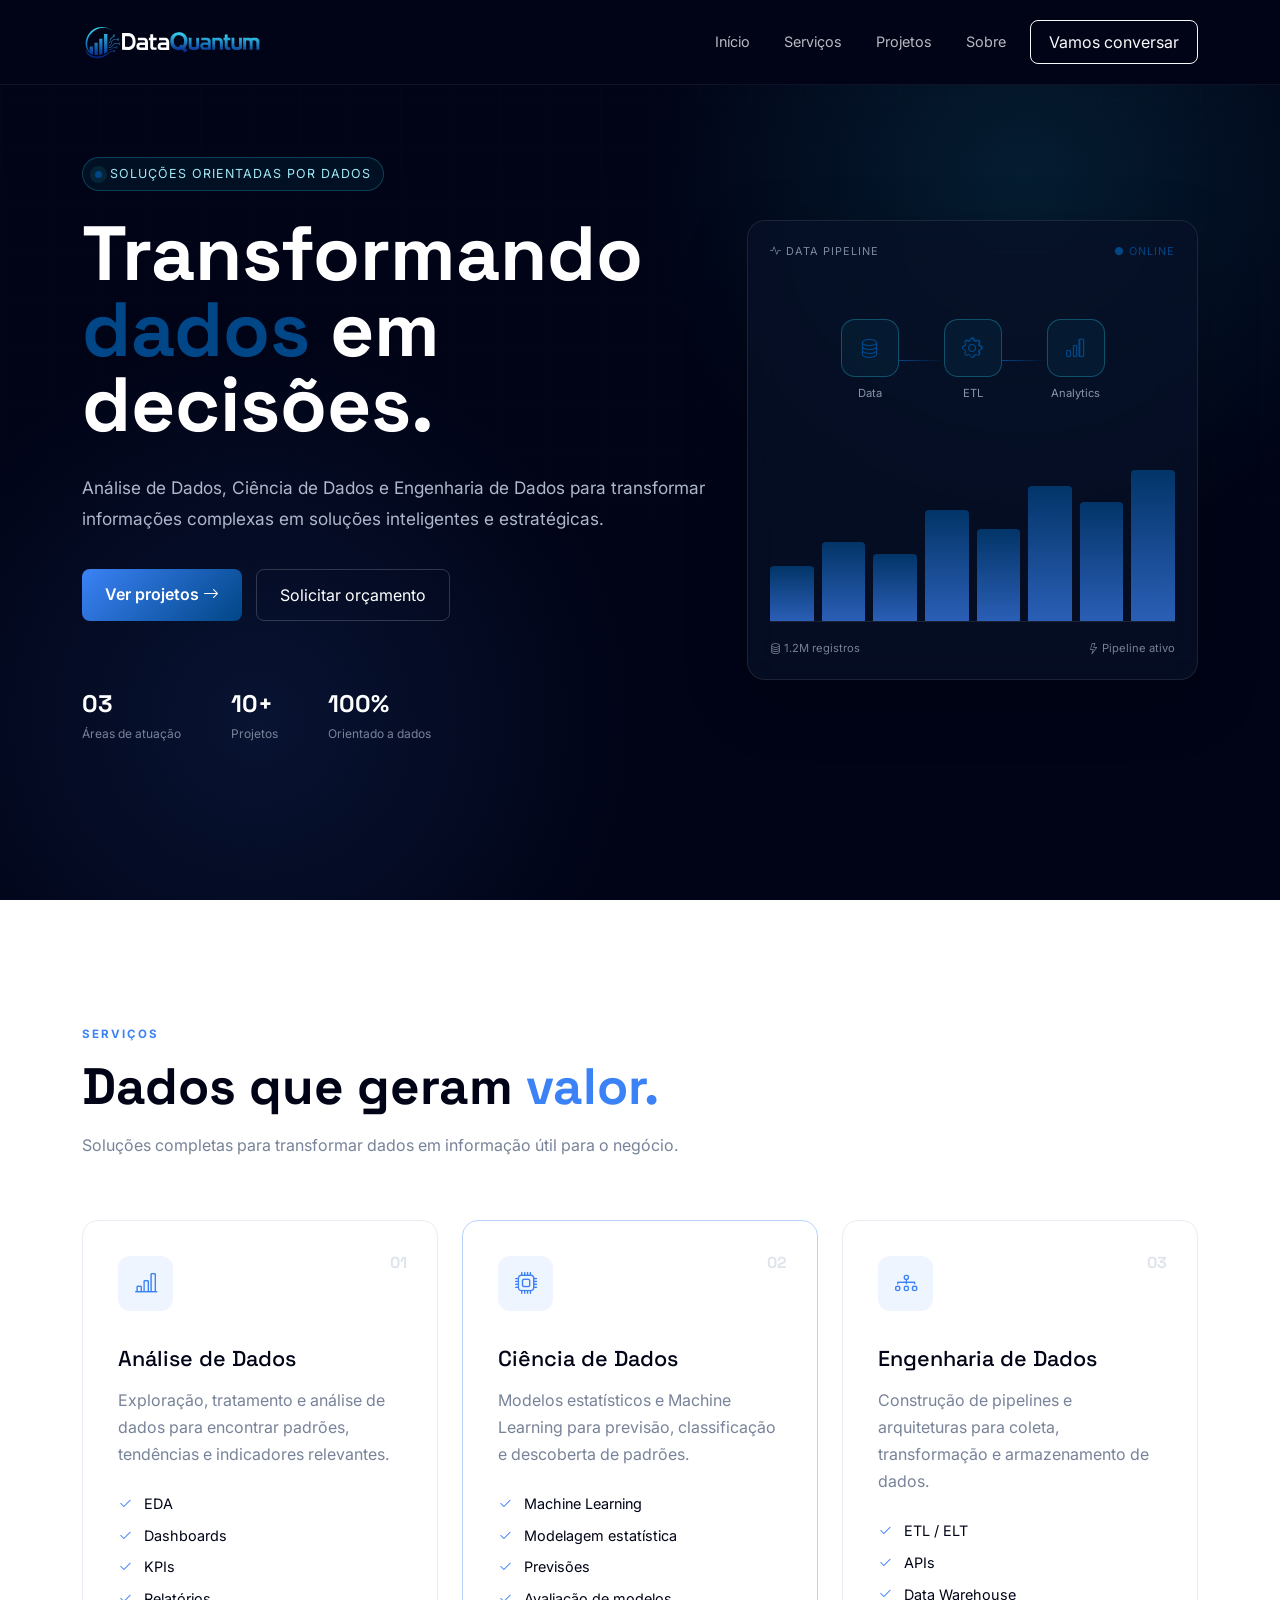
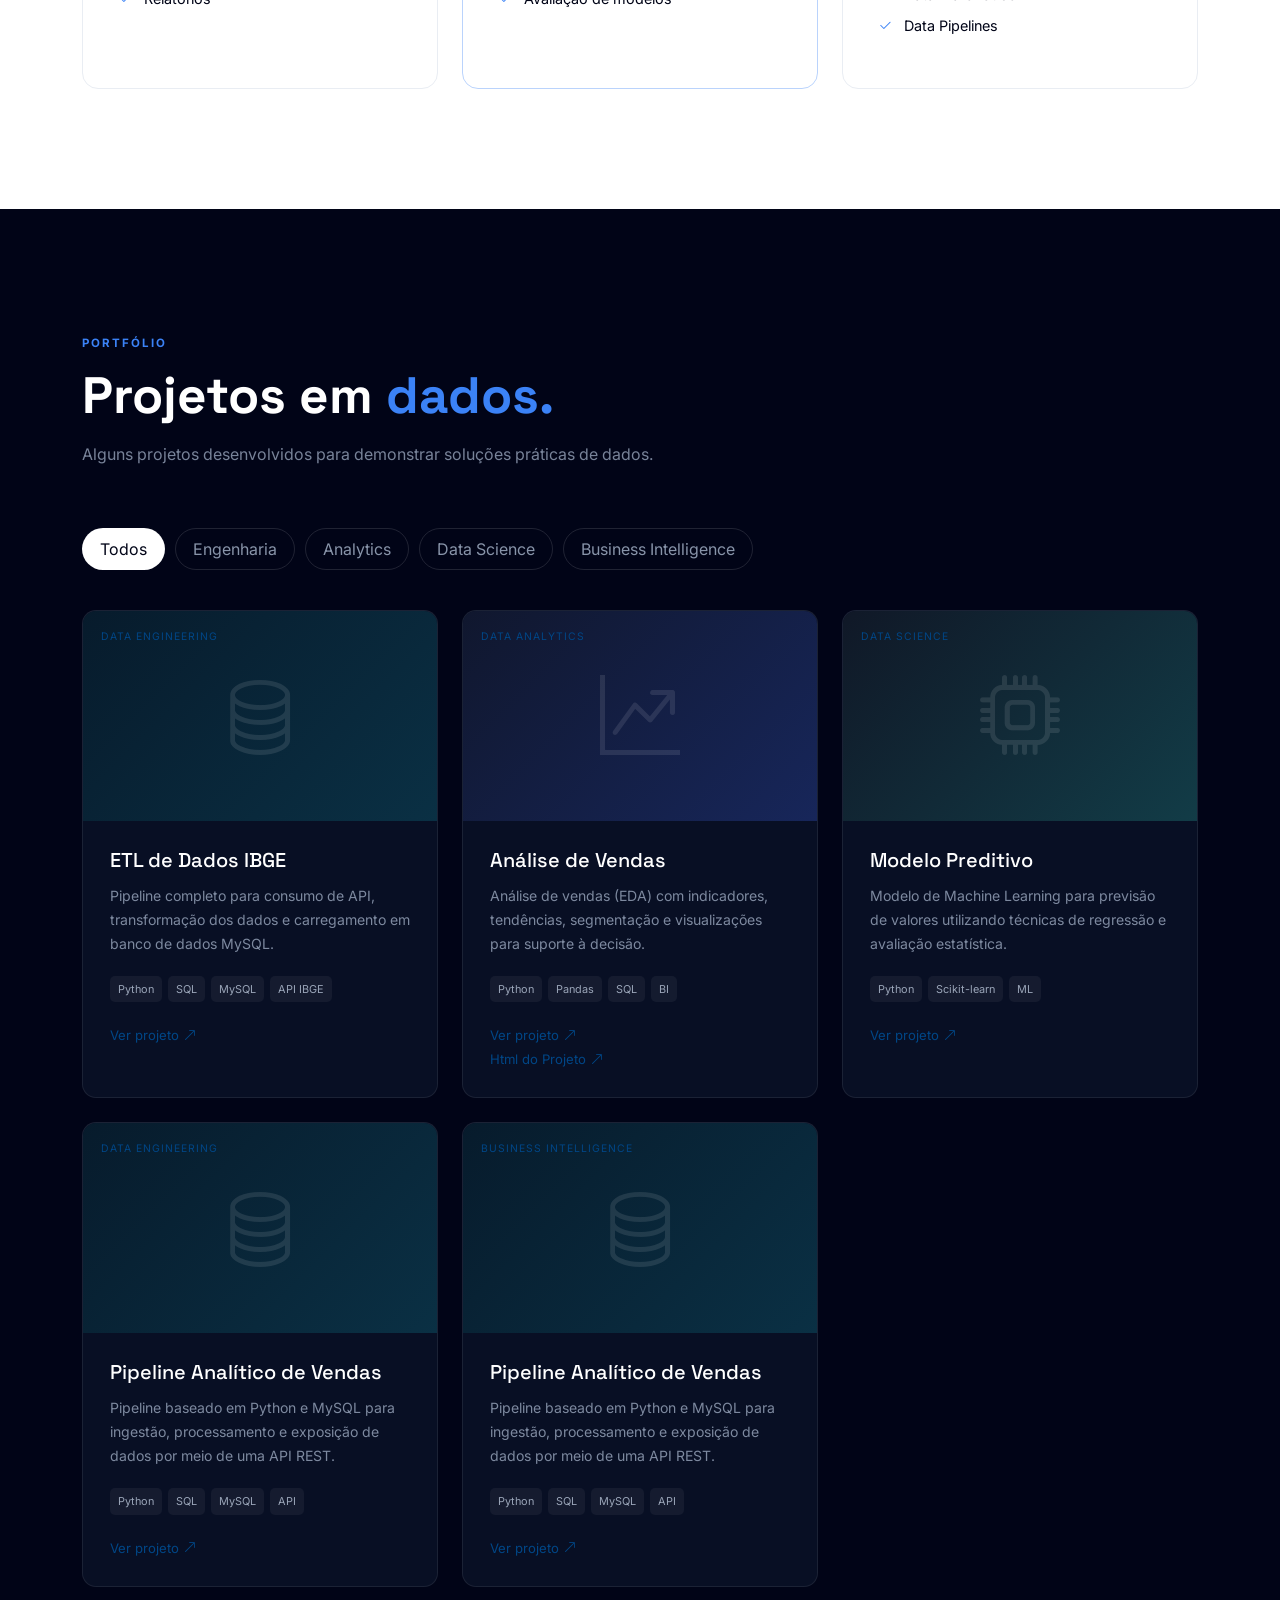
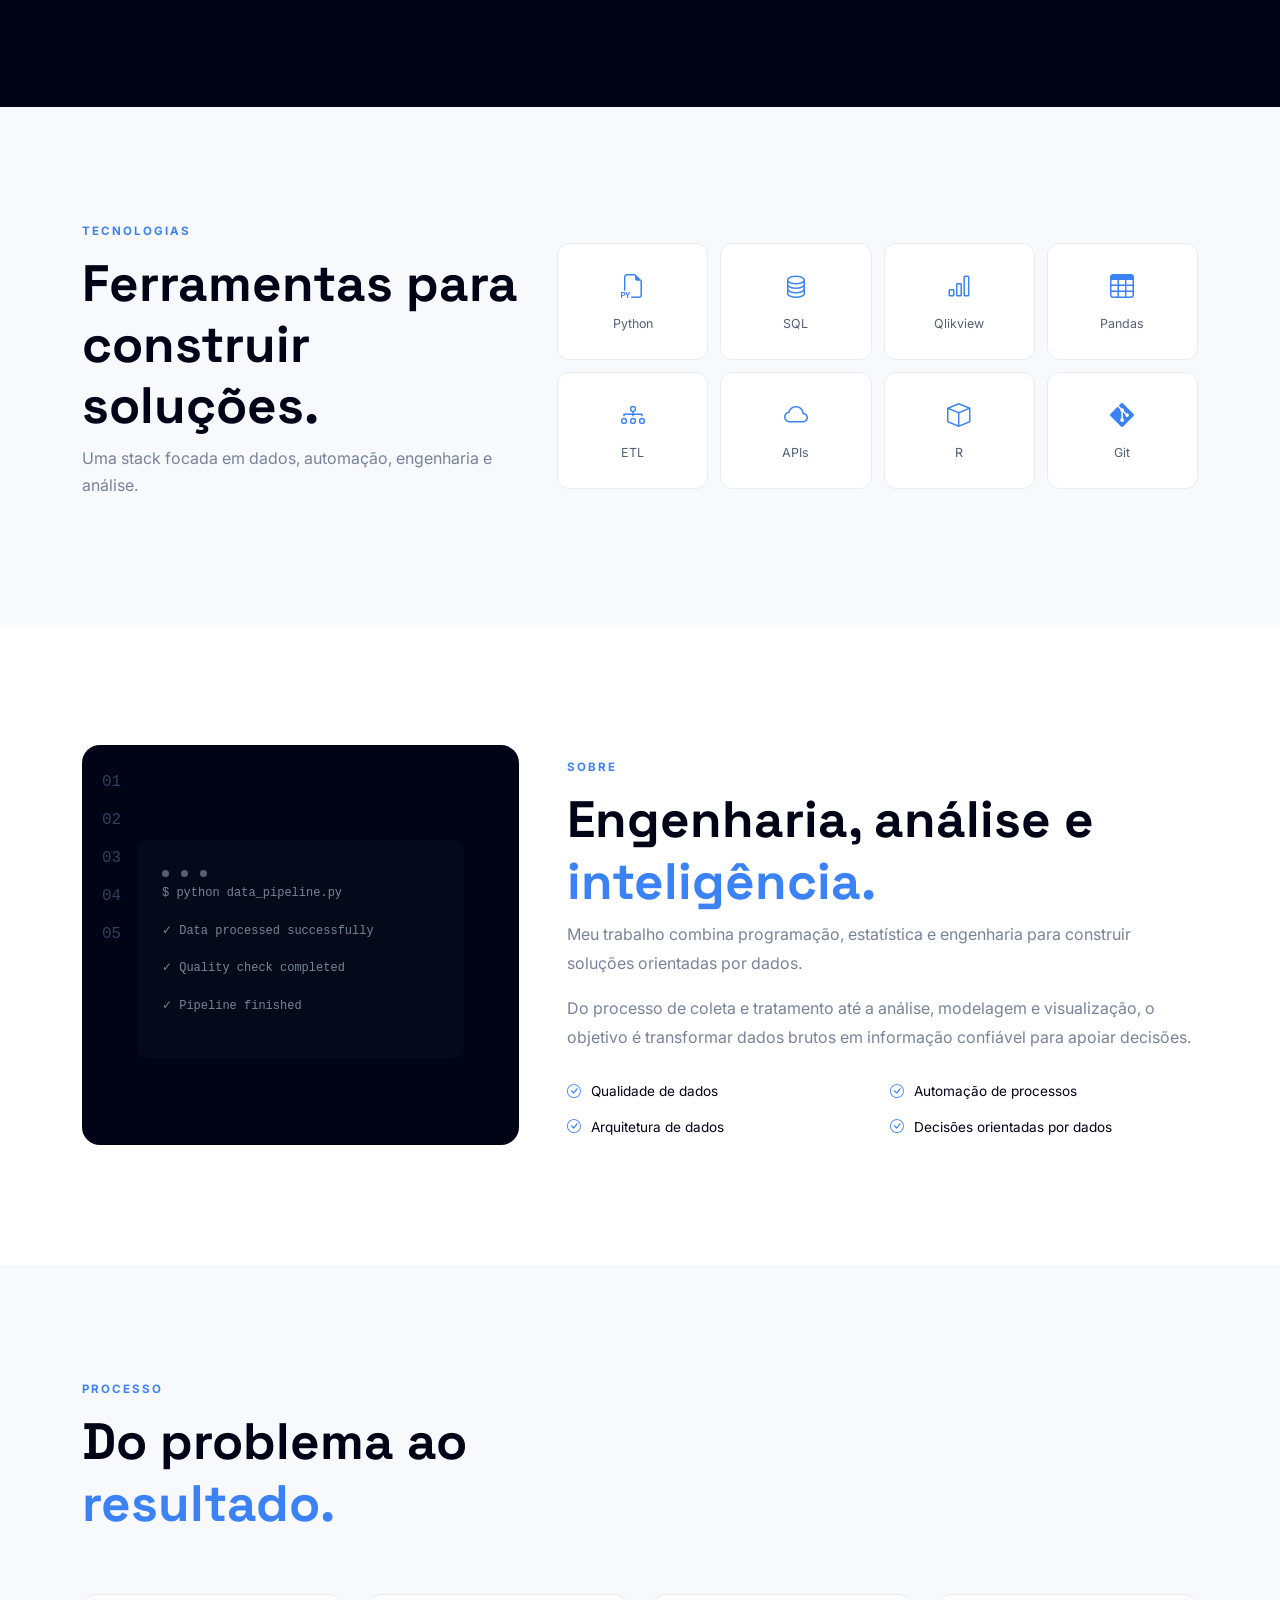
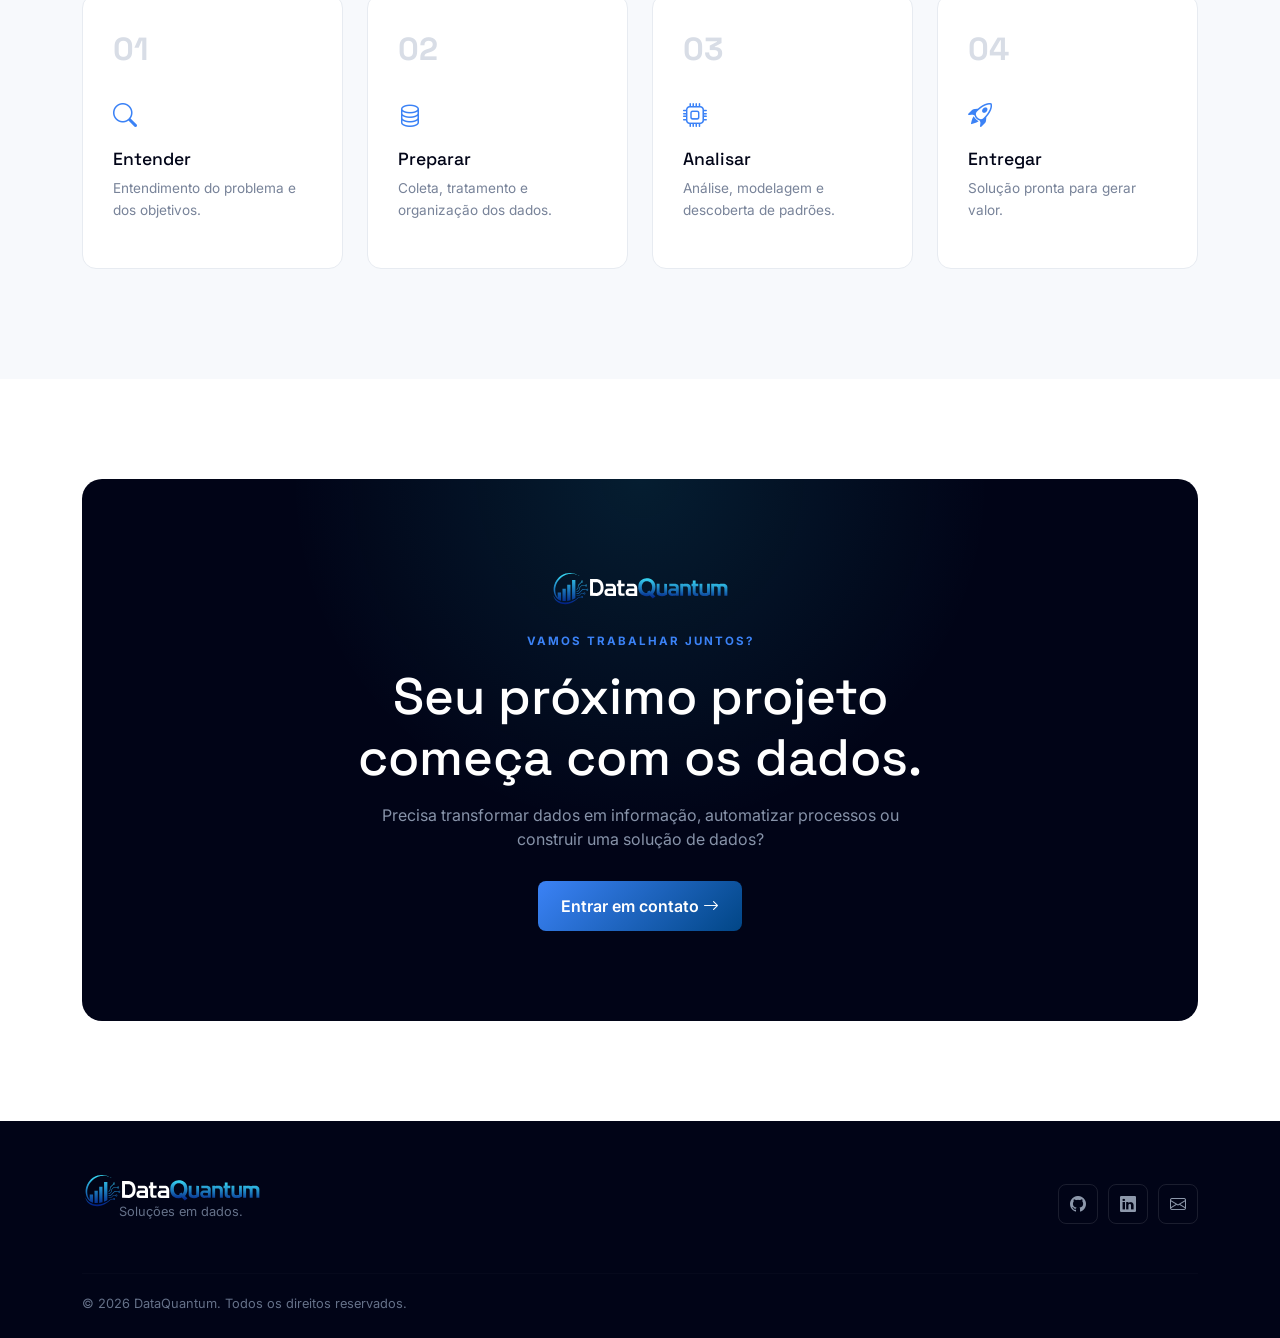
==== index.html @ 079518f8 "chore: Index modificado" ====
<!DOCTYPE html>
<html lang="pt-BR">
    <head>
        <meta charset="UTF-8">
        <meta 
            name="viewport" 
            content="width=device-width, initial-scale=1.0"
        >
        <meta 
            name="description" 
            content="Freelancer especializado em Análise de Dados, Ciência de Dados e Engenharia de Dados."
        >
        <title>DataQuantum | Soluções em Dados</title>
        <link 
            rel="icon" 
            href="assets/img/logo.svg" 
            type="favicon.ico"
        >
        <!-- Bootstrap -->
        <link 
            href="https://cdn.jsdelivr.net/npm/bootstrap@5.3.3/dist/css/bootstrap.min.css" rel="stylesheet"
        >
        <!-- Bootstrap Icons -->
        <link 
            rel="stylesheet" href="https://cdn.jsdelivr.net/npm/bootstrap-icons@1.11.3/font/bootstrap-icons.min.css"
        >
        <!-- Google Font -->
        <link 
            rel="preconnect" 
            href="https://fonts.googleapis.com"
        >
        <link 
            rel="preconnect" 
            href="https://fonts.gstatic.com" crossorigin
        >
        <link 
            href="https://fonts.googleapis.com/css2?family=Inter:wght@300;400;500;600;700;800&family=Space+Grotesk:wght@400;500;600;700&display=swap" rel="stylesheet"
        >
        <!-- CSS -->
        <link 
            rel="stylesheet" 
            href="assets/css/style.css"
        >
    </head>
    <body>
        <!-- ========================= NAVBAR ============================ -->
        <nav class="navbar navbar-expand-lg fixed-top navbar-dark custom-navbar">
            <div class="container">
                <a
                    class="navbar-brand"
                    href="#home"
                >
                    <img src="assets/img/logo_dataquantum_01.svg" alt="Logo Data Quantum" width="180px">
                </a>
                <button
                    class="navbar-toggler"
                    type="button"
                    data-bs-toggle="collapse"
                    data-bs-target="#mainNavbar"
                    aria-controls="mainNavbar"
                    aria-expanded="false"
                    aria-label="Abrir menu"
                >
                    <span class="navbar-toggler-icon"></span>
                </button>
                <div
                    class="collapse navbar-collapse"
                    id="mainNavbar"
                >
                    <ul class="navbar-nav ms-auto align-items-lg-center">
                        <li class="nav-item">
                            <a
                                class="nav-link"
                                href="#home"
                            >
                                Início
                            </a>
                        </li>
                        <li class="nav-item">
                            <a
                                class="nav-link"
                                href="#servicos"
                            >
                                Serviços
                            </a>
                        </li>
                        <li class="nav-item">
                            <a
                                class="nav-link"
                                href="#projetos"
                            >
                                Projetos
                            </a>
                        </li>
                        <li class="nav-item">
                            <a
                                class="nav-link"
                                href="#sobre"
                            >
                                Sobre
                            </a>
                        </li>
                        <li class="nav-item ms-lg-3">

                            <a
                                href="#contato"
                                class="btn btn-outline-light contact-button"
                            >
                                Vamos conversar
                            </a>
                        </li>
                    </ul>
                </div>
            </div>
        </nav>
        <!-- ========================== HERO =========================== -->
        <section
            id="home"
            class="hero-section"
        >
            <div class="hero-grid"></div>
            <div class="container position-relative">
                <div class="row align-items-center min-vh-100">
                    <div class="col-lg-7">
                        <span class="hero-badge">
                            <span class="pulse"></span>
                            Soluções orientadas por dados
                        </span>
                        <h1 class="hero-title">

                            Transformando
                            <span>dados</span>
                            em decisões.

                        </h1>
                        <p class="hero-description">

                            Análise de Dados, Ciência de Dados e Engenharia
                            de Dados para transformar informações complexas
                            em soluções inteligentes e estratégicas.

                        </p>
                        <div class="hero-buttons">
                            <a
                                href="#projetos"
                                class="btn btn-primary-custom"
                            >
                                Ver projetos
                                <i class="bi bi-arrow-right"></i>
                            </a>
                            <a
                                href="#contato"
                                class="btn btn-outline-custom"
                            >
                                Solicitar orçamento
                            </a>
                        </div>
                        <div class="hero-stats">
                            <div>
                                <strong>03</strong>
                                <span>Áreas de atuação</span>
                            </div>

                            <div>
                                <strong>10+</strong>
                                <span>Projetos</span>
                            </div>

                            <div>
                                <strong>100%</strong>
                                <span>Orientado a dados</span>
                            </div>
                        </div>
                    </div>
                    <!-- VISUAL TECNOLÓGICO -->
                    <div class="col-lg-5">
                        <div class="data-visual">
                            <div class="visual-header">
                                <span>
                                    <i class="bi bi-activity"></i>
                                    DATA PIPELINE
                                </span>

                                <span class="status">
                                    ● ONLINE
                                </span>
                            </div>
                            <div class="pipeline">
                                <div class="pipeline-node">
                                    <i class="bi bi-database"></i>
                                    <span>Data</span>
                                </div>
                                <div class="pipeline-line"></div>
                                <div class="pipeline-node">
                                    <i class="bi bi-gear"></i>
                                    <span>ETL</span>
                                </div>
                                <div class="pipeline-line"></div>
                                <div class="pipeline-node">
                                    <i class="bi bi-bar-chart"></i>
                                    <span>Analytics</span>
                                </div>
                            </div>
                            <div class="chart-area">
                                <div class="chart-bars">
                                    <span style="height: 35%"></span>
                                    <span style="height: 50%"></span>
                                    <span style="height: 42%"></span>
                                    <span style="height: 70%"></span>
                                    <span style="height: 58%"></span>
                                    <span style="height: 85%"></span>
                                    <span style="height: 75%"></span>
                                    <span style="height: 95%"></span>
                                </div>
                            </div>
                            <div class="visual-footer">
                                <span>
                                    <i class="bi bi-database"></i>
                                    1.2M registros
                                </span>
                                <span>
                                    <i class="bi bi-lightning"></i>
                                    Pipeline ativo
                                </span>
                            </div>
                        </div>
                    </div>
                </div>
            </div>
        </section>
        <!-- ========================== SERVIÇOS =========================== -->
        <section
            id="servicos"
            class="section-light"
        >
            <div class="container">
                <div class="section-heading">
                    <span class="section-label">
                        SERVIÇOS
                    </span>
                    <h2>
                        Dados que geram
                        <span>valor.</span>
                    </h2>
                    <p>
                        Soluções completas para transformar dados
                        em informação útil para o negócio.
                    </p>
                </div>
                <div class="row g-4">
                    <!-- ANÁLISE -->
                    <div class="col-lg-4">
                        <div class="service-card">
                            <div class="service-icon">
                                <i class="bi bi-bar-chart-line"></i>
                            </div>
                            <span class="service-number">
                                01
                            </span>
                            <h3>
                                Análise de Dados
                            </h3>
                            <p>
                                Exploração, tratamento e análise de dados
                                para encontrar padrões, tendências e
                                indicadores relevantes.
                            </p>
                            <ul>
                                <li>
                                    <i class="bi bi-check2"></i>
                                    EDA
                                </li>
                                <li>
                                    <i class="bi bi-check2"></i>
                                    Dashboards
                                </li>
                                <li>
                                    <i class="bi bi-check2"></i>
                                    KPIs
                                </li>
                                <li>
                                    <i class="bi bi-check2"></i>
                                    Relatórios
                                </li>
                            </ul>
                        </div>
                    </div>
                    <!-- DATA SCIENCE -->
                    <div class="col-lg-4">
                        <div class="service-card featured">
                            <div class="service-icon">
                                <i class="bi bi-cpu"></i>
                            </div>
                            <span class="service-number">
                                02
                            </span>
                            <h3>
                                Ciência de Dados
                            </h3>
                            <p>
                                Modelos estatísticos e Machine Learning
                                para previsão, classificação e descoberta
                                de padrões.
                            </p>
                            <ul>
                                <li>
                                    <i class="bi bi-check2"></i>
                                    Machine Learning
                                </li>
                                <li>
                                    <i class="bi bi-check2"></i>
                                    Modelagem estatística
                                </li>
                                <li>
                                    <i class="bi bi-check2"></i>
                                    Previsões
                                </li>
                                <li>
                                    <i class="bi bi-check2"></i>
                                    Avaliação de modelos
                                </li>
                            </ul>
                        </div>
                    </div>
                    <!-- ENGENHARIA -->
                    <div class="col-lg-4">
                        <div class="service-card">
                            <div class="service-icon">
                                <i class="bi bi-diagram-3"></i>
                            </div>
                            <span class="service-number">
                                03
                            </span>
                            <h3>
                                Engenharia de Dados
                            </h3>
                            <p>
                                Construção de pipelines e arquiteturas
                                para coleta, transformação e armazenamento
                                de dados.
                            </p>
                            <ul>
                                <li>
                                    <i class="bi bi-check2"></i>
                                    ETL / ELT
                                </li>
                                <li>
                                    <i class="bi bi-check2"></i>
                                    APIs
                                </li>
                                <li>
                                    <i class="bi bi-check2"></i>
                                    Data Warehouse
                                </li>
                                <li>
                                    <i class="bi bi-check2"></i>
                                    Data Pipelines
                                </li>
                            </ul>
                        </div>
                    </div>
                </div>
            </div>
        </section>
        <!-- ========================== PROJETOS =========================== -->
        <section
            id="projetos"
            class="projects-section"
        >
            <div class="container">
                <div class="section-heading light">
                    <span class="section-label">
                        PORTFÓLIO
                    </span>
                    <h2>
                        Projetos em
                        <span>dados.</span>
                    </h2>
                    <p>
                        Alguns projetos desenvolvidos para demonstrar
                        soluções práticas de dados.
                    </p>
                </div>
                <!-- FILTROS -->
                <div class="project-filter">
                    <button
                        class="filter-btn active"
                        data-filter="all"
                    >
                        Todos
                    </button>
                    <button
                        class="filter-btn"
                        data-filter="engineering"
                    >
                        Engenharia
                    </button>
                    <button
                        class="filter-btn"
                        data-filter="analytics"
                    >
                        Analytics
                    </button>
                    <button
                        class="filter-btn"
                        data-filter="science"
                    >
                        Data Science
                    </button>
                    <button
                        class="filter-btn"
                        data-filter="dashboards"
                    >
                        Business Intelligence
                    </button>
                </div>
                <div class="row g-4 projects-grid">
                    <!-- PROJETO 1 -->
                    <div
                        class="col-lg-4 project-item"
                        data-category="engineering"
                    >
                        <div class="project-card">
                            <div class="project-image project-ibge">
                                <span>
                                    DATA ENGINEERING
                                </span>
                                <i class="bi bi-database"></i>
                            </div>
                            <div class="project-content">
                                <h3>
                                    ETL de Dados IBGE
                                </h3>
                                <p>
                                    Pipeline completo para consumo de API,
                                    transformação dos dados e carregamento
                                    em banco de dados MySQL.
                                </p>
                                <div class="tech-tags">
                                    <span>Python</span>
                                    <span>SQL</span>
                                    <span>MySQL</span>
                                    <span>API IBGE</span>
                                </div>
                                <a href="https://github.com/jcarlossc/etl-python-ibge"
                                    target="_blank" 
                                >
                                    Ver projeto
                                    <i class="bi bi-arrow-up-right"></i>
                                </a>
                            </div>
                        </div>
                    </div>
                    <!-- PROJETO 2 -->
                    <div
                        class="col-lg-4 project-item"
                        data-category="analytics"
                    >
                        <div class="project-card">
                            <div class="project-image project-sales">
                                <span>
                                    DATA ANALYTICS
                                </span>
                                <i class="bi bi-graph-up-arrow"></i>
                            </div>
                            <div class="project-content">
                                <h3>
                                    Análise de Vendas
                                </h3>
                                <p>
                                    Análise de vendas (EDA) com indicadores,
                                    tendências, segmentação e visualizações
                                    para suporte à decisão.
                                </p>
                                <div class="tech-tags">
                                    <span>Python</span>
                                    <span>Pandas</span>
                                    <span>SQL</span>
                                    <span>BI</span>
                                </div>
                                <a class="projects-link" href="https://www.kaggle.com/code/jcarlossc/eda-vendas"
                                    target="_blank" 
                                >
                                    Ver projeto
                                    <i class="bi bi-arrow-up-right"></i>
                                </a>
                                <br>
                                <a class="projects-link" href="assets/projects/eda-vendas.html"
                                    target="_blank" 
                                >
                                    Html do Projeto
                                    <i class="bi bi-arrow-up-right"></i>
                                </a>
                            </div>
                        </div>
                    </div>
                    <!-- PROJETO 3 -->
                    <div
                        class="col-lg-4 project-item"
                        data-category="science"
                    >
                        <div class="project-card">
                            <div class="project-image project-ml">
                                <span>
                                    DATA SCIENCE
                                </span>
                                <i class="bi bi-cpu"></i>
                            </div>
                            <div class="project-content">
                                <h3>
                                    Modelo Preditivo
                                </h3>
                                <p>
                                    Modelo de Machine Learning para previsão
                                    de valores utilizando técnicas de regressão
                                    e avaliação estatística.
                                </p>
                                <div class="tech-tags">

                                    <span>Python</span>
                                    <span>Scikit-learn</span>
                                    <span>ML</span>
                                </div>
                                <a href="#">
                                    Ver projeto
                                    <i class="bi bi-arrow-up-right"></i>
                                </a>
                            </div>
                        </div>
                    </div>
                    <!-- PROJETO 4 -->
                    <div
                        class="col-lg-4 project-item"
                        data-category="engineering"
                    >
                        <div class="project-card">
                            <div class="project-image project-ibge">
                                <span>
                                    DATA ENGINEERING
                                </span>
                                <i class="bi bi-database"></i>
                            </div>
                            <div class="project-content">
                                <h3>
                                    Pipeline Analítico de Vendas
                                </h3>
                                <p>
                                    Pipeline baseado em Python e MySQL para ingestão, 
                                    processamento e exposição de dados por 
                                    meio de uma API REST.
                                </p>
                                <div class="tech-tags">
                                    <span>Python</span>
                                    <span>SQL</span>
                                    <span>MySQL</span>
                                    <span>API</span>
                                </div>
                                <a href="https://github.com/jcarlossc/info-sales-mysql-api"
                                    target="_blank" 
                                >
                                    Ver projeto
                                    <i class="bi bi-arrow-up-right"></i>
                                </a>
                            </div>
                        </div>
                    </div>
                    <!-- PROJETO 5 -->
                    <div
                        class="col-lg-4 project-item"
                        data-category="dashboards"
                    >
                        <div class="project-card">
                            <div class="project-image project-ibge">
                                <span>
                                    BUSINESS INTELLIGENCE
                                </span>
                                <i class="bi bi-database"></i>
                            </div>
                            <div class="project-content">
                                <h3>
                                    Pipeline Analítico de Vendas
                                </h3>
                                <p>
                                    Pipeline baseado em Python e MySQL para ingestão, 
                                    processamento e exposição de dados por 
                                    meio de uma API REST.
                                </p>
                                <div class="tech-tags">
                                    <span>Python</span>
                                    <span>SQL</span>
                                    <span>MySQL</span>
                                    <span>API</span>
                                </div>
                                <a href="https://github.com/jcarlossc/info-sales-mysql-api"
                                    target="_blank" 
                                >
                                    Ver projeto
                                    <i class="bi bi-arrow-up-right"></i>
                                </a>
                            </div>
                        </div>
                    </div>
                </div>
            </div>
        </section>
        <!-- =========================STACK ========================== -->
        <section class="stack-section">
            <div class="container">
                <div class="row align-items-center">
                    <div class="col-lg-5">
                        <span class="section-label">
                            TECNOLOGIAS
                        </span>
                        <h2>
                            Ferramentas para
                            construir soluções.
                        </h2>
                        <p>
                            Uma stack focada em dados, automação,
                            engenharia e análise.
                        </p>
                    </div>
                    <div class="col-lg-7">
                        <div class="tech-grid">
                            <div class="tech-item">
                                <i class="bi bi-filetype-py"></i>
                                <span>Python</span>
                            </div>
                            <div class="tech-item">
                                <i class="bi bi-database"></i>
                                <span>SQL</span>
                            </div>
                            <div class="tech-item">
                                <i class="bi bi-bar-chart"></i>
                                <span>Qlikview</span>
                            </div>
                            <div class="tech-item">
                                <i class="bi bi-table"></i>
                                <span>Pandas</span>
                            </div>
                            <div class="tech-item">
                                <i class="bi bi-diagram-3"></i>
                                <span>ETL</span>
                            </div>
                            <div class="tech-item">
                                <i class="bi bi-cloud"></i>
                                <span>APIs</span>
                            </div>
                            <div class="tech-item">
                                <i class="bi bi-box"></i>
                                <span>R</span>
                            </div>
                            <div class="tech-item">
                                <i class="bi bi-git"></i>
                                <span>Git</span>
                            </div>
                        </div>
                    </div>
                </div>
            </div>
        </section>
        <!-- ========================== SOBRE =========================== -->
        <section
            id="sobre"
            class="about-section"
        >
            <div class="container">
                <div class="row align-items-center g-5">
                    <div class="col-lg-5">
                        <div class="about-visual">
                            <div class="about-code">
                                <span>01</span>
                                <span>02</span>
                                <span>03</span>
                                <span>04</span>
                                <span>05</span>
                            </div>
                            <div class="about-terminal">
                                <div>
                                    <span class="terminal-dot"></span>
                                    <span class="terminal-dot"></span>
                                    <span class="terminal-dot"></span>
                                </div>
                                <p>
                                    $ python data_pipeline.py
                                </p>
                                <p class="terminal-success">
                                    ✓ Data processed successfully
                                </p>
                                <p class="terminal-success">
                                    ✓ Quality check completed
                                </p>
                                <p class="terminal-success">
                                    ✓ Pipeline finished
                                </p>
                            </div>
                        </div>
                    </div>
                    <div class="col-lg-7">
                        <span class="section-label">
                            SOBRE
                        </span>
                        <h2>
                            Engenharia,
                            análise e
                            <span>inteligência.</span>
                        </h2>
                        <p>
                            Meu trabalho combina programação, estatística
                            e engenharia para construir soluções orientadas
                            por dados.
                        </p>
                        <p>
                            Do processo de coleta e tratamento até a análise,
                            modelagem e visualização, o objetivo é transformar
                            dados brutos em informação confiável para apoiar
                            decisões.
                        </p>
                        <div class="about-points">
                            <div>
                                <i class="bi bi-check-circle"></i>
                                <span>Qualidade de dados</span>
                            </div>
                            <div>
                                <i class="bi bi-check-circle"></i>
                                <span>Automação de processos</span>
                            </div>
                            <div>
                                <i class="bi bi-check-circle"></i>
                                <span>Arquitetura de dados</span>
                            </div>
                            <div>
                                <i class="bi bi-check-circle"></i>
                                <span>Decisões orientadas por dados</span>
                            </div>
                        </div>
                    </div>
                </div>
            </div>
        </section>
        <!-- =========================== PROCESSO ========================== -->
        <section class="process-section">
            <div class="container">
                <div class="section-heading">
                    <span class="section-label">
                        PROCESSO
                    </span>
                    <h2>
                        Do problema ao
                        <span>resultado.</span>
                    </h2>
                </div>
                <div class="row g-4">
                    <div class="col-md-3">
                        <div class="process-card">
                            <span>01</span>
                            <i class="bi bi-search"></i>
                            <h3>
                                Entender
                            </h3>
                            <p>
                                Entendimento do problema
                                e dos objetivos.
                            </p>
                        </div>
                    </div>
                    <div class="col-md-3">
                        <div class="process-card">
                            <span>02</span>
                            <i class="bi bi-database"></i>
                            <h3>
                                Preparar
                            </h3>
                            <p>
                                Coleta, tratamento e
                                organização dos dados.
                            </p>
                        </div>
                    </div>
                    <div class="col-md-3">
                        <div class="process-card">
                            <span>03</span>
                            <i class="bi bi-cpu"></i>
                            <h3>
                                Analisar
                            </h3>
                            <p>
                                Análise, modelagem e
                                descoberta de padrões.
                            </p>
                        </div>
                    </div>
                    <div class="col-md-3">
                        <div class="process-card">
                            <span>04</span>
                            <i class="bi bi-rocket-takeoff"></i>
                            <h3>
                                Entregar
                            </h3>
                            <p>
                                Solução pronta para
                                gerar valor.
                            </p>
                        </div>
                    </div>
                </div>
            </div>
        </section>
        <!-- ========================= CTA ============================ -->
        <section
            id="contato"
            class="cta-section"
        >
            <div class="container">
                <div class="cta-box">
                    <div>
                        <img src="assets/img/logo_dataquantum_01.svg" alt="Logo Data Quantum" width="180px">
                    </div>
                    <span class="section-label">
                        VAMOS TRABALHAR JUNTOS?
                    </span>
                    <h2>
                        Seu próximo projeto
                        começa com os dados.
                    </h2>
                    <p>
                        Precisa transformar dados em informação,
                        automatizar processos ou construir uma
                        solução de dados?
                    </p>
                    <a
                        href="mailto:seuemail@email.com"
                        class="btn btn-primary-custom"
                    >
                        Entrar em contato
                        <i class="bi bi-arrow-right"></i>
                    </a>
                </div>
            </div>
        </section>
        <!-- ========================== FOOTER =========================== -->
        <footer class="footer">
            <div class="container">
                <div class="row align-items-center">
                    <div class="col-md-6">
                        <div class="footer-brand">
                            <img src="assets/img/logo_dataquantum_01.svg" alt="Logo Data Quantum" width="180px">
                        </div>
                        <p class="subtitle-footer-solution">
                            Soluções em dados.
                        </p>
                    </div>
                    <div class="col-md-6 text-md-end">
                        <div class="social-links">
                            <a href="https://github.com/jcarlossc" target="_blank">
                                <i class="bi bi-github"></i>
                            </a>
                            <a href="https://www.linkedin.com/in/carlos-da-costa-669252149/" target="_blank">
                                <i class="bi bi-linkedin"></i>
                            </a>
                            <a href="#">
                                <i class="bi bi-envelope"></i>
                            </a>
                        </div>
                    </div>
                </div>
                <hr>
                <p class="copyright">
                    © 2026 DataQuantum. Todos os direitos reservados.
                </p>
            </div>
        </footer>
        <!-- Bootstrap JS -->
        <script
            src="https://cdn.jsdelivr.net/npm/bootstrap@5.3.3/dist/js/bootstrap.bundle.min.js"
        ></script>
        <!-- Custom JS -->
        <script src="assets/javascript/script.js"></script> 
    </body>
</html>
---- assets/css/style.css ----
:root {

    --dark: #010417;
    --dark-soft: #071027;
    --dark-card: #0a1228;
    --white: #ffffff;
    --white-soft: #e8ecf5;
    --blue: #3b82f6;
    --cyan: rgba(1, 70, 134, 100);
    --gray: #8b95aa;
    --border: rgba(255, 255, 255, 0.09);
    --shadow:
        0 20px 60px rgba(0, 0, 0, 0.25);

}
/* =========================== GLOBAL ========================== */
* {
    margin: 0;
    padding: 0;
    box-sizing: border-box;
}

html,
body {
    overflow-x: hidden;
}

html {
    scroll-behavior: smooth;
}

body {
    font-family: "Inter", sans-serif;
    color: var(--dark);
    background: var(--white);
    overflow-x: hidden;
}

h1,
h2,
h3,
.navbar-brand {
    font-family: "Space Grotesk", sans-serif;
}

a {
    text-decoration: none;
}
/* ========================== NAVBAR =========================== */
.custom-navbar {
    background: rgba(1, 4, 23);
    backdrop-filter: blur(18px);
    border-bottom:
        1px solid rgba(255, 255, 255, 0.06);
    padding: 18px 0;
}

.navbar-brand {
    font-size: 1.35rem;
    font-weight: 700;
    color: white !important;
}

.brand-mark {
    display: inline-flex;
    width: 38px;
    height: 38px;
    align-items: center;
    justify-content: center;
    margin-right: 10px;
    border: 1px solid var(--cyan);
    color: var(--cyan);
    font-size: 0.75rem;
    border-radius: 8px;
}


.brand-accent {
    color: var(--cyan);
}

.nav-link {
    color: rgba(255, 255, 255, 0.72) !important;
    margin-left: 18px;
    font-size: 0.9rem;
    transition: 0.3s;
}

.nav-link:hover {
    color: white !important;
}

.contact-button {
    border-radius: 8px;
    padding: 9px 18px;
}
/* =========================== HERO ========================== */
.hero-section {
    position: relative;
    min-height: 100vh;
    color: white;
    background:
        radial-gradient(
            circle at 80% 20%,
            rgba(34, 211, 238, 0.12),
            transparent 30%
        ),
        radial-gradient(
            circle at 20% 80%,
            rgba(59, 130, 246, 0.12),
            transparent 30%
        ),
        var(--dark);
}

.hero-grid {
    position: absolute;
    inset: 0;
    opacity: 0.18;
    background-image:
        linear-gradient(
            rgba(255,255,255,.05) 1px,
            transparent 1px
        ),
        linear-gradient(
            90deg,
            rgba(255,255,255,.05) 1px,
            transparent 1px
        );
    background-size: 50px 50px;
    mask-image:
        linear-gradient(
            to bottom,
            black,
            transparent
        );
}

.hero-badge {
    display: inline-flex;
    align-items: center;
    gap: 8px;
    padding: 7px 12px;
    margin-bottom: 25px;
    border:
        1px solid rgba(34, 211, 238, 0.25);
    background:
        rgba(34, 211, 238, 0.06);
    border-radius: 50px;
    color: #9deaf5;
    font-size: 0.78rem;
    text-transform: uppercase;
    letter-spacing: 1px;
}

.pulse {
    width: 7px;
    height: 7px;
    background: var(--cyan);
    border-radius: 50%;
    box-shadow:
        0 0 0 5px rgba(34,211,238,.1);
}

.hero-title {
    font-size: clamp(
        3rem,
        6vw,
        5.7rem
    );
    line-height: 0.98;
    font-weight: 700;
    max-width: 850px;
}

.hero-title span {
    color: var(--cyan);
}

.hero-description {
    max-width: 650px;
    margin-top: 30px;
    color: #aeb8ca;
    font-size: 1.08rem;
    line-height: 1.8;
}

.hero-buttons {
    display: flex;
    gap: 14px;
    margin-top: 35px;
}

.btn-primary-custom {
    background:
        linear-gradient(
            135deg,
            var(--blue),
            var(--cyan)
        );
    border: none;
    color: white;
    padding: 13px 23px;
    border-radius: 8px;
    font-weight: 600;
    transition: 0.3s;
}

.btn-primary-custom:hover {
    transform: translateY(-3px);
    color: white;
    box-shadow:
        0 10px 30px
        rgba(34, 211, 238, 0.2);
}

.btn-outline-custom {
    border:
        1px solid rgba(255,255,255,.18);
    color: white;
    padding: 13px 23px;
    border-radius: 8px;
}

.btn-outline-custom:hover {
    background: white;
    color: var(--dark);
}

.hero-stats {
    display: flex;
    gap: 50px;
    margin-top: 65px;
}

.hero-stats div {
    display: flex;
    flex-direction: column;
}

.hero-stats strong {
    font-size: 1.5rem;
    font-family:
        "Space Grotesk",
        sans-serif;
}

.hero-stats span {
    color: #788399;
    font-size: 0.75rem;
    margin-top: 3px;
}
/* =========================== DATA VISUAL ========================== */
.data-visual {
    background:
        rgba(7, 16, 39, 0.75);
    border:
        1px solid rgba(255,255,255,.09);
    border-radius: 18px;
    padding: 22px;
    box-shadow: var(--shadow);
    backdrop-filter: blur(20px);
}

.visual-header {
    display: flex;
    justify-content: space-between;
    font-size: 0.68rem;
    color: #7d8aa3;
    letter-spacing: 1px;
}

.status {
    color: var(--cyan);
}

.pipeline {
    display: flex;
    align-items: center;
    justify-content: center;
    margin: 60px 0;
}


.pipeline-node {
    display: flex;
    flex-direction: column;
    align-items: center;
    gap: 8px;
}

.pipeline-node i {
    width: 58px;
    height: 58px;
    display: flex;
    align-items: center;
    justify-content: center;
    border:
        1px solid rgba(34,211,238,.3);
    border-radius: 14px;
    color: var(--cyan);
    background:
        rgba(34,211,238,.05);
    font-size: 1.3rem;
}

.pipeline-node span {
    font-size: .7rem;
    color: #8995aa;
}

.pipeline-line {
    width: 45px;
    height: 1px;
    background:
        linear-gradient(
            90deg,
            var(--cyan),
            transparent
        );
}

.chart-area {
    height: 160px;
    border-bottom:
        1px solid var(--border);
}

.chart-bars {
    height: 100%;
    display: flex;
    align-items: end;
    gap: 8px;
}

.chart-bars span {
    flex: 1;
    background:
        linear-gradient(
            to top,
            var(--blue),
            var(--cyan)
        );
    border-radius:
        4px 4px 0 0;
    opacity: .7;
}

.visual-footer {
    display: flex;
    justify-content: space-between;
    margin-top: 18px;
    color: #758197;
    font-size: .7rem;
}
/* ========================== SECTIONS =========================== */
.section-light {
    padding: 120px 0;
    background: white;
}

.section-heading {
    max-width: 650px;
    margin-bottom: 60px;
}

.section-heading.light {
    color: white;
}

.section-label {
    color: var(--blue);
    font-size: .72rem;
    font-weight: 700;
    letter-spacing: 2px;
}

.section-heading h2,
.stack-section h2,
.about-section h2 {
    font-size:
        clamp(
            2.2rem,
            4vw,
            3.5rem
        );
    font-weight: 700;
    margin-top: 12px
}

.section-heading h2 span,
.about-section h2 span {
    color: var(--blue);
}

.section-heading p {
    color: #788399;
    margin-top: 15px;
    line-height: 1.7;
}
/* ========================== SERVICES =========================== */
.service-card {
    height: 100%;
    padding: 35px;
    border:
        1px solid #e9edf3;
    border-radius: 16px;
    transition: .35s;
    position: relative;
    overflow: hidden;
}

.service-card:hover {
    transform: translateY(-8px);
    box-shadow:
        0 20px 50px
        rgba(1, 4, 23, .08);
}

.service-card.featured {
    border-color:
        rgba(59,130,246,.35);
}

.service-icon {
    width: 55px;
    height: 55px;
    display: flex;
    align-items: center;
    justify-content: center;
    border-radius: 12px;
    background:
        rgba(59,130,246,.08);
    color: var(--blue);
    font-size: 1.4rem;
}

.service-number {
    position: absolute;
    top: 30px;
    right: 30px;
    color: #dfe4eb;
    font-family:
        "Space Grotesk";
    font-weight: 700;
}

.service-card h3 {
    margin-top: 35px;
    font-size: 1.35rem;
}

.service-card p {
    color: #788399;
    line-height: 1.7;
    margin-top: 15px;
}


.service-card ul {
    list-style: none;
    padding: 0;
    margin-top: 25px;
}

.service-card li {
    margin: 10px 0;
    font-size: .9rem;
}


.service-card li i {
    color: var(--blue);
    margin-right: 8px;
}
/* =========================== PROJECTS ========================== */

.projects-section {
    background: var(--dark);
    padding: 120px 0;
}

.project-filter {
    display: flex;
    gap: 10px;
    margin-bottom: 40px;
    flex-wrap: wrap;
}

.filter-btn {
    background: transparent;
    border:
        1px solid rgba(255,255,255,.12);
    color: #8894a9;
    padding: 8px 17px;
    border-radius: 50px;
    transition: .3s;
}

.filter-btn:hover,
.filter-btn.active {
    background: white;
    color: var(--dark);
}

.project-card {
    height: 100%;
    overflow: hidden;
    background: #080f24;
    border:
        1px solid rgba(255,255,255,.08);
    border-radius: 14px;
    transition: .3s;
}

.project-card:hover {
    transform: translateY(-7px);
    border-color:
        rgba(34,211,238,.3);
}

.project-image {
    height: 210px;
    display: flex;
    align-items: center;
    justify-content: center;
    position: relative;
    overflow: hidden;
}

.project-image i {
    font-size: 5rem;
    color: rgba(255,255,255,.1);
}

.project-image span {
    position: absolute;
    top: 18px;
    left: 18px;
    font-size: .65rem;
    letter-spacing: 1px;
    color: var(--cyan);
}

.project-ibge {
    background:
        linear-gradient(
            135deg,
            #071b2c,
            #0a3044
        );
}

.project-sales {
    background:
        linear-gradient(
            135deg,
            #10172e,
            #17265a
        );
}

.project-ml {
    background:
        linear-gradient(
            135deg,
            #101827,
            #123c47
        );
}


.project-content {
    padding: 27px;
}

.project-content h3 {
    color: white;
    font-size: 1.25rem;
}

.project-content p {
    color: #7d899f;
    font-size: .88rem;
    line-height: 1.7;
    margin: 12px 0 20px;
}

.tech-tags {
    display: flex;
    gap: 6px;
    flex-wrap: wrap;
    margin-bottom: 20px;
}


.tech-tags span {
    background:
        rgba(255,255,255,.05);
    color: #9aa5b8;
    padding: 5px 8px;
    border-radius: 5px;
    font-size: .68rem;
}

.project-content a {
    color: var(--cyan);
    font-size: .82rem;
}

.projects-link:hover {
    color: white;
}
/* ========================== STACK =========================== */
.stack-section {
    padding: 110px 0;
    background: #f7f9fc;
}

.stack-section p {
    color: #788399;
    line-height: 1.7;
}

.tech-grid {
    display: grid;
    grid-template-columns:
        repeat(4, 1fr);
    gap: 12px;
}

.tech-item {
    padding: 25px 15px;
    background: white;
    border:
        1px solid #e8ebf0;
    border-radius: 12px;
    display: flex;
    flex-direction: column;
    align-items: center;
    gap: 10px;
    transition: .3s;
}

.tech-item:hover {
    transform: translateY(-5px);
    border-color: var(--blue);
}

.tech-item i {
    color: var(--blue);
    font-size: 1.5rem;
}

.tech-item span {
    font-size: .78rem;
    color: #536075;
}
/* =========================== ABOUT ========================== */
.about-section {
    padding: 120px 0;
    background: white;
}

.about-section p {
    color: #788399;
    line-height: 1.8;
}

.about-visual {
    background: var(--dark);
    border-radius: 18px;
    padding: 35px;
    min-height: 400px;
    position: relative;
    overflow: hidden;
}

.about-code {
    position: absolute;
    top: 25px;
    left: 20px;
    display: flex;
    flex-direction: column;
    gap: 14px;
    color: #33405a;
    font-family: monospace;
}

.about-terminal {
    position: relative;
    margin: 60px 20px 0;
    padding: 25px;
    background: #050a1a;
    border-radius: 12px;
    color: #8290a8;
    font-family: monospace;
    font-size: .75rem;
}

.terminal-dot {
    width: 7px;
    height: 7px;
    display: inline-block;
    border-radius: 50%;
    background: #536075;
    margin-right: 5px;
}

.terminal-success {
    color: var(--cyan);
}

.about-points {
    display: grid;
    grid-template-columns:
        repeat(2, 1fr);
    gap: 15px;
    margin-top: 30px;
}

.about-points div {
    display: flex;
    align-items: center;
    gap: 10px;
    font-size: .85rem;
}

.about-points i {
    color: var(--blue);
}
/* ========================== PROCESS =========================== */
.process-section {
    padding: 110px 0;
    background: #f7f9fc;
}

.process-card {
    background: white;
    padding: 30px;
    border:
        1px solid #e7ebf1;
    border-radius: 14px;
    height: 100%;
}

.process-card > span {
    color: #d8dde6;
    font-family:
        "Space Grotesk";
    font-size: 2rem;
    font-weight: 700;
}

.process-card i {
    display: block;
    color: var(--blue);
    font-size: 1.5rem;
    margin: 25px 0 15px;
}

.process-card h3 {
    font-size: 1.1rem;
}

.process-card p {
    color: #788399;
    font-size: .85rem;
    line-height: 1.6;
}
/* ========================= CTA ============================ */
.cta-section {
    padding: 100px 0;
    background: white;
}

.cta-box {
    position: relative;
    overflow: hidden;
    text-align: center;
    padding: 90px 30px;
    border-radius: 20px;
    background:
        radial-gradient(
            circle at 50% 0%,
            rgba(34,211,238,.12),
            transparent 45%
        ),
        var(--dark);
    color: white;
}

.cta-box h2 {
    max-width: 700px;
    margin: 15px auto;
    font-size:
        clamp(
            2rem,
            4vw,
            3.5rem
        );
}


.cta-box p {
    color: #8793a9;
    max-width: 550px;
    margin: 0 auto 30px;
}

.cta-box div img {
    margin-bottom: 20px;
}


/* ========================== FOOTER =========================== */
.footer {
    padding: 50px 0 25px;
    background: var(--dark);
    color: white;
}

.footer-brand {
    font-family:
        "Space Grotesk";
    font-size: 1.3rem;
    font-weight: 700;

}

.footer-brand span {
    color: var(--cyan);
}

.footer p {
    color: #657189;
    font-size: .8rem;
}

.subtitle-footer-solution {
    padding-left: 37px;
    margin-top: -7px;
}

.social-links {
    display: flex;
    justify-content: flex-end;
    gap: 10px;
}

.social-links a {
    width: 40px;
    height: 40px;
    display: flex;
    align-items: center;
    justify-content: center;
    color: #8d98ab;
    border:
        1px solid rgba(255,255,255,.1);
    border-radius: 8px;
    transition: .3s;
}

.social-links a:hover {
    color: var(--cyan);
    border-color: var(--cyan);
}

.footer hr {
    border-color:
        rgba(255,255,255,.08);
    margin: 35px 0 20px;
}

.copyright {
    margin: 0;
}


/* =========================== RESPONSIVE ========================== */
@media (max-width: 991px) {
    .navbar-nav {
        padding: 20px 0;
    }

    .nav-link {
        margin-left: 0;
        padding: 10px 0;
    }

    .hero-section {
        padding-top: 100px;
    }

    .data-visual {
        margin-top: 60px;
    }
}

@media (max-width: 767px) {
    .hero-title {
        font-size: 3.2rem;
    }

    .hero-buttons {
        flex-direction: column;
    }

    .hero-stats {
        gap: 25px;
    }

    .hero-stats strong {
        font-size: 1.2rem;
    }

    .pipeline-line {
        width: 20px;
    }

    .tech-grid {
        grid-template-columns:
            repeat(2, 1fr);
    }

    .about-points {
        grid-template-columns: 1fr;
    }

    .social-links {
        justify-content: flex-start;
        margin-top: 20px;
    }
}

/* ========================== ANIMATIONS =========================== */
.reveal {
    opacity: 0;
    transform:
        translateY(25px);
    transition:
        opacity .7s ease,
        transform .7s ease;
}

.reveal-visible {
    opacity: 1;
    transform:
        translateY(0);
}

.navbar-scrolled {
    background:
        rgba(1, 4, 23, 0.97);
    box-shadow:
        0 10px 30px
        rgba(0, 0, 0, .2);
}
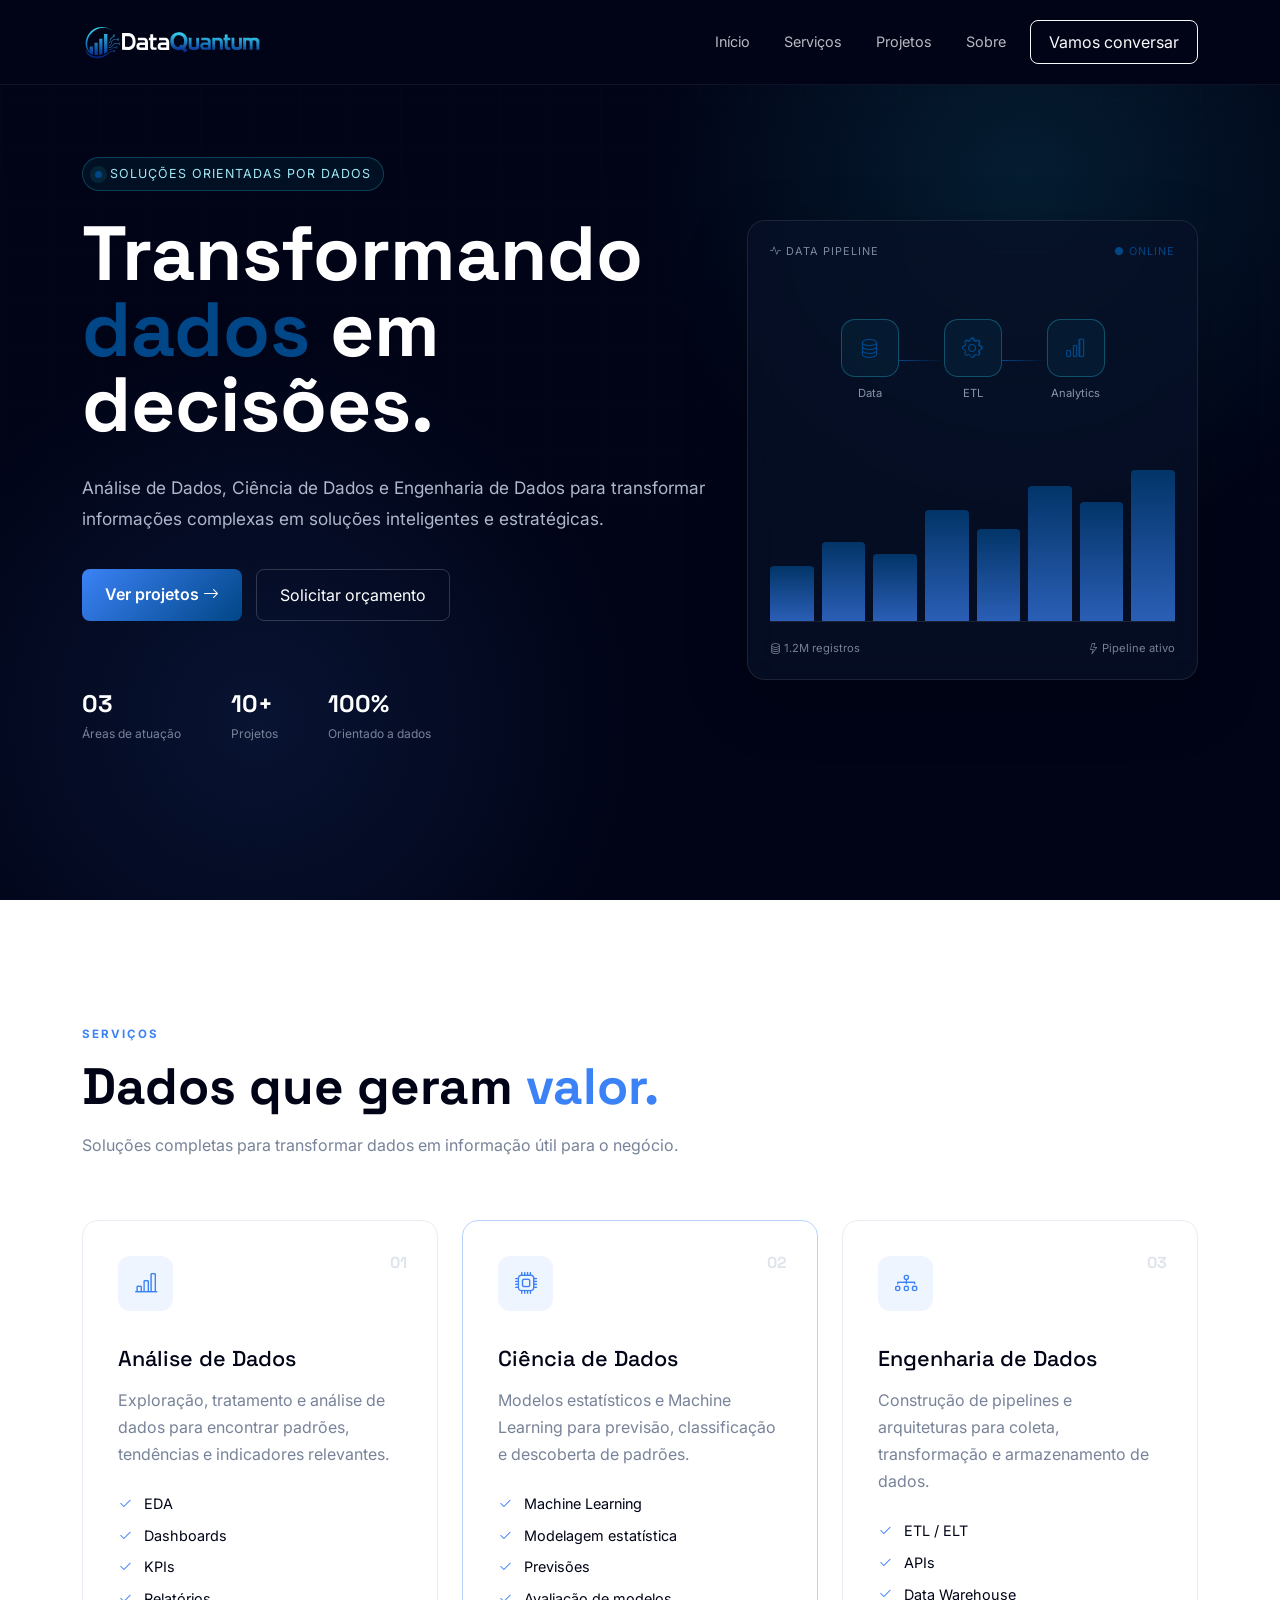
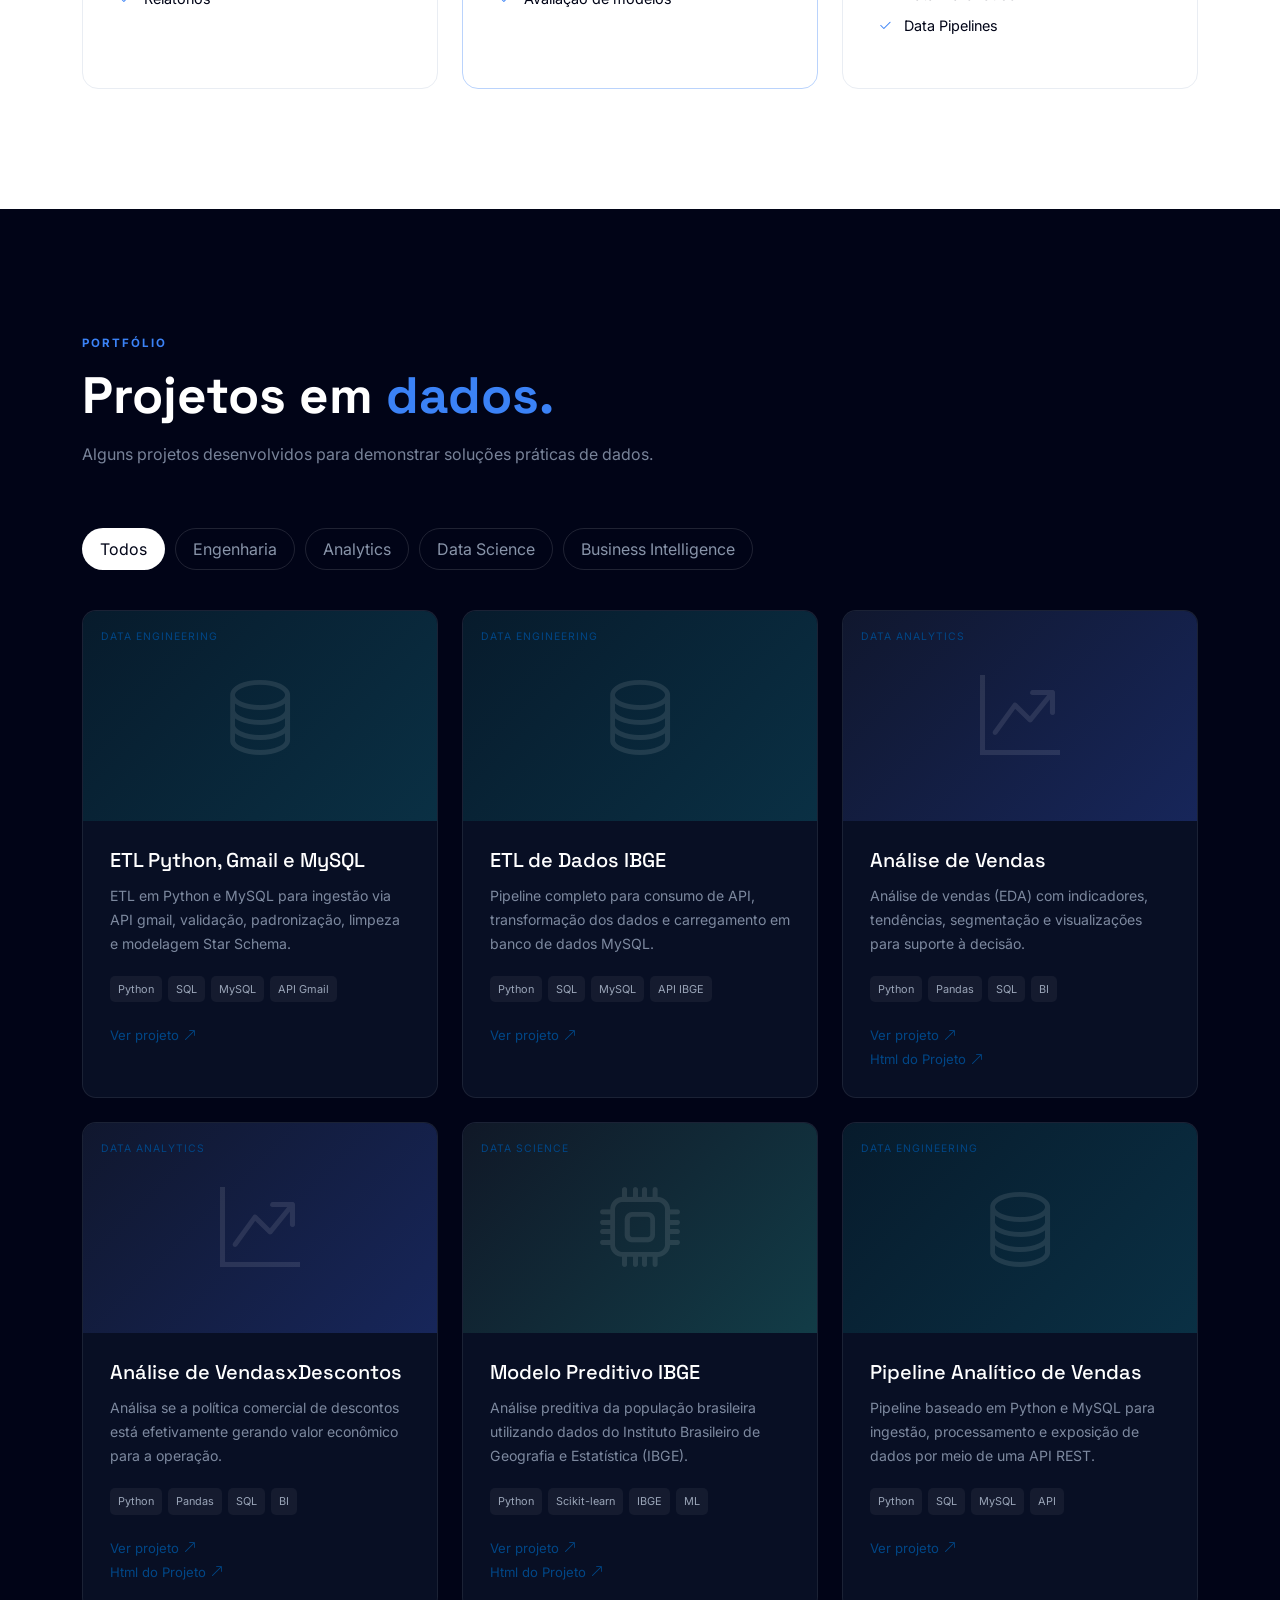
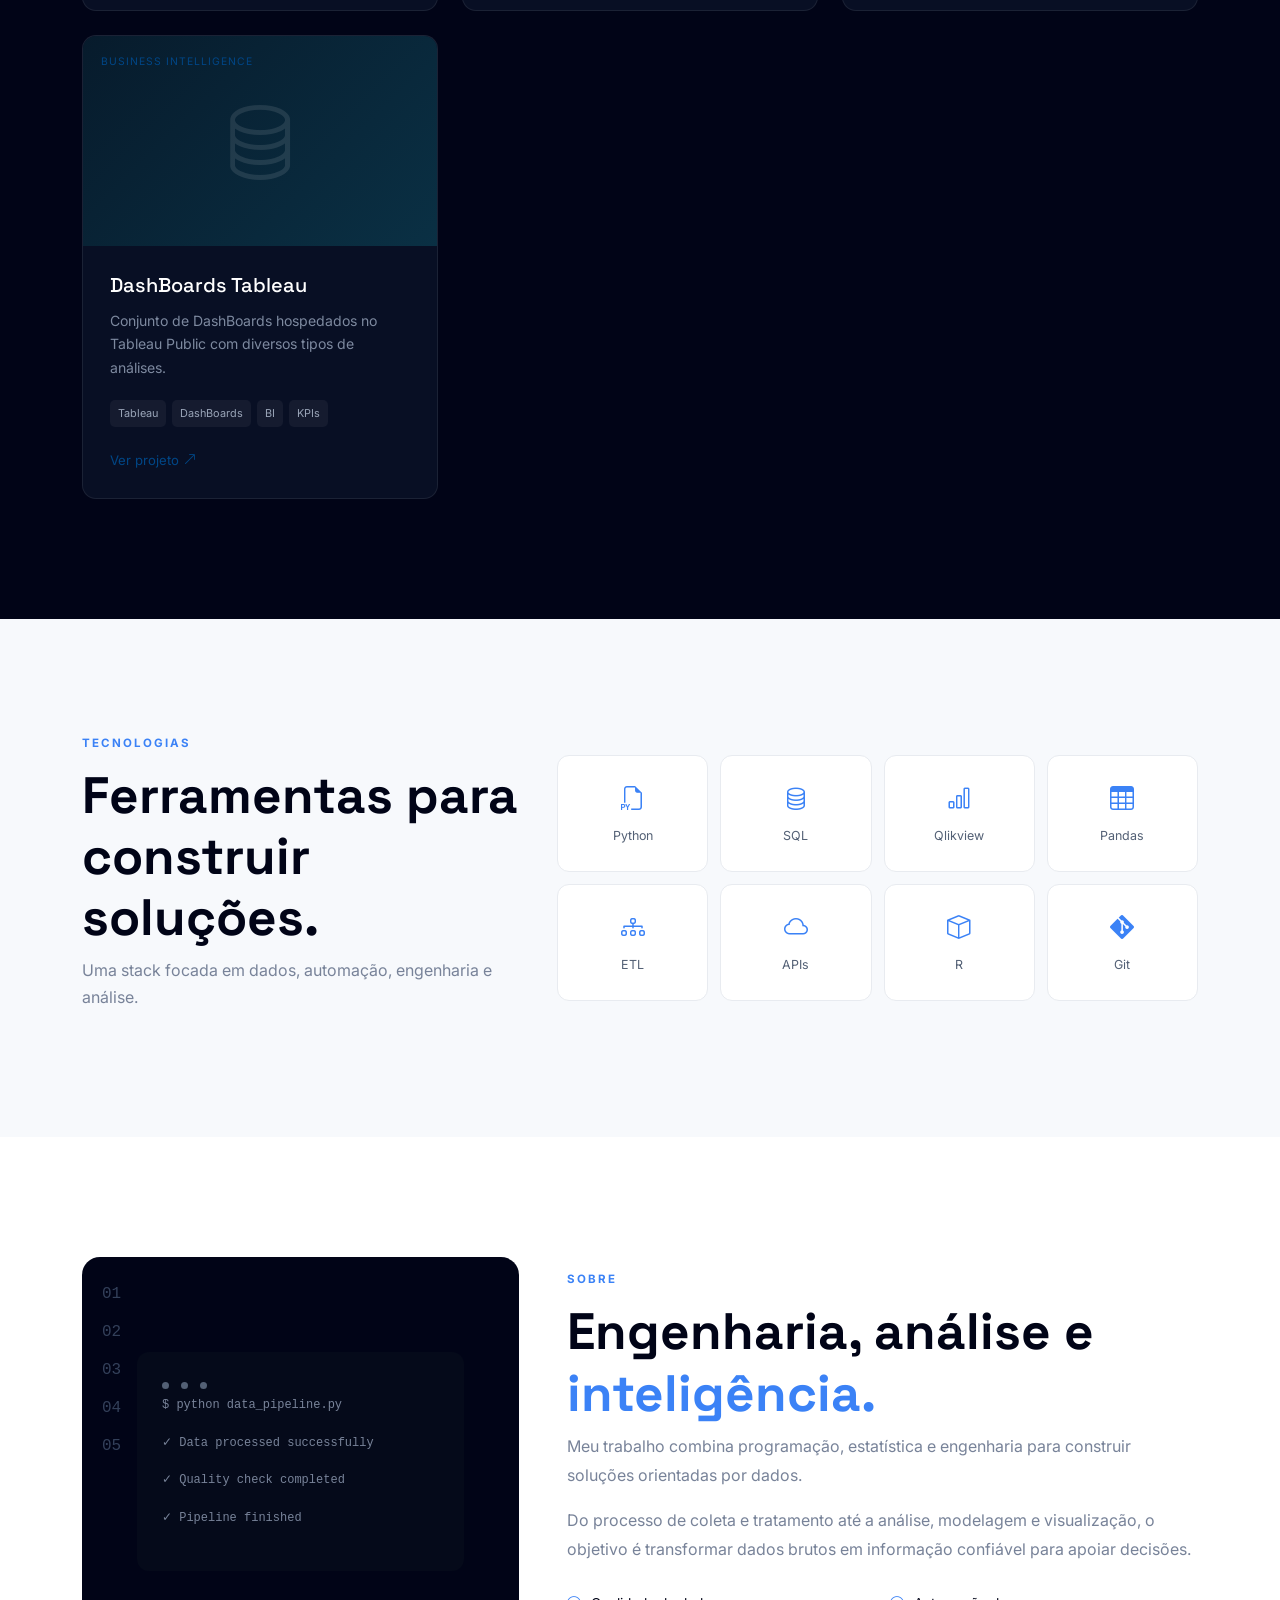
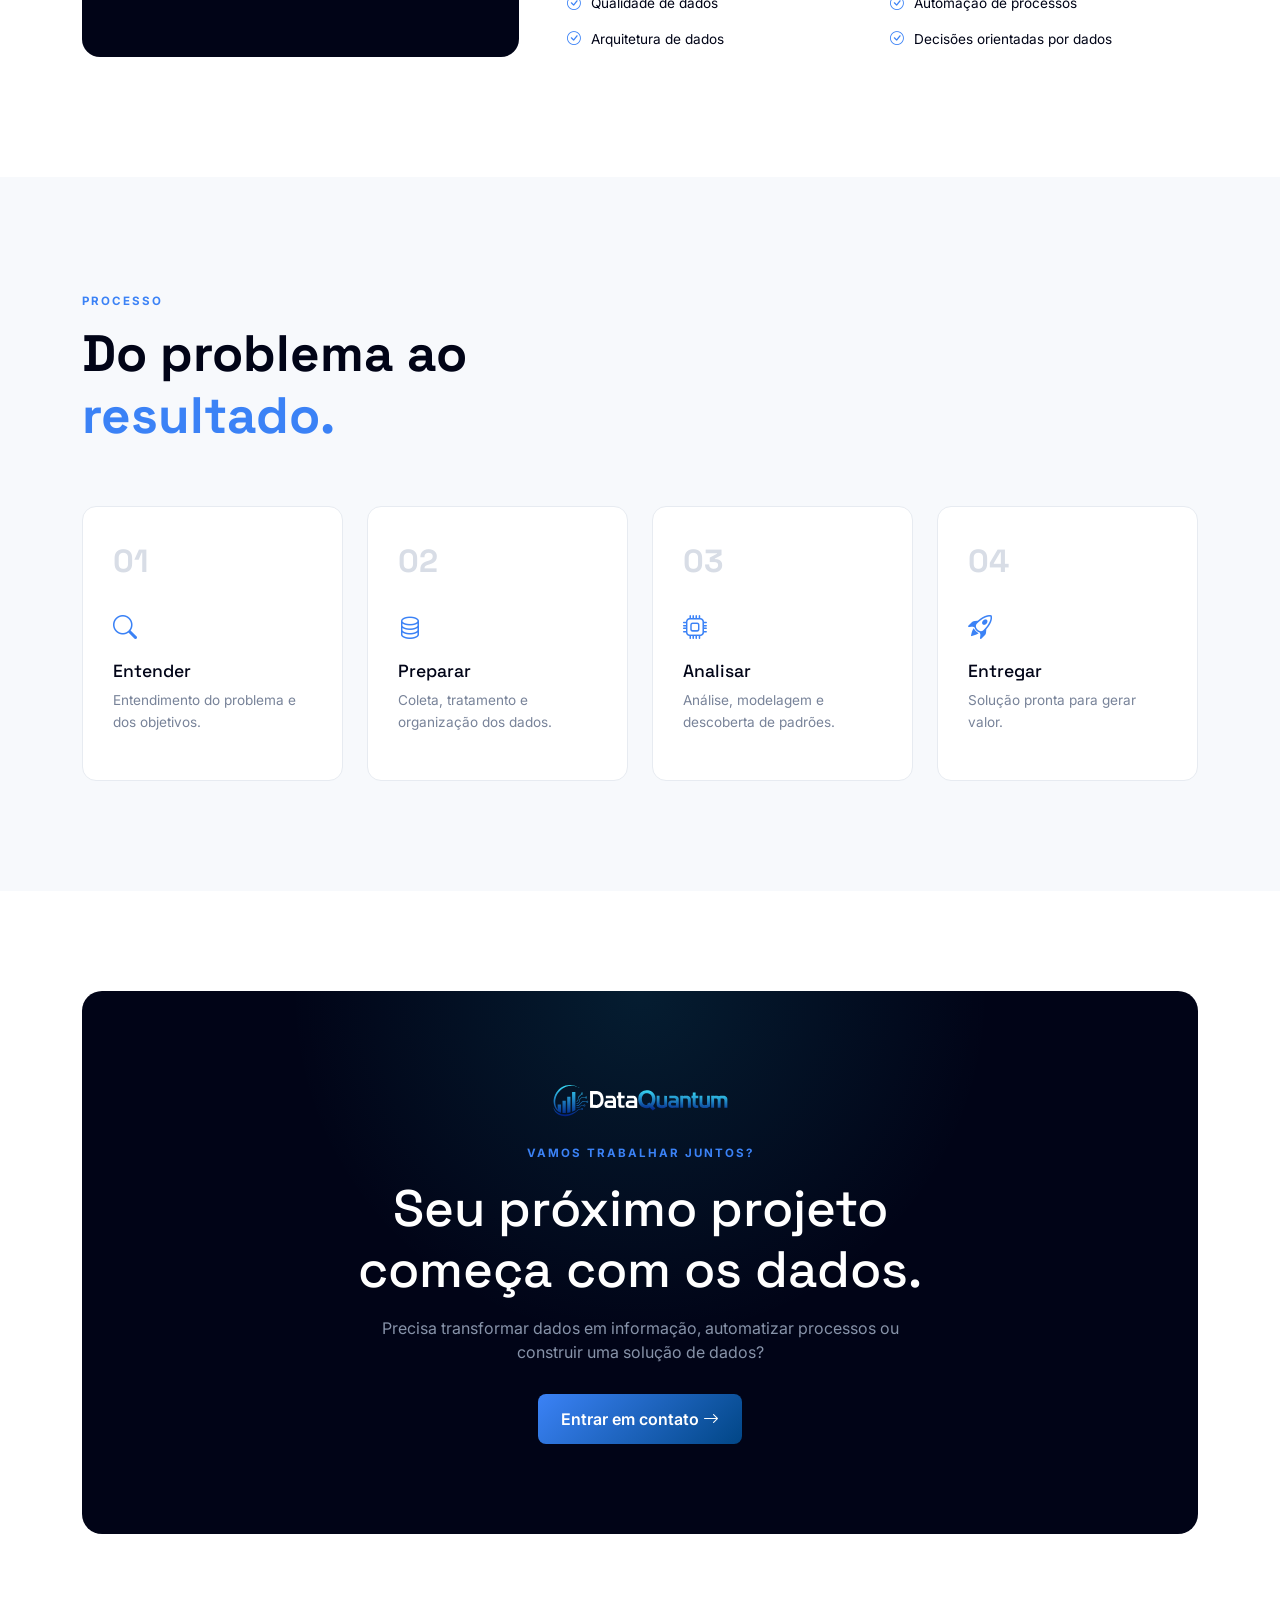
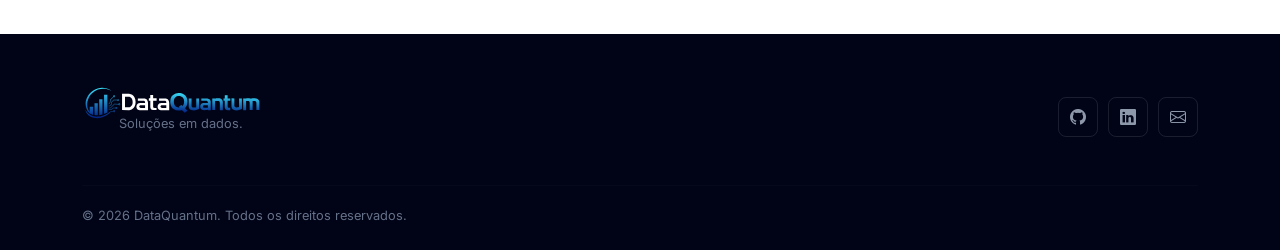
==== commit f76eb1b9: "chore(Projects): Projetos adicionados" ====
--- a/index.html
+++ b/index.html
@@ -429,6 +429,42 @@
                             </div>
                             <div class="project-content">
                                 <h3>
+                                    ETL Python, Gmail e MySQL 
+                                </h3>
+                                <p>
+                                    ETL em Python e MySQL para 
+                                    ingestão via API gmail, validação, 
+                                    padronização, limpeza e modelagem Star Schema.
+                                </p>
+                                <div class="tech-tags">
+                                    <span>Python</span>
+                                    <span>SQL</span>
+                                    <span>MySQL</span>
+                                    <span>API Gmail</span>
+                                </div>
+                                <a href="https://github.com/jcarlossc/etl-python-gmail-mysql"
+                                    target="_blank" 
+                                >
+                                    Ver projeto
+                                    <i class="bi bi-arrow-up-right"></i>
+                                </a>
+                            </div>
+                        </div>
+                    </div>
+                    <!-- PROJETO 2 -->
+                    <div
+                        class="col-lg-4 project-item"
+                        data-category="engineering"
+                    >
+                        <div class="project-card">
+                            <div class="project-image project-ibge">
+                                <span>
+                                    DATA ENGINEERING
+                                </span>
+                                <i class="bi bi-database"></i>
+                            </div>
+                            <div class="project-content">
+                                <h3>
                                     ETL de Dados IBGE
                                 </h3>
                                 <p>
@@ -451,7 +487,7 @@
                             </div>
                         </div>
                     </div>
-                    <!-- PROJETO 2 -->
+                    <!-- PROJETO 3 -->
                     <div
                         class="col-lg-4 project-item"
                         data-category="analytics"
@@ -494,7 +530,48 @@
                             </div>
                         </div>
                     </div>
-                    <!-- PROJETO 3 -->
+                    <!-- PROJETO 4 -->
+                    <div
+                        class="col-lg-4 project-item"
+                        data-category="analytics"
+                    >
+                        <div class="project-card">
+                            <div class="project-image project-sales">
+                                <span>
+                                    DATA ANALYTICS
+                                </span>
+                                <i class="bi bi-graph-up-arrow"></i>
+                            </div>
+                            <div class="project-content">
+                                <h3>
+                                    Análise de VendasxDescontos
+                                </h3>
+                                <p>
+                                    Análisa se a política comercial de descontos está efetivamente gerando valor econômico para a operação.
+                                </p>
+                                <div class="tech-tags">
+                                    <span>Python</span>
+                                    <span>Pandas</span>
+                                    <span>SQL</span>
+                                    <span>BI</span>
+                                </div>
+                                <a class="projects-link" href="https://www.kaggle.com/code/jcarlossc/vendas-vs-descontos"
+                                    target="_blank" 
+                                >
+                                    Ver projeto
+                                    <i class="bi bi-arrow-up-right"></i>
+                                </a>
+                                <br>
+                                <a class="projects-link" href="assets/projects/vendas-vs-descontos.html"
+                                    target="_blank" 
+                                >
+                                    Html do Projeto
+                                    <i class="bi bi-arrow-up-right"></i>
+                                </a>
+                            </div>
+                        </div>
+                    </div>
+                    <!-- PROJETO 4 -->
                     <div
                         class="col-lg-4 project-item"
                         data-category="science"
@@ -508,27 +585,33 @@
                             </div>
                             <div class="project-content">
                                 <h3>
-                                    Modelo Preditivo
+                                    Modelo Preditivo IBGE
                                 </h3>
                                 <p>
-                                    Modelo de Machine Learning para previsão
-                                    de valores utilizando técnicas de regressão
-                                    e avaliação estatística.
+                                    Análise preditiva da população brasileira utilizando dados do Instituto Brasileiro de Geografia e Estatística (IBGE).
                                 </p>
                                 <div class="tech-tags">
 
                                     <span>Python</span>
                                     <span>Scikit-learn</span>
+                                    <span>IBGE</span>
                                     <span>ML</span>
                                 </div>
-                                <a href="#">
+                                <a href="https://www.kaggle.com/code/jcarlossc/regression-of-the-brazilian-population" target="_blank">
                                     Ver projeto
                                     <i class="bi bi-arrow-up-right"></i>
                                 </a>
-                            </div>
-                        </div>
-                    </div>
-                    <!-- PROJETO 4 -->
+                                <br>
+                                <a class="projects-link" href="assets/projects/regression-of-the-brazilian-population.html"
+                                    target="_blank" 
+                                >
+                                    Html do Projeto
+                                    <i class="bi bi-arrow-up-right"></i>
+                                </a>
+                            </div>
+                        </div>
+                    </div>
+                    <!-- PROJETO 5 -->
                     <div
                         class="col-lg-4 project-item"
                         data-category="engineering"
@@ -564,7 +647,7 @@
                             </div>
                         </div>
                     </div>
-                    <!-- PROJETO 5 -->
+                    <!-- PROJETO 6 -->
                     <div
                         class="col-lg-4 project-item"
                         data-category="dashboards"
@@ -578,20 +661,19 @@
                             </div>
                             <div class="project-content">
                                 <h3>
-                                    Pipeline Analítico de Vendas
+                                    DashBoards Tableau
                                 </h3>
                                 <p>
-                                    Pipeline baseado em Python e MySQL para ingestão, 
-                                    processamento e exposição de dados por 
-                                    meio de uma API REST.
+                                    Conjunto de DashBoards hospedados no Tableau Public com diversos tipos de análises. 
+                                    
                                 </p>
                                 <div class="tech-tags">
-                                    <span>Python</span>
-                                    <span>SQL</span>
-                                    <span>MySQL</span>
-                                    <span>API</span>
-                                </div>
-                                <a href="https://github.com/jcarlossc/info-sales-mysql-api"
+                                    <span>Tableau</span>
+                                    <span>DashBoards</span>
+                                    <span>BI</span>
+                                    <span>KPIs</span>
+                                </div>
+                                <a href="https://public.tableau.com/app/profile/carlos.da.costa7416/vizzes"
                                     target="_blank" 
                                 >
                                     Ver projeto
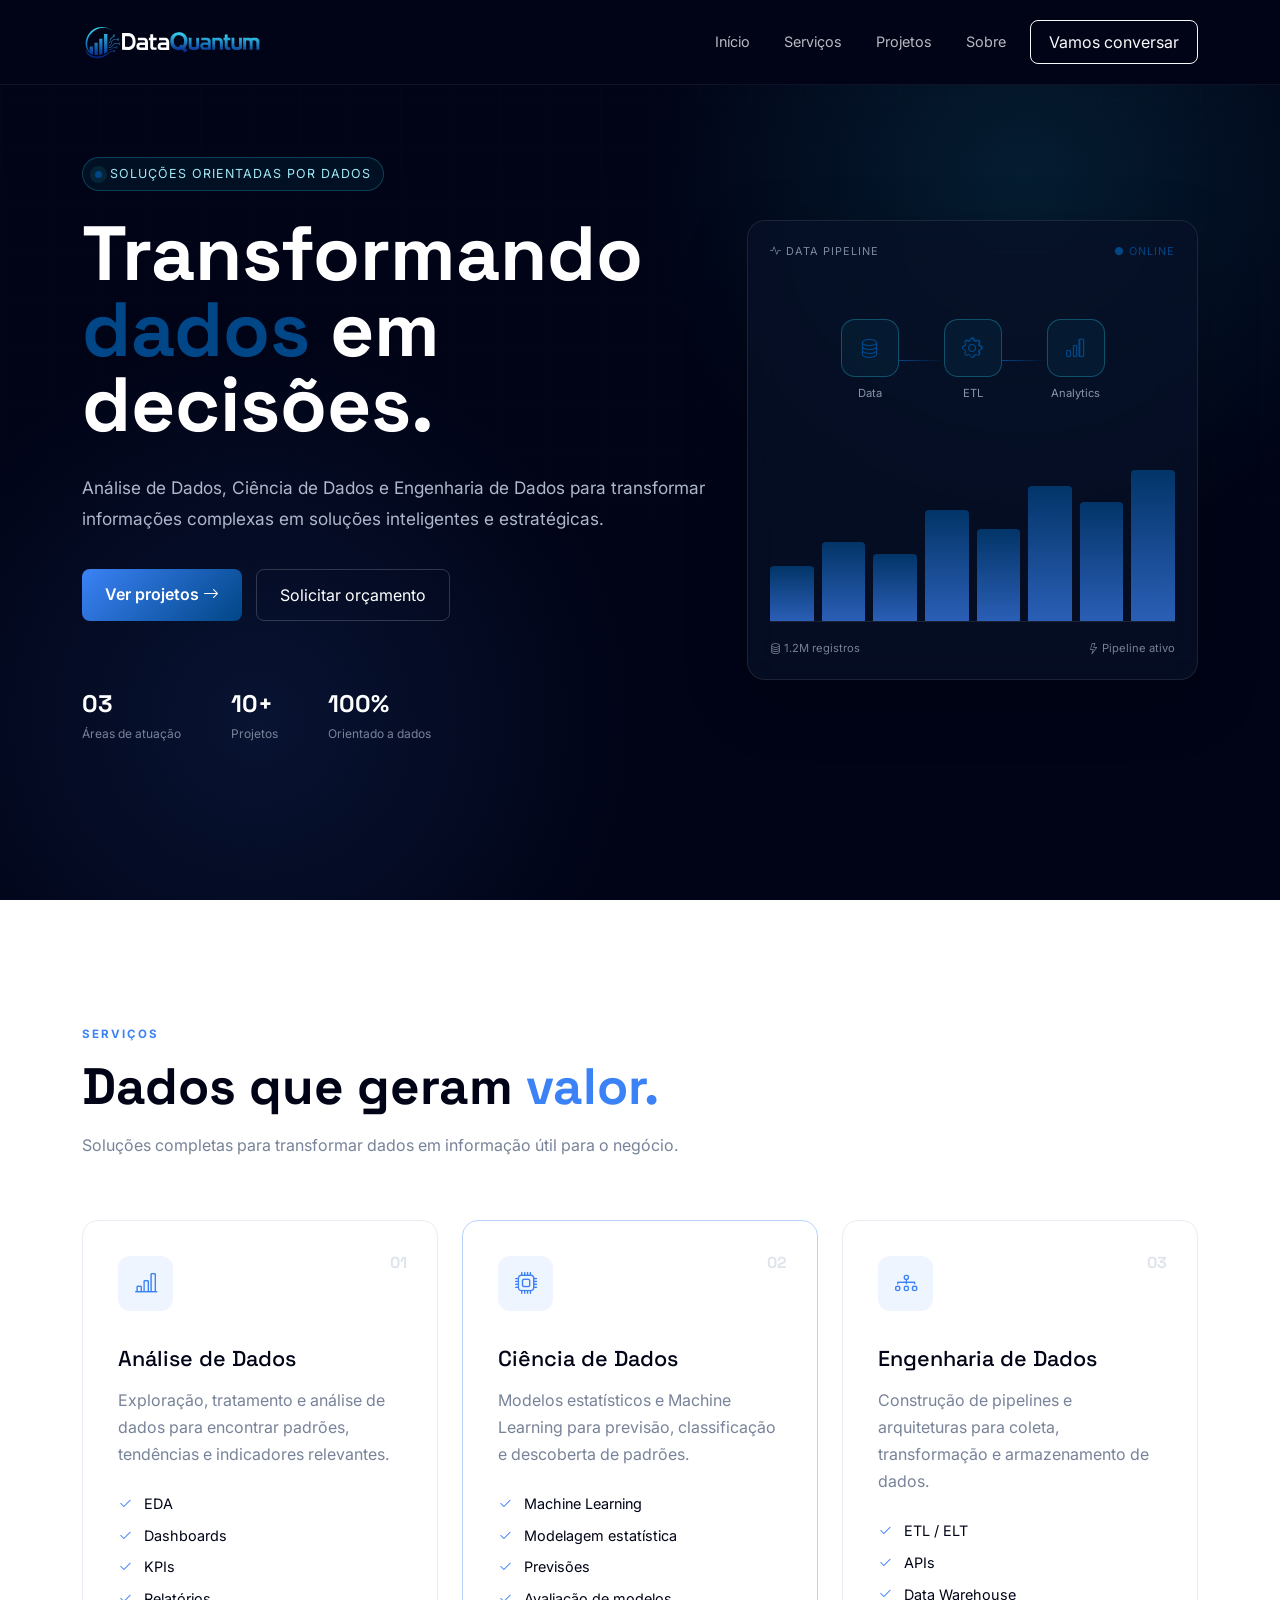
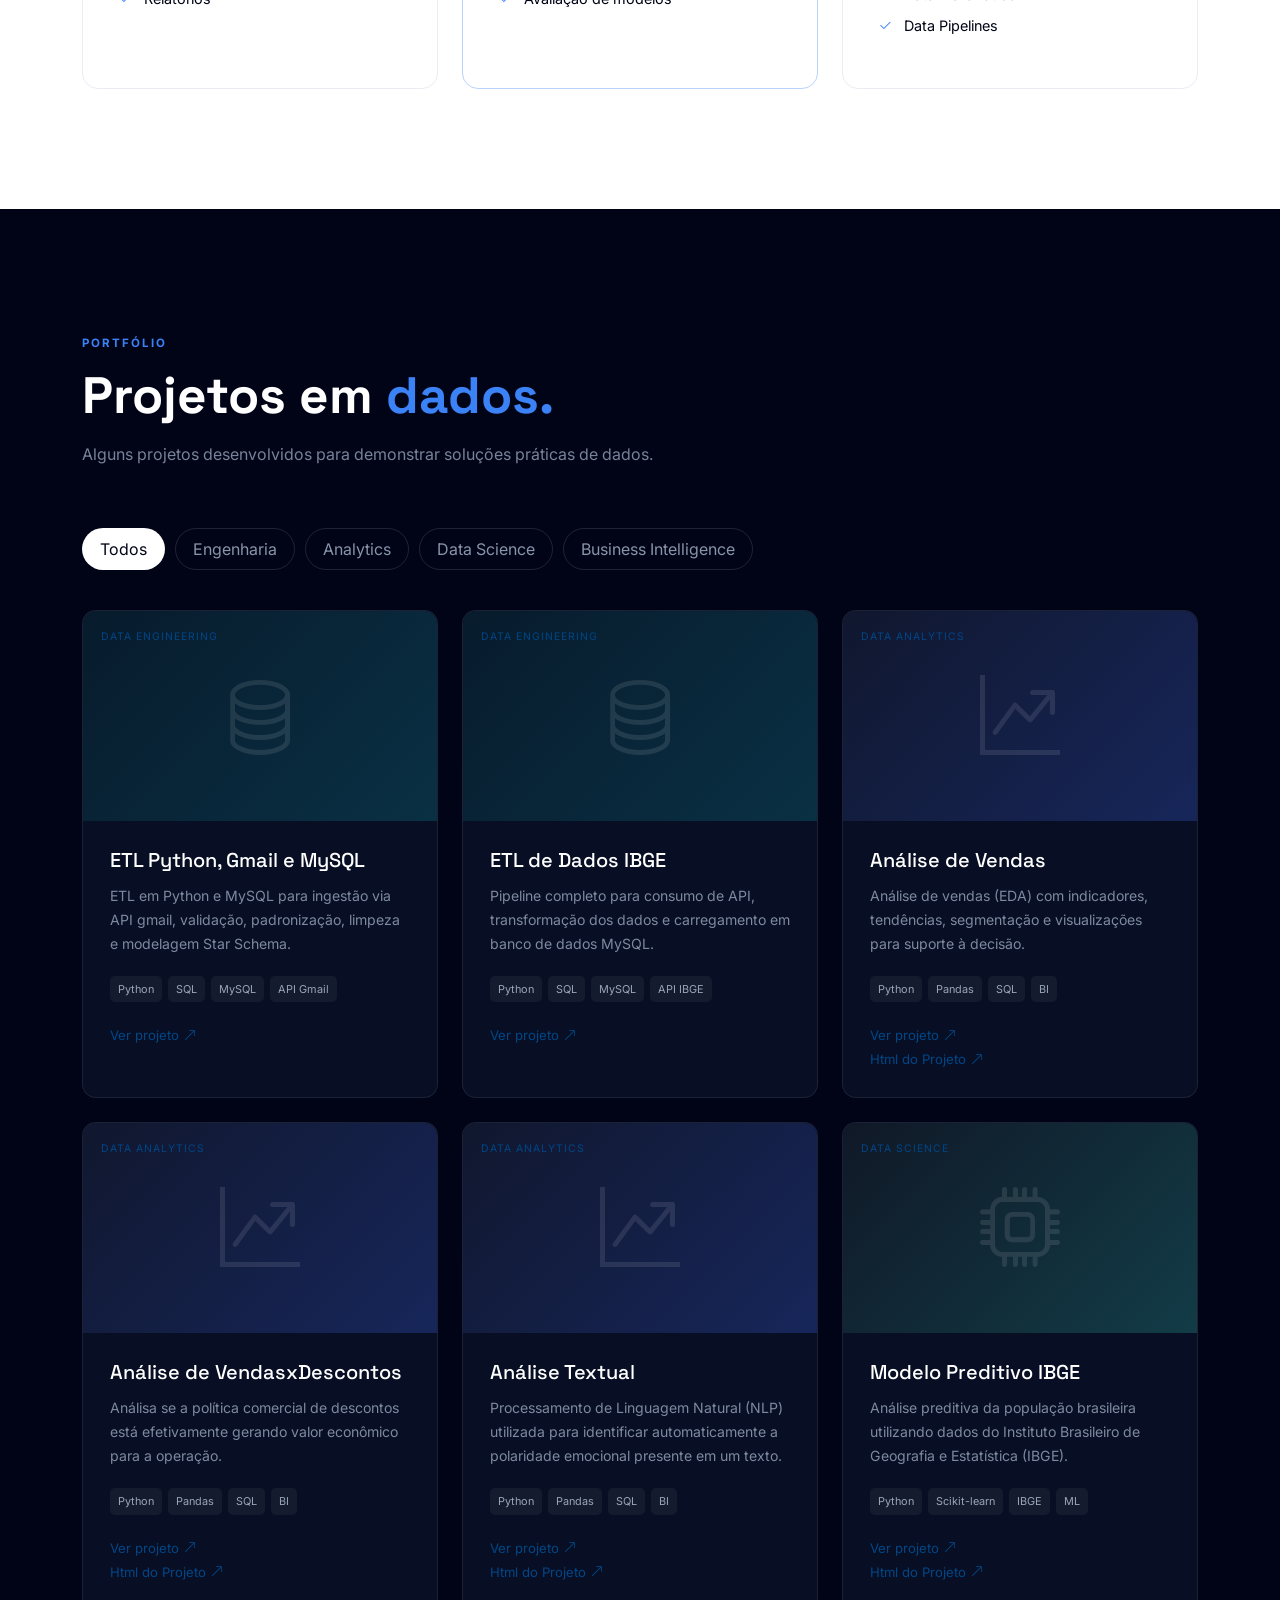
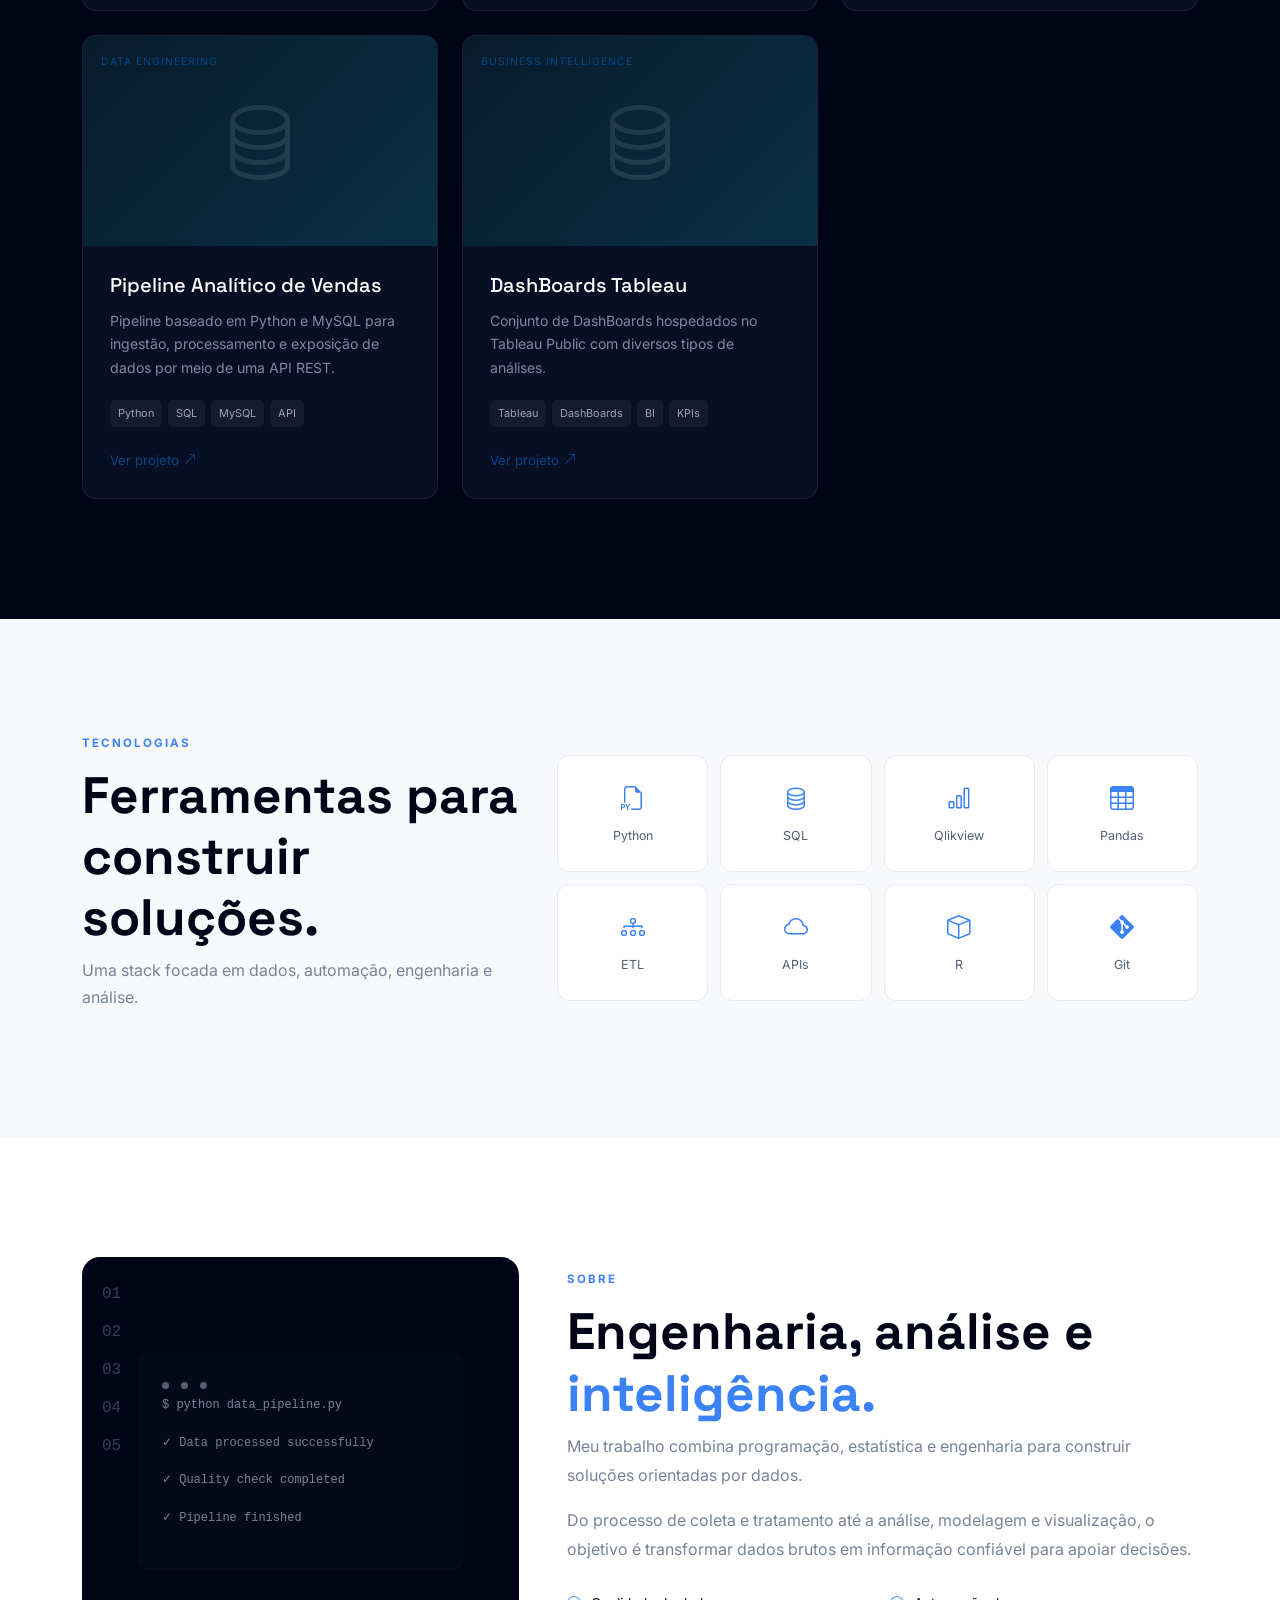
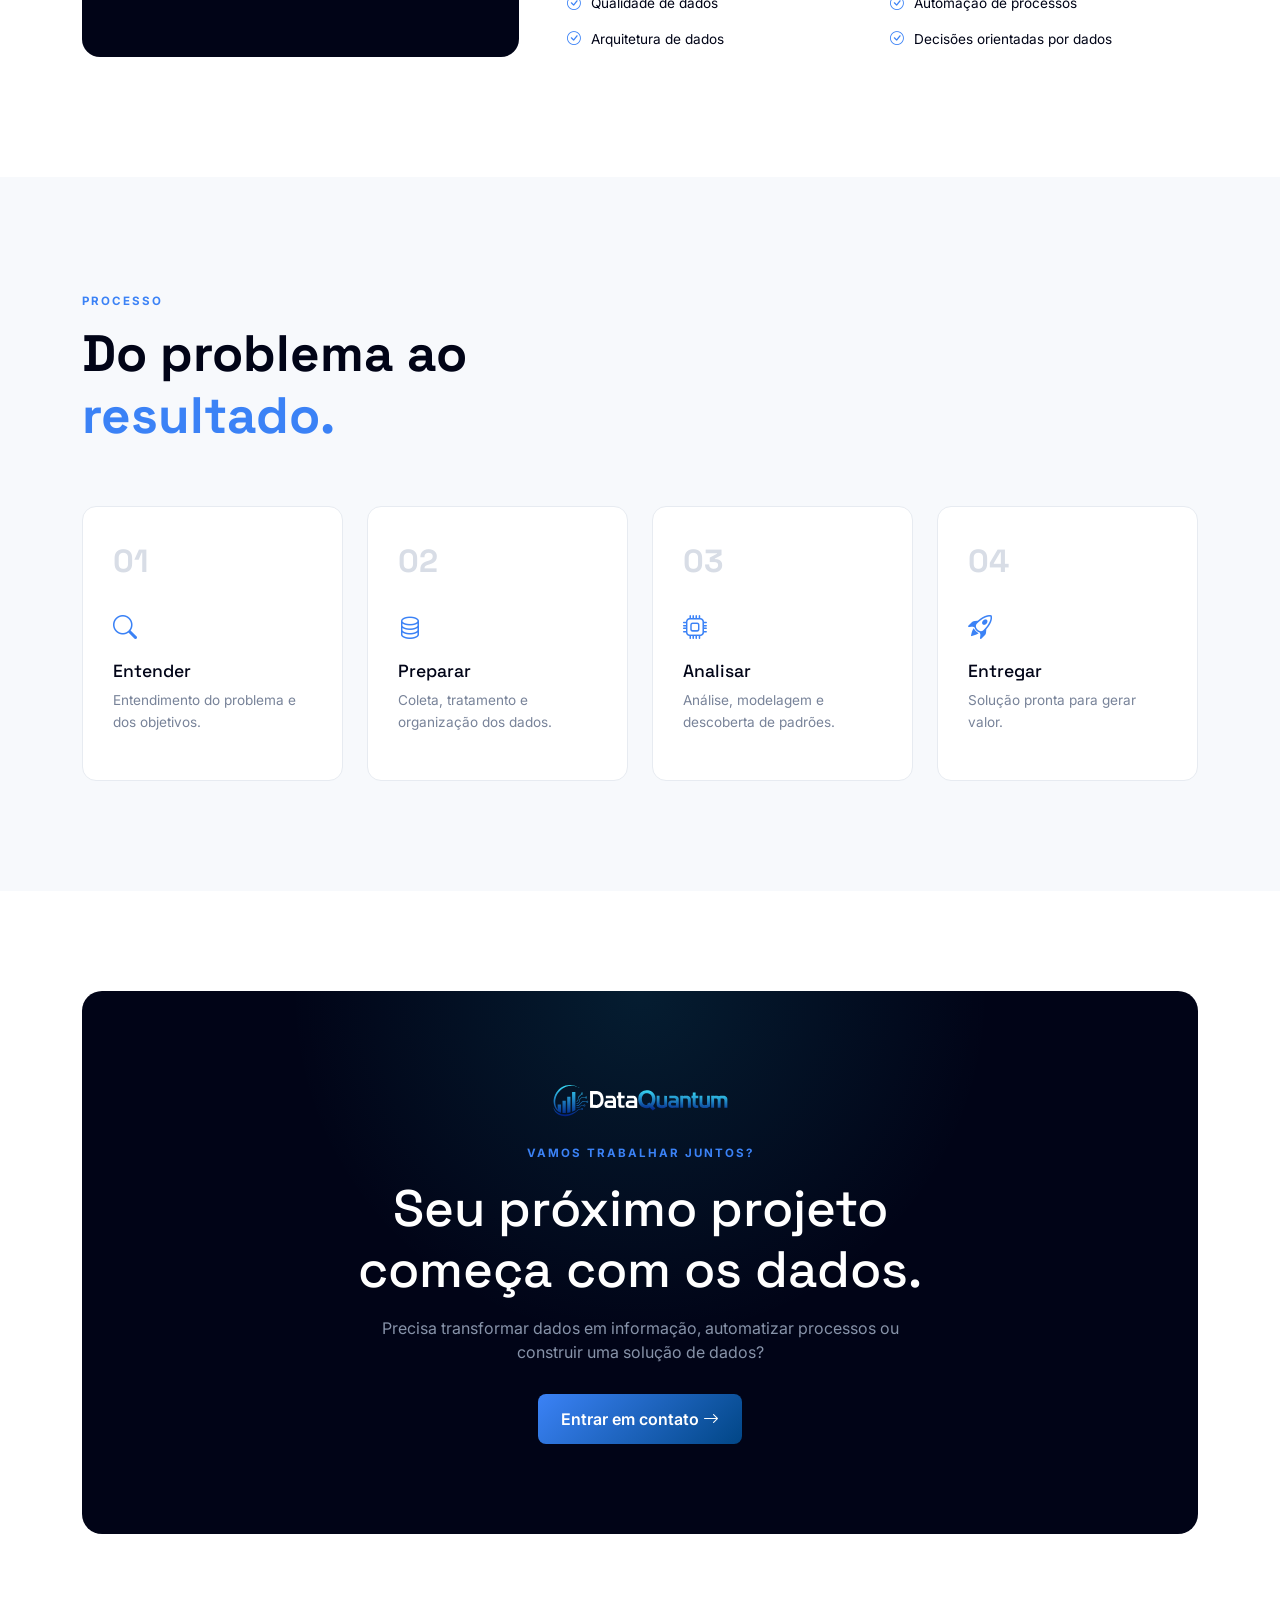
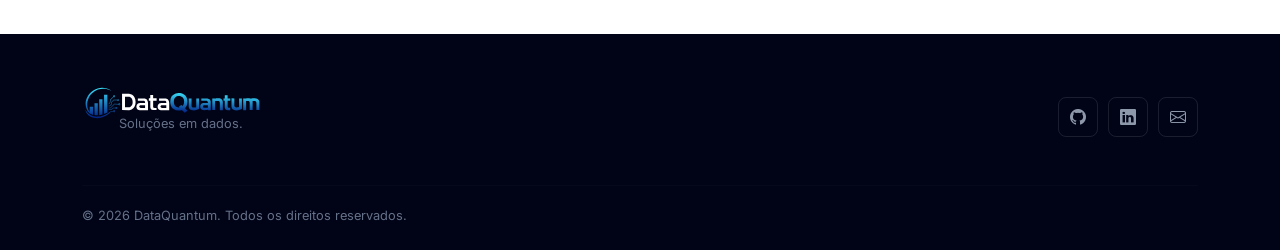
==== commit 8e9c009c: "chore:(Projects) Análise de texto adicionada" ====
--- a/index.html
+++ b/index.html
@@ -574,6 +574,47 @@
                     <!-- PROJETO 4 -->
                     <div
                         class="col-lg-4 project-item"
+                        data-category="analytics"
+                    >
+                        <div class="project-card">
+                            <div class="project-image project-sales">
+                                <span>
+                                    DATA ANALYTICS
+                                </span>
+                                <i class="bi bi-graph-up-arrow"></i>
+                            </div>
+                            <div class="project-content">
+                                <h3>
+                                    Análise Textual
+                                </h3>
+                                <p>
+                                    Processamento de Linguagem Natural (NLP) utilizada para identificar automaticamente a polaridade emocional presente em um texto.
+                                </p>
+                                <div class="tech-tags">
+                                    <span>Python</span>
+                                    <span>Pandas</span>
+                                    <span>SQL</span>
+                                    <span>BI</span>
+                                </div>
+                                <a class="projects-link" href="https://www.kaggle.com/code/jcarlossc/analysis-news-report"
+                                    target="_blank" 
+                                >
+                                    Ver projeto
+                                    <i class="bi bi-arrow-up-right"></i>
+                                </a>
+                                <br>
+                                <a class="projects-link" href="assets/projects/analysis-news-report.html"
+                                    target="_blank" 
+                                >
+                                    Html do Projeto
+                                    <i class="bi bi-arrow-up-right"></i>
+                                </a>
+                            </div>
+                        </div>
+                    </div>
+                    <!-- PROJETO 4 -->
+                    <div
+                        class="col-lg-4 project-item"
                         data-category="science"
                     >
                         <div class="project-card">
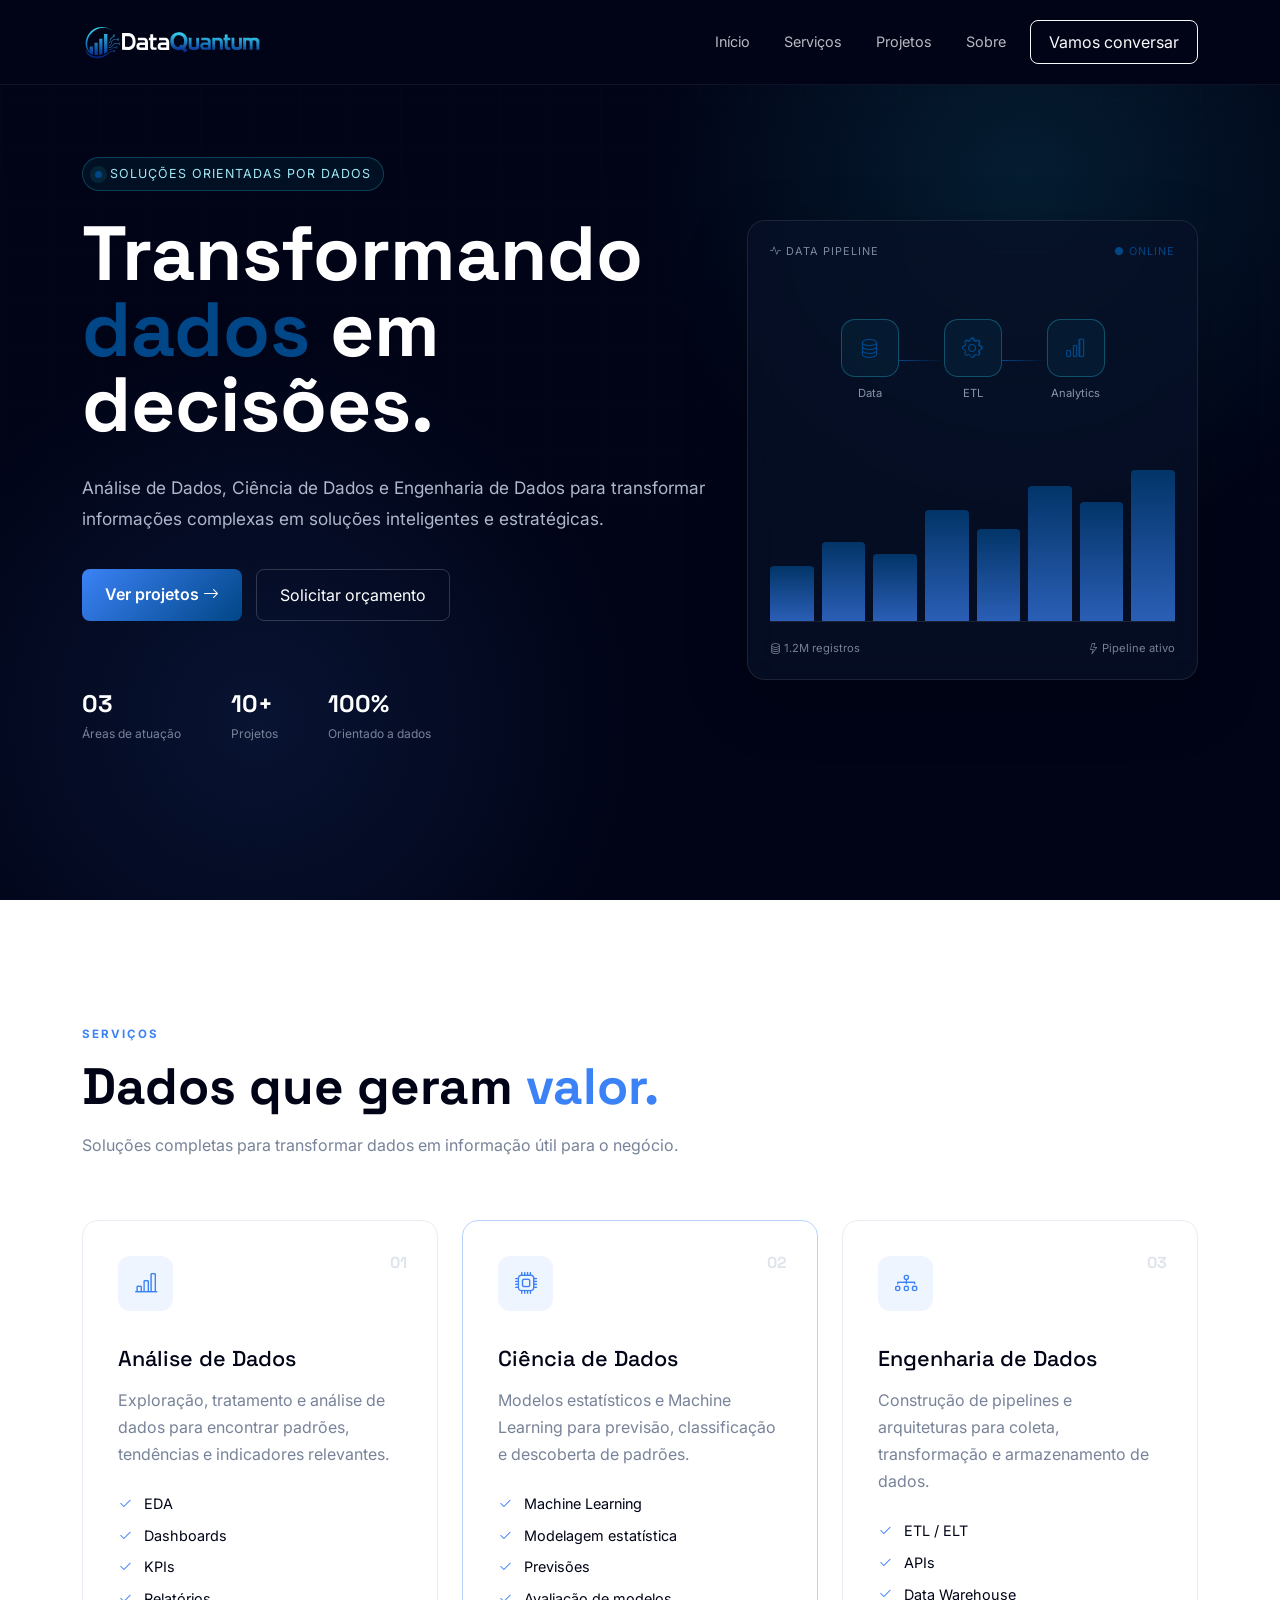
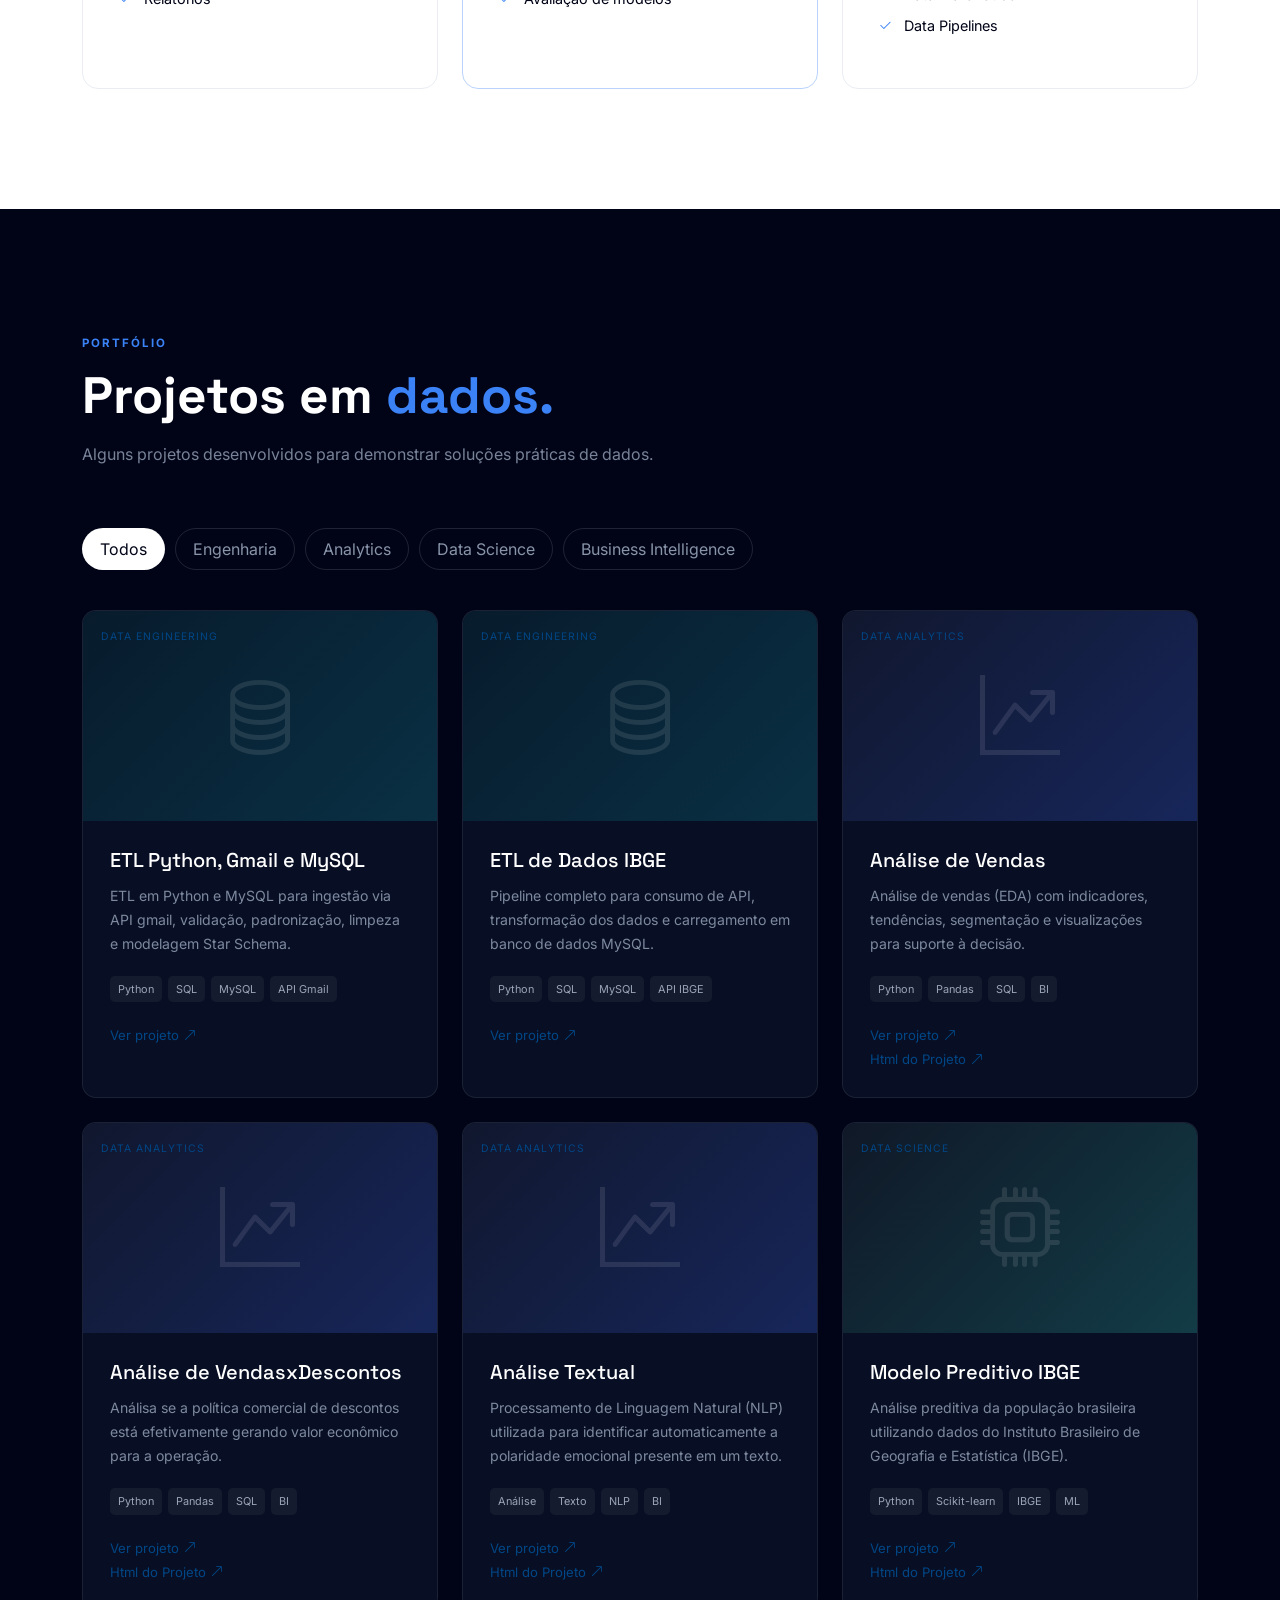
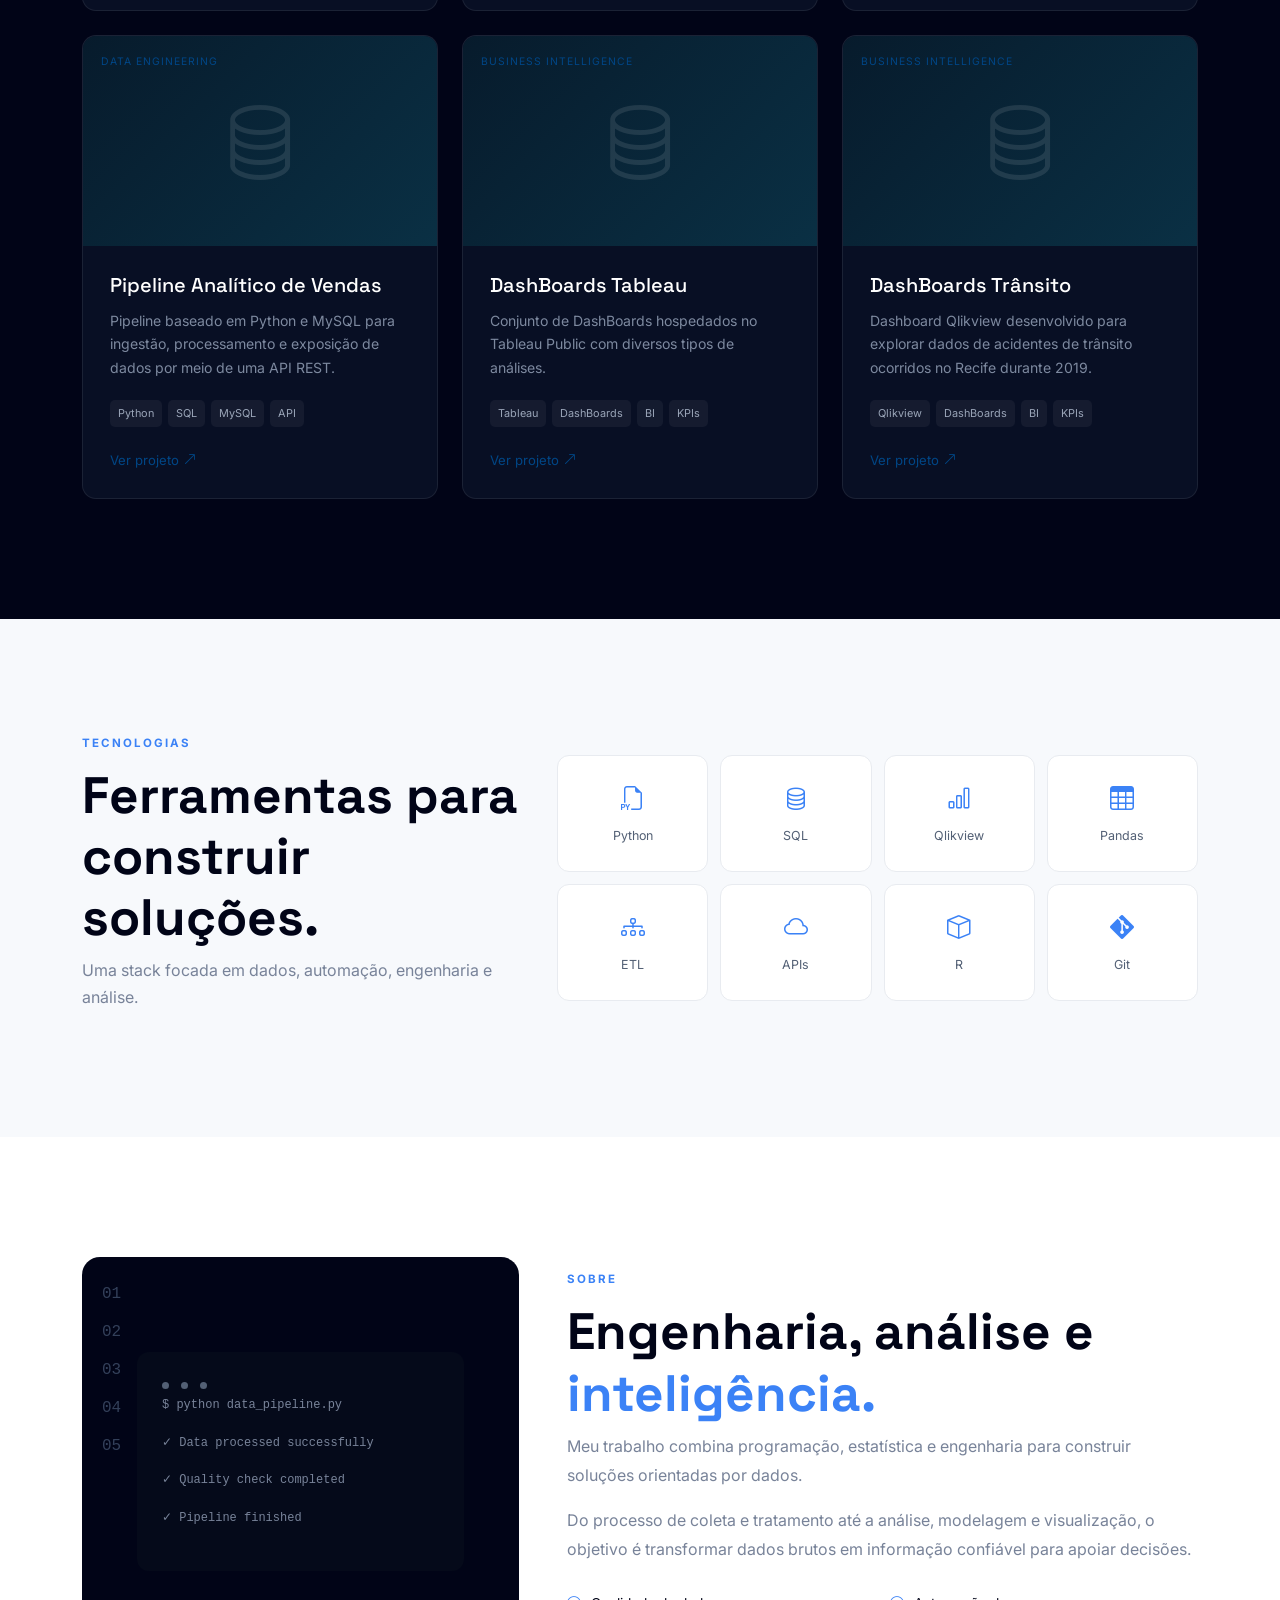
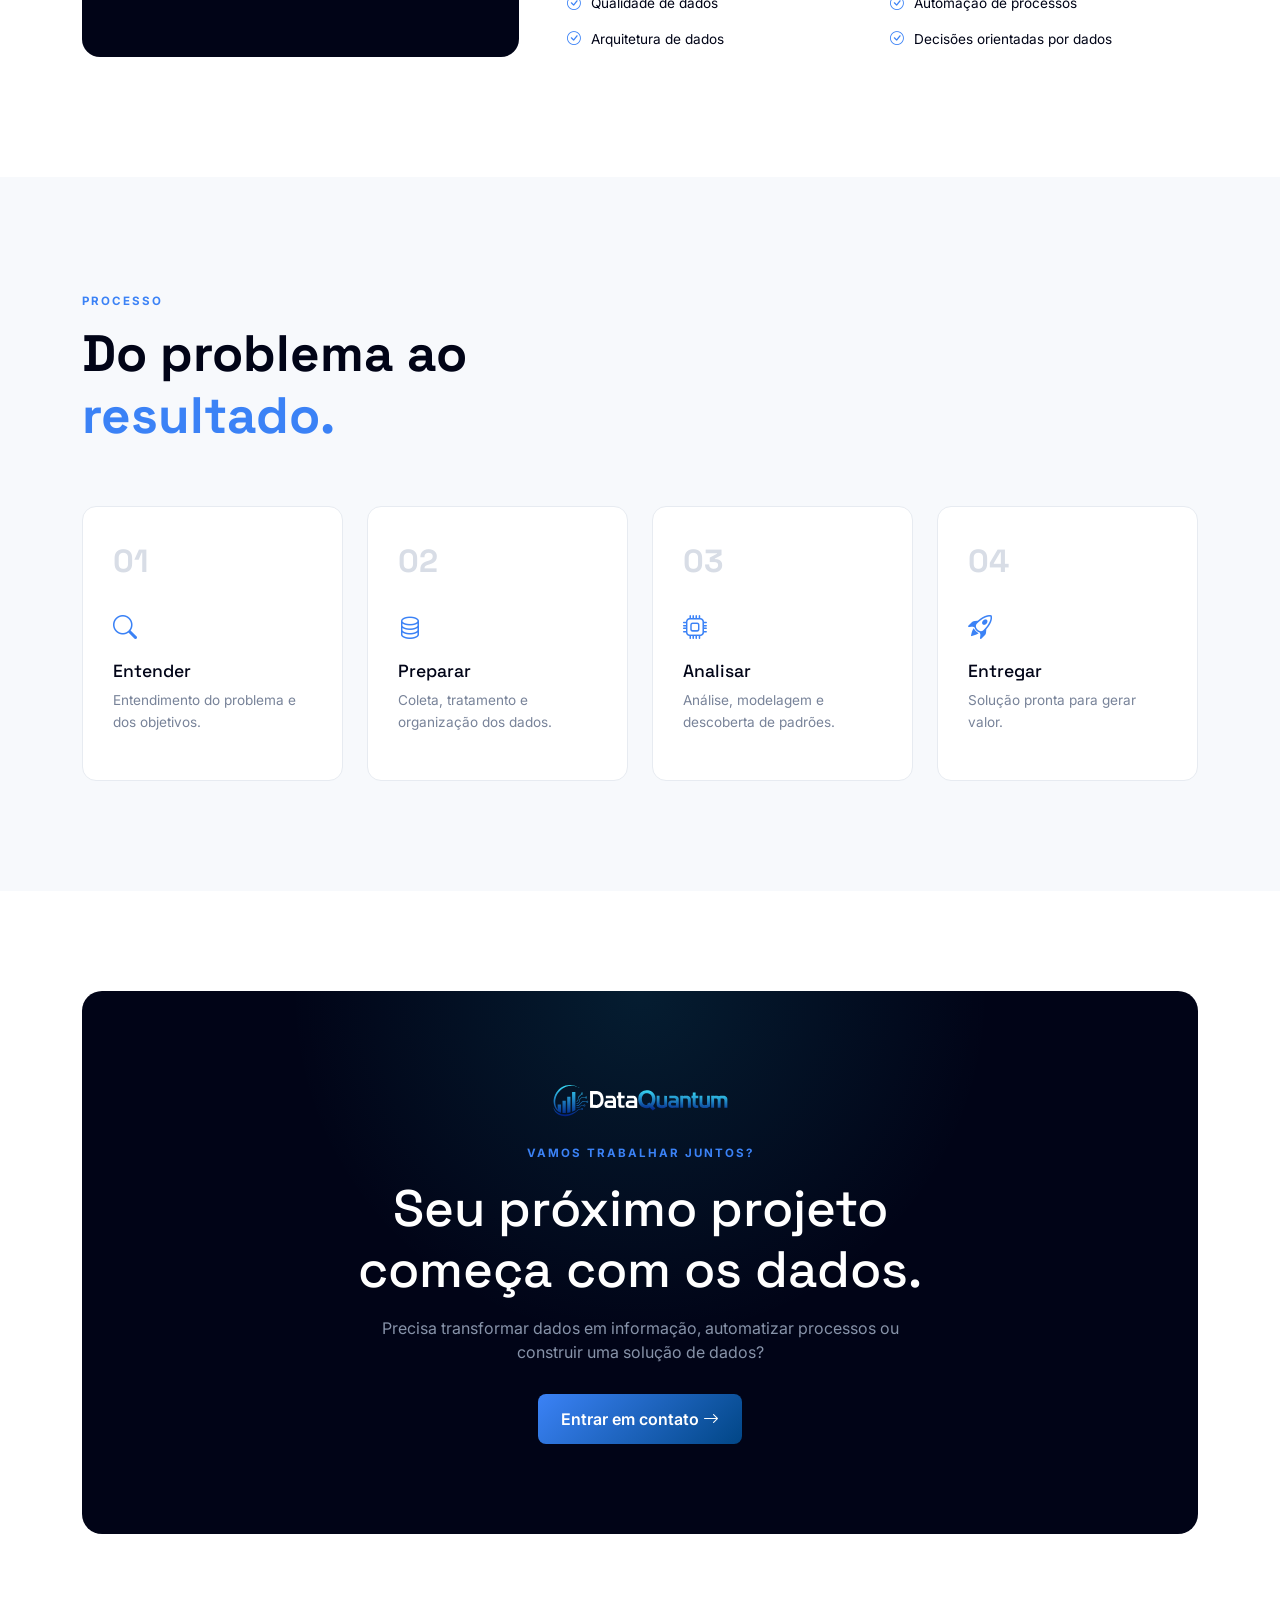
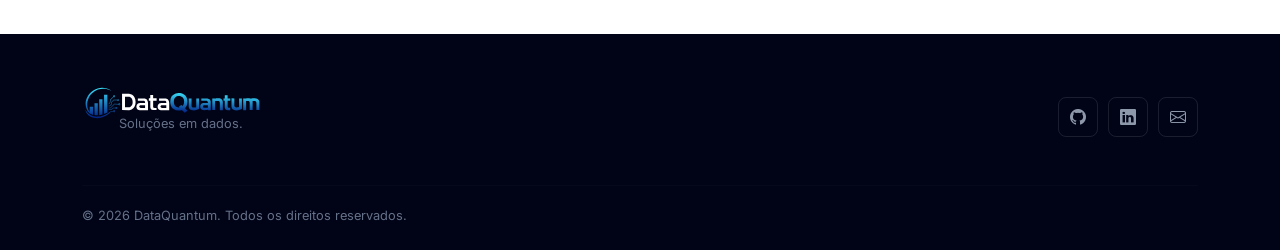
==== commit 01b49fb5: "Projects atualizado" ====
--- a/index.html
+++ b/index.html
@@ -591,9 +591,9 @@
                                     Processamento de Linguagem Natural (NLP) utilizada para identificar automaticamente a polaridade emocional presente em um texto.
                                 </p>
                                 <div class="tech-tags">
-                                    <span>Python</span>
-                                    <span>Pandas</span>
-                                    <span>SQL</span>
+                                    <span>Análise</span>
+                                    <span>Texto</span>
+                                    <span>NLP</span>
                                     <span>BI</span>
                                 </div>
                                 <a class="projects-link" href="https://www.kaggle.com/code/jcarlossc/analysis-news-report"
@@ -715,6 +715,41 @@
                                     <span>KPIs</span>
                                 </div>
                                 <a href="https://public.tableau.com/app/profile/carlos.da.costa7416/vizzes"
+                                    target="_blank" 
+                                >
+                                    Ver projeto
+                                    <i class="bi bi-arrow-up-right"></i>
+                                </a>
+                            </div>
+                        </div>
+                    </div>
+                    <!-- PROJETO 7 -->
+                    <div
+                        class="col-lg-4 project-item"
+                        data-category="dashboards"
+                    >
+                        <div class="project-card">
+                            <div class="project-image project-ibge">
+                                <span>
+                                    BUSINESS INTELLIGENCE
+                                </span>
+                                <i class="bi bi-database"></i>
+                            </div>
+                            <div class="project-content">
+                                <h3>
+                                    DashBoards Trânsito
+                                </h3>
+                                <p>
+                                    Dashboard Qlikview desenvolvido para explorar dados de acidentes de trânsito ocorridos no Recife durante 2019.
+                                    
+                                </p>
+                                <div class="tech-tags">
+                                    <span>Qlikview</span>
+                                    <span>DashBoards</span>
+                                    <span>BI</span>
+                                    <span>KPIs</span>
+                                </div>
+                                <a href="https://github.com/jcarlossc/dashboard-qlikview-accidents"
                                     target="_blank" 
                                 >
                                     Ver projeto
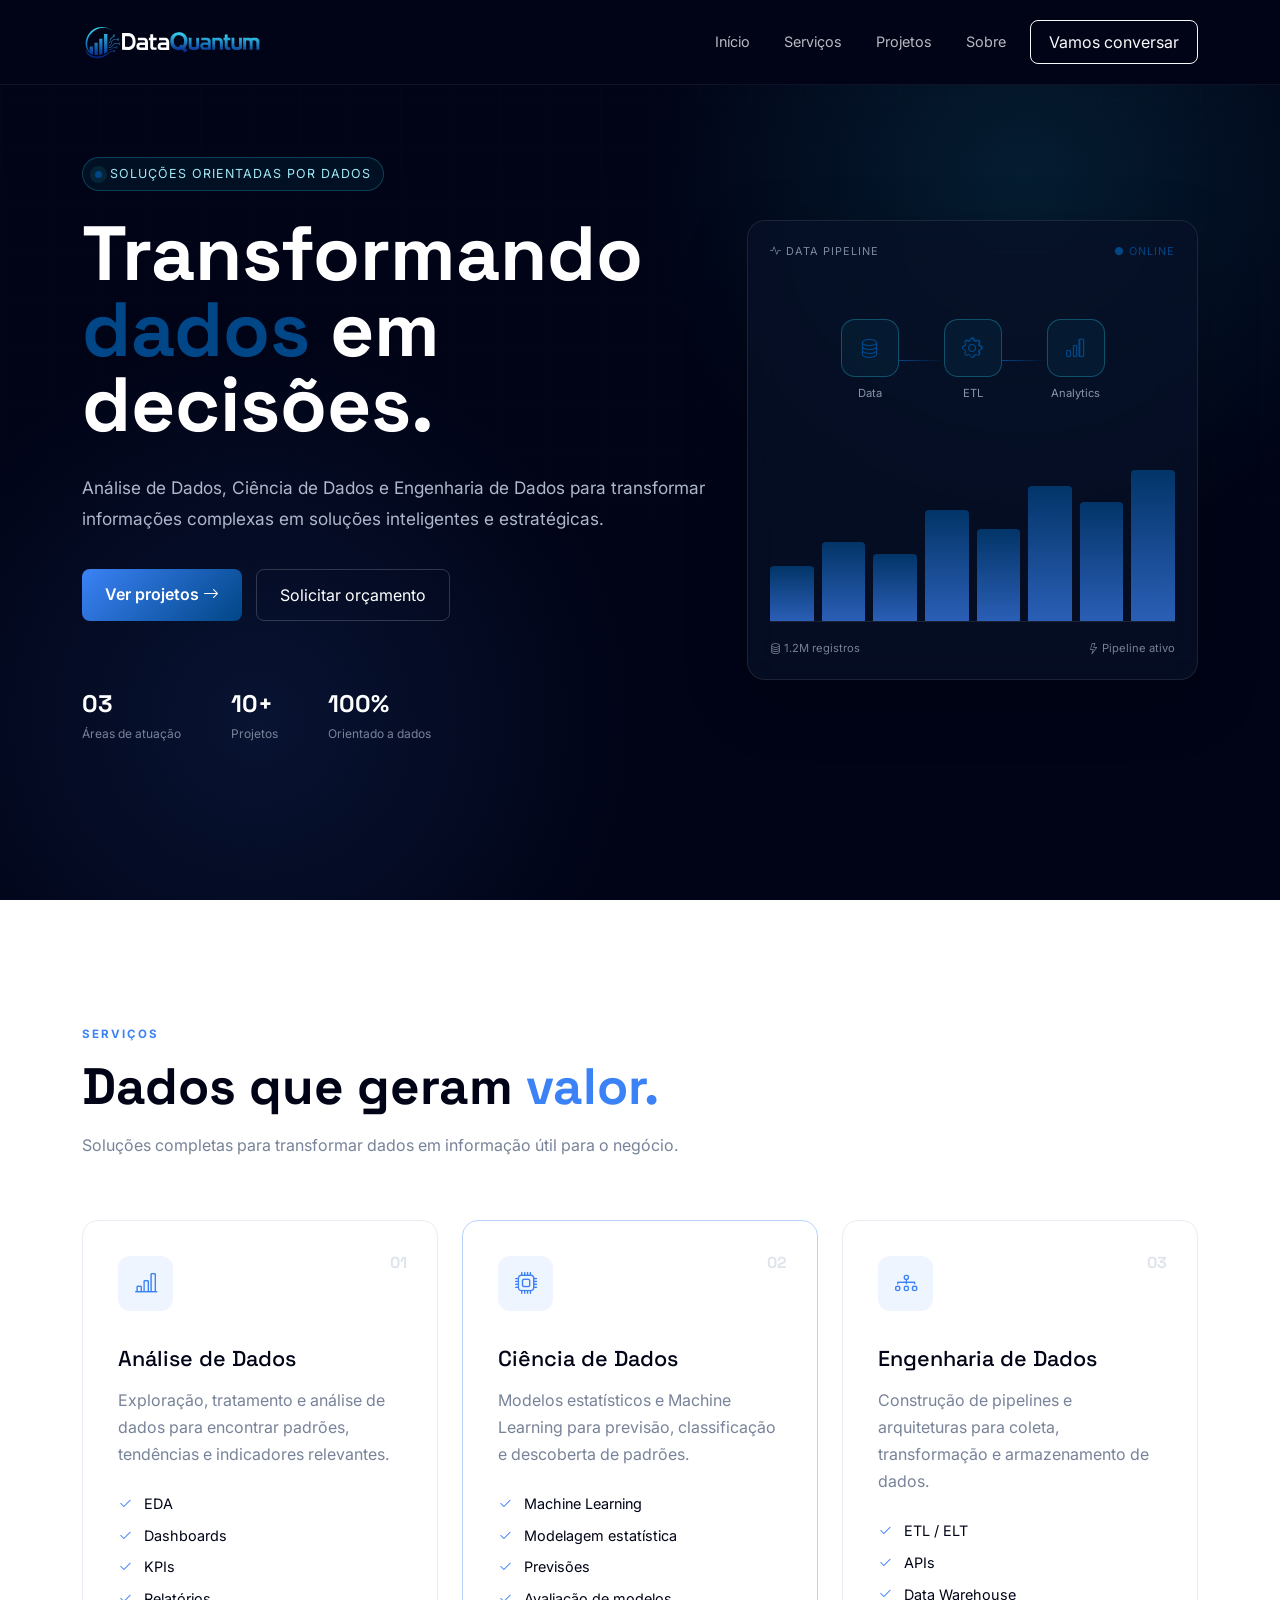
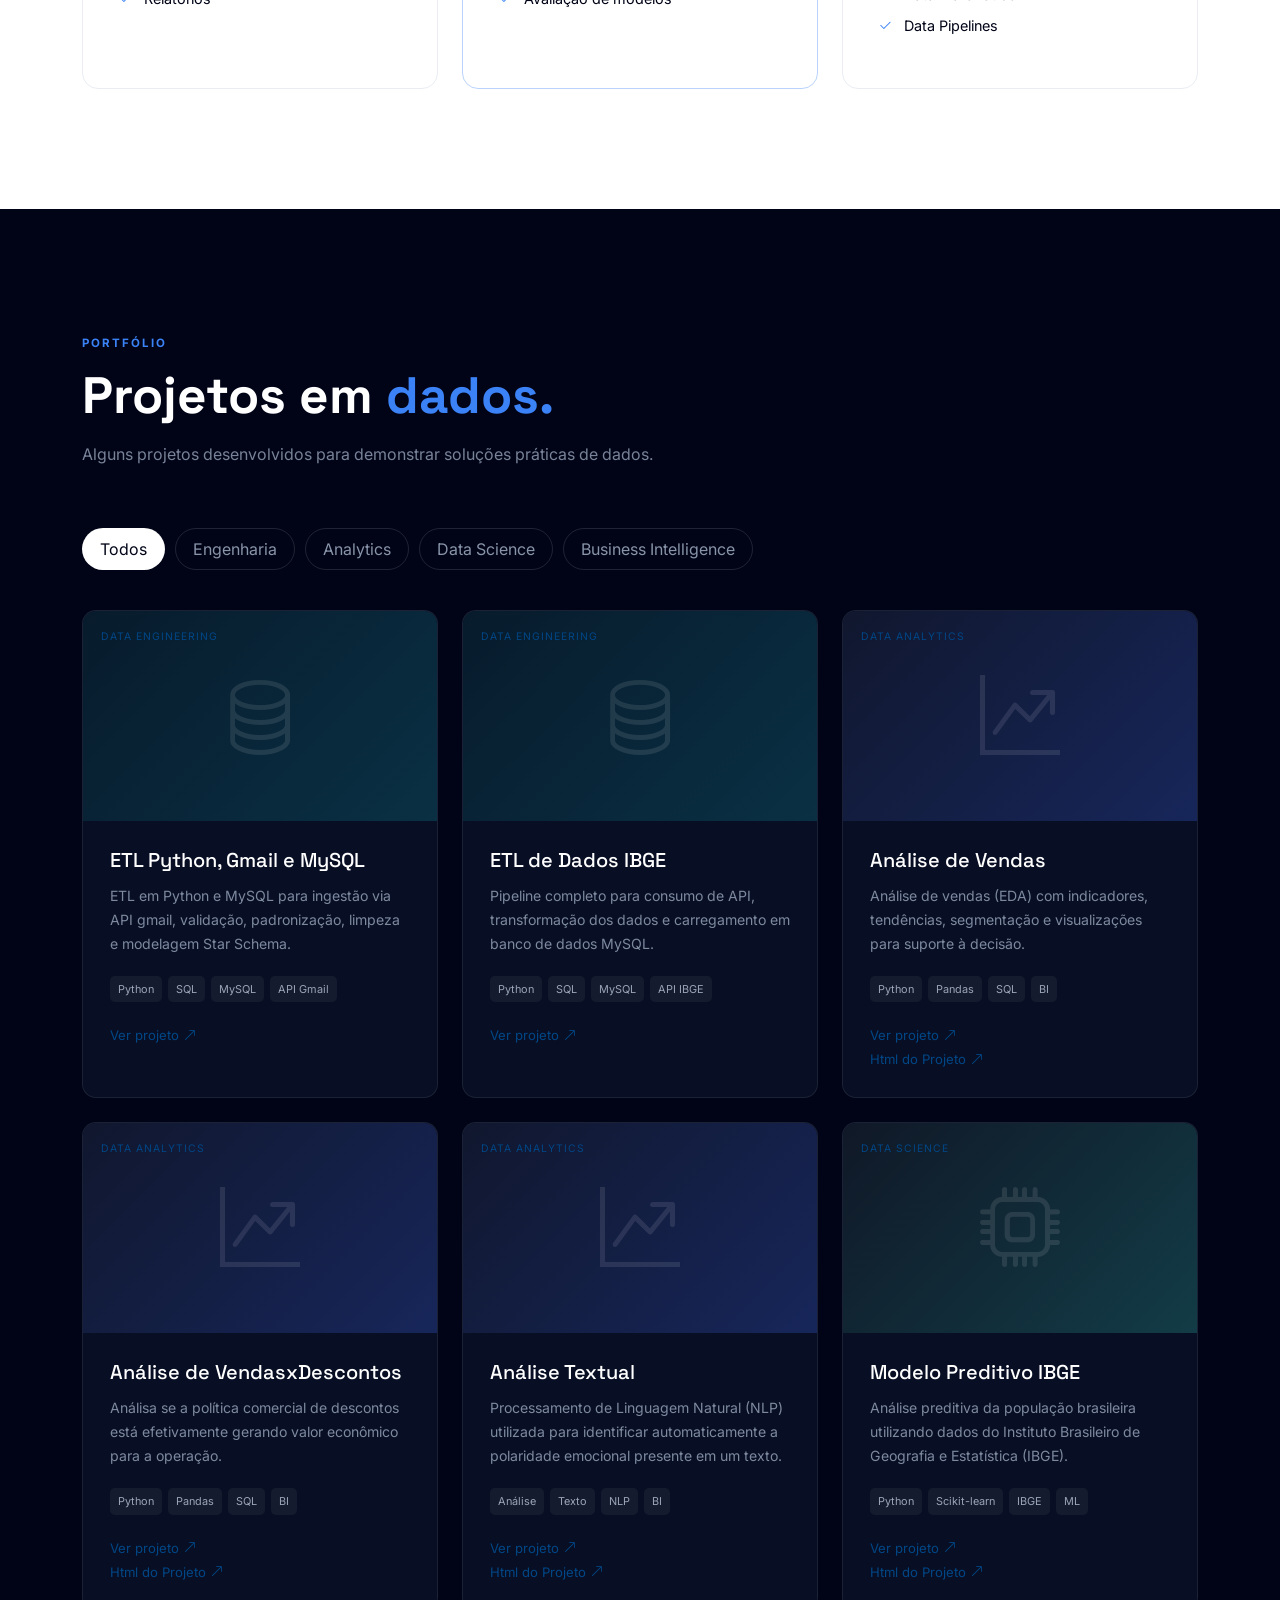
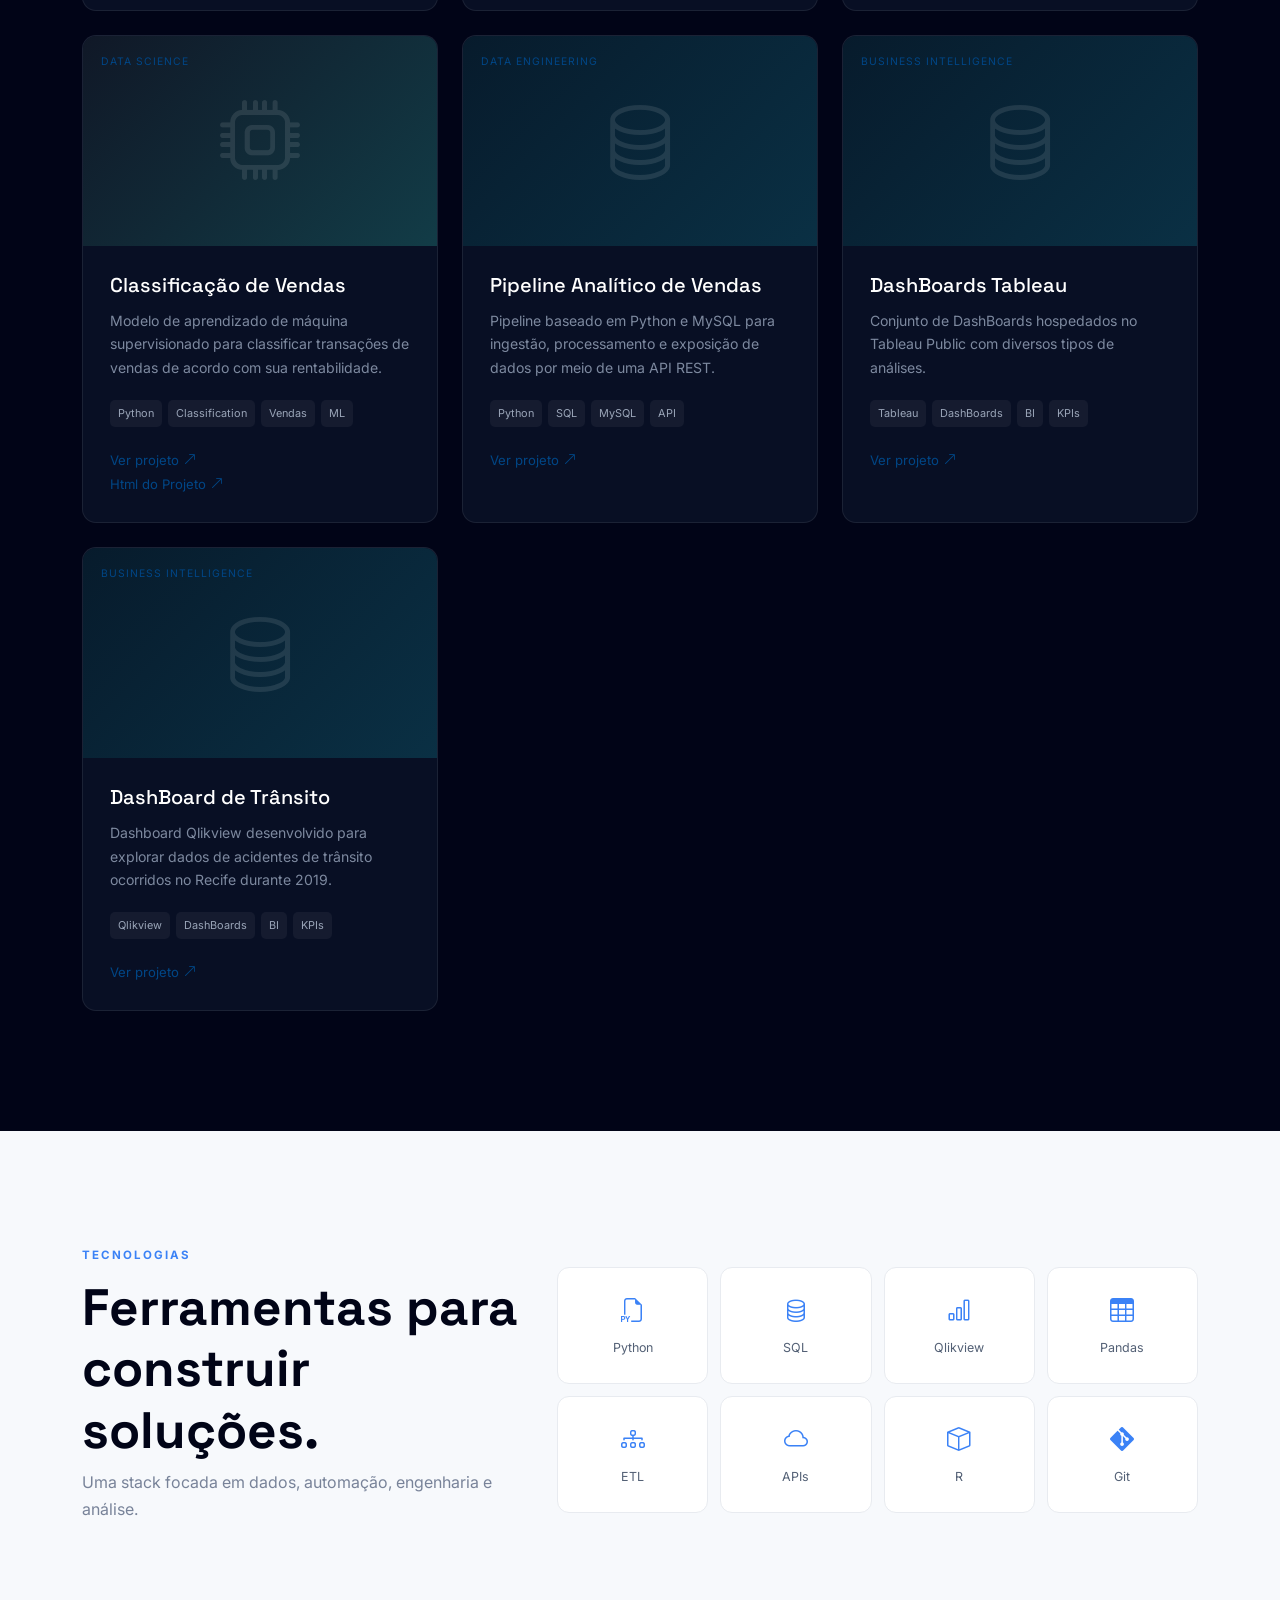
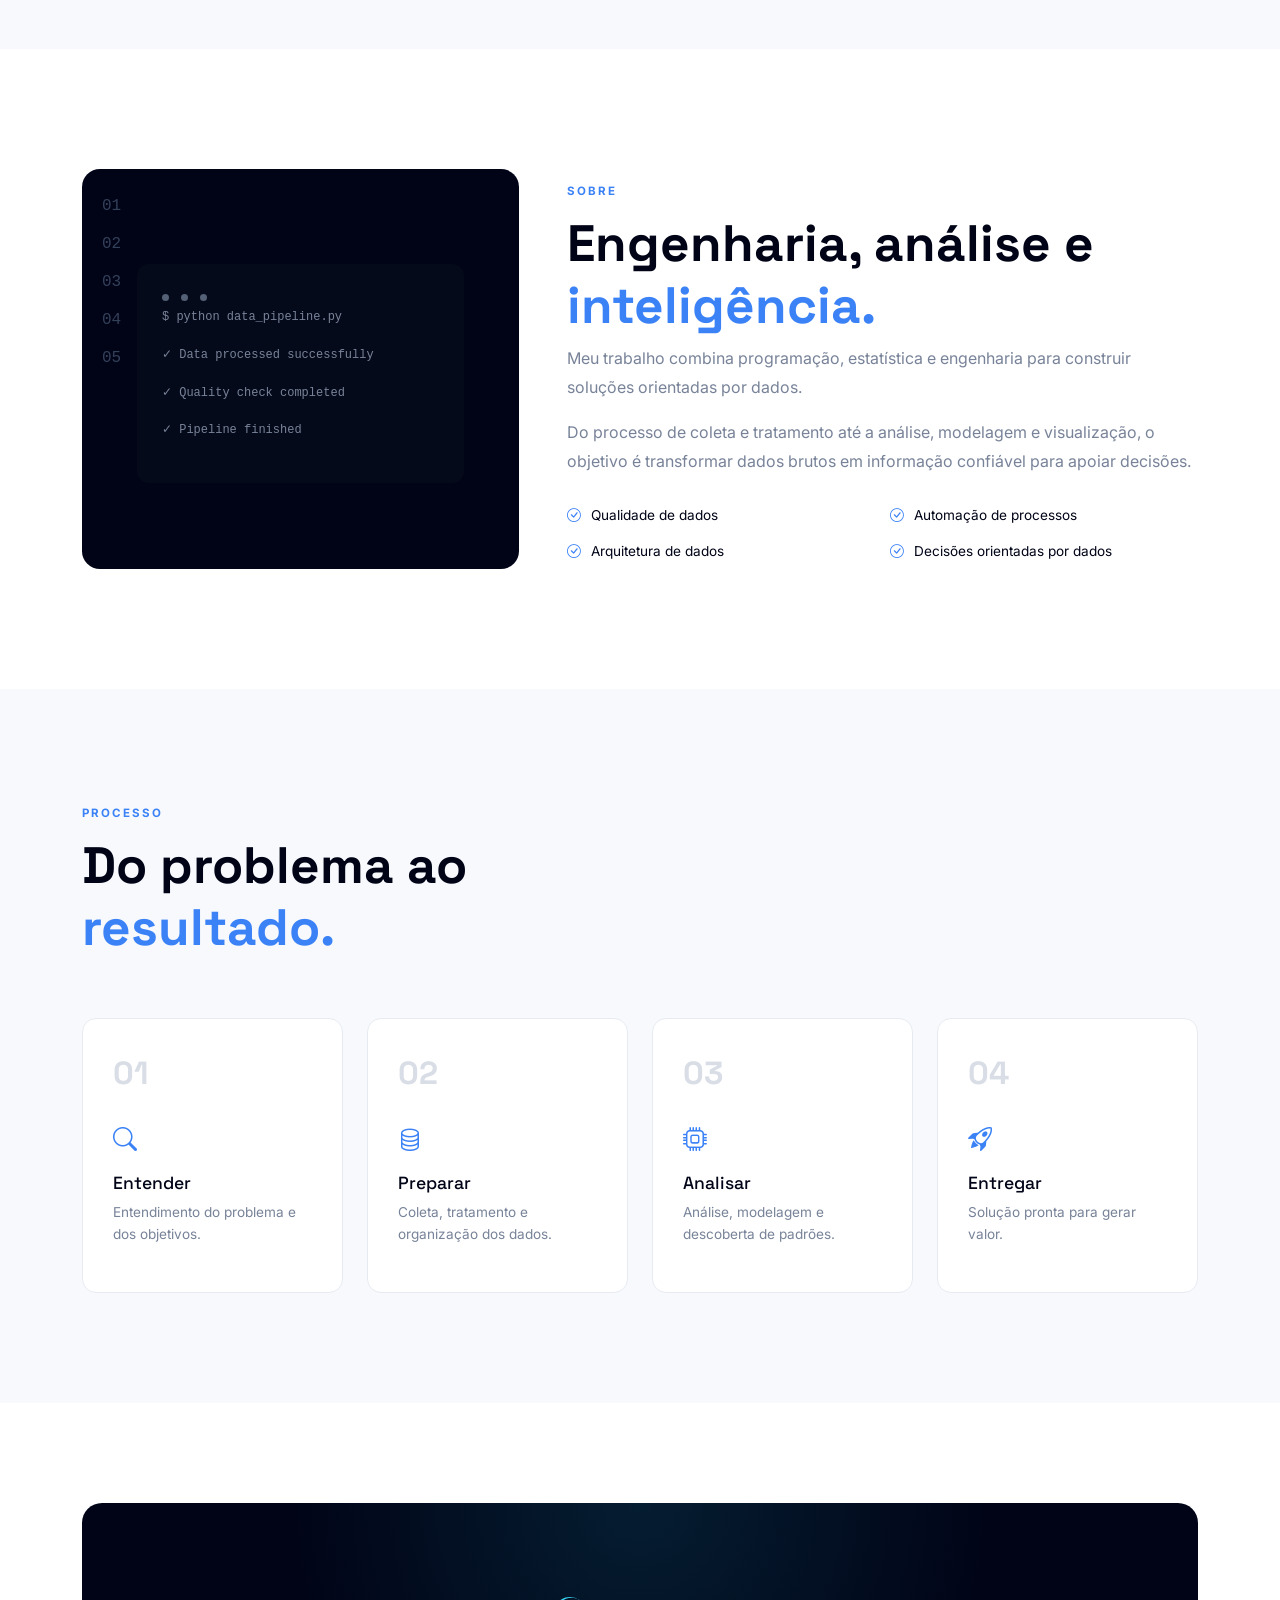
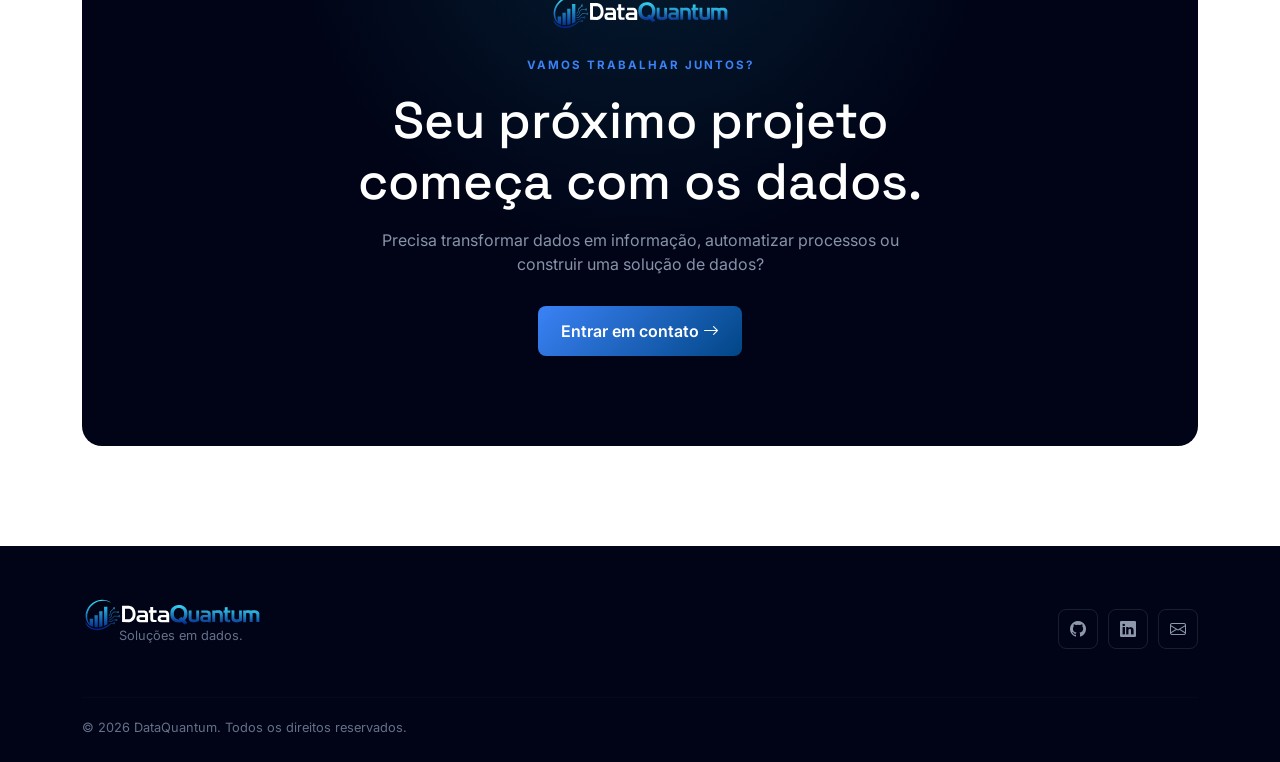
==== commit cbe002f1: "Projeto de classificaçao adicionado" ====
--- a/index.html
+++ b/index.html
@@ -652,6 +652,46 @@
                             </div>
                         </div>
                     </div>
+                                        <!-- PROJETO 4 -->
+                    <div
+                        class="col-lg-4 project-item"
+                        data-category="science"
+                    >
+                        <div class="project-card">
+                            <div class="project-image project-ml">
+                                <span>
+                                    DATA SCIENCE
+                                </span>
+                                <i class="bi bi-cpu"></i>
+                            </div>
+                            <div class="project-content">
+                                <h3>
+                                    Classificação de Vendas
+                                </h3>
+                                <p>
+                                    Modelo de aprendizado de máquina supervisionado para classificar transações de vendas de acordo com sua rentabilidade.
+                                </p>
+                                <div class="tech-tags">
+
+                                    <span>Python</span>
+                                    <span>Classification</span>
+                                    <span>Vendas</span>
+                                    <span>ML</span>
+                                </div>
+                                <a href="https://www.kaggle.com/code/jcarlossc/https://www.kaggle.com/code/jcarlossc/sales-profitability-classification" target="_blank">
+                                    Ver projeto
+                                    <i class="bi bi-arrow-up-right"></i>
+                                </a>
+                                <br>
+                                <a class="projects-link" href="assets/projects/sales-profitability-classification.html"
+                                    target="_blank" 
+                                >
+                                    Html do Projeto
+                                    <i class="bi bi-arrow-up-right"></i>
+                                </a>
+                            </div>
+                        </div>
+                    </div>
                     <!-- PROJETO 5 -->
                     <div
                         class="col-lg-4 project-item"
@@ -737,7 +777,7 @@
                             </div>
                             <div class="project-content">
                                 <h3>
-                                    DashBoards Trânsito
+                                    DashBoard de Trânsito
                                 </h3>
                                 <p>
                                     Dashboard Qlikview desenvolvido para explorar dados de acidentes de trânsito ocorridos no Recife durante 2019.
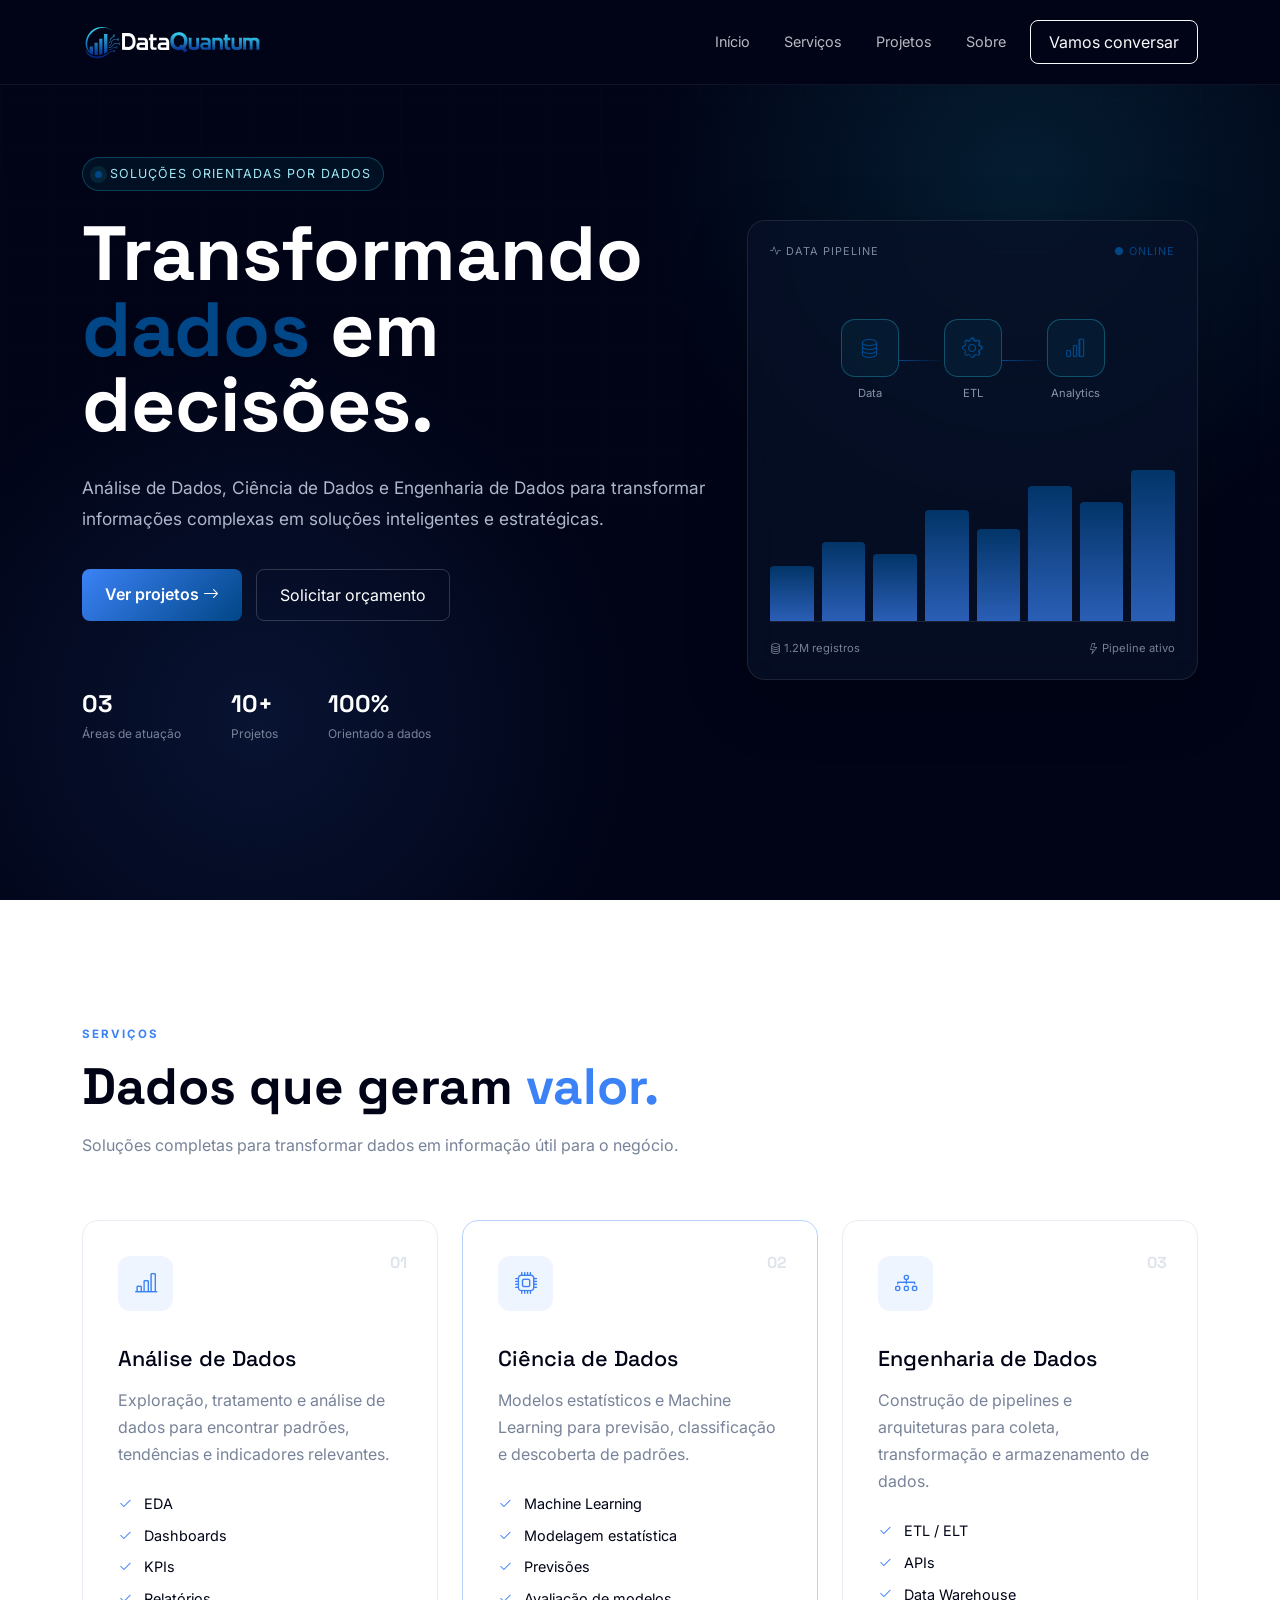
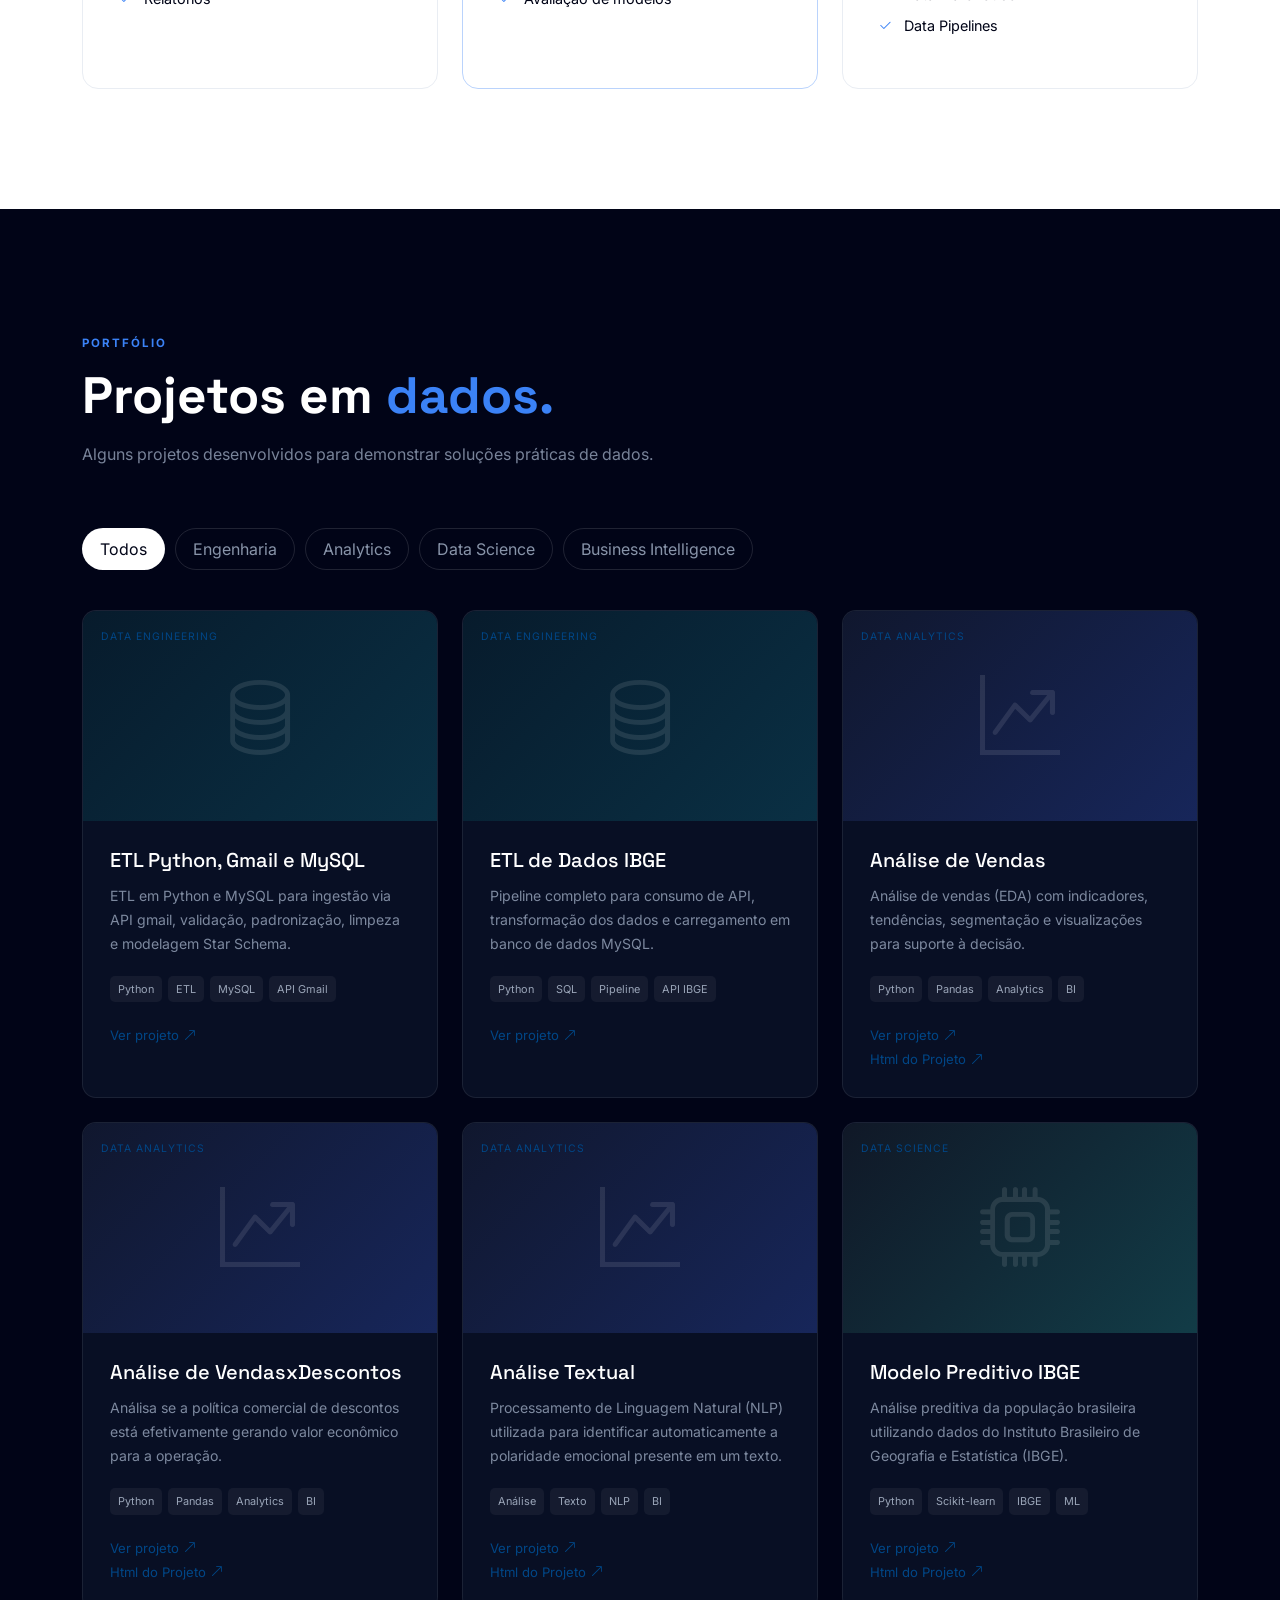
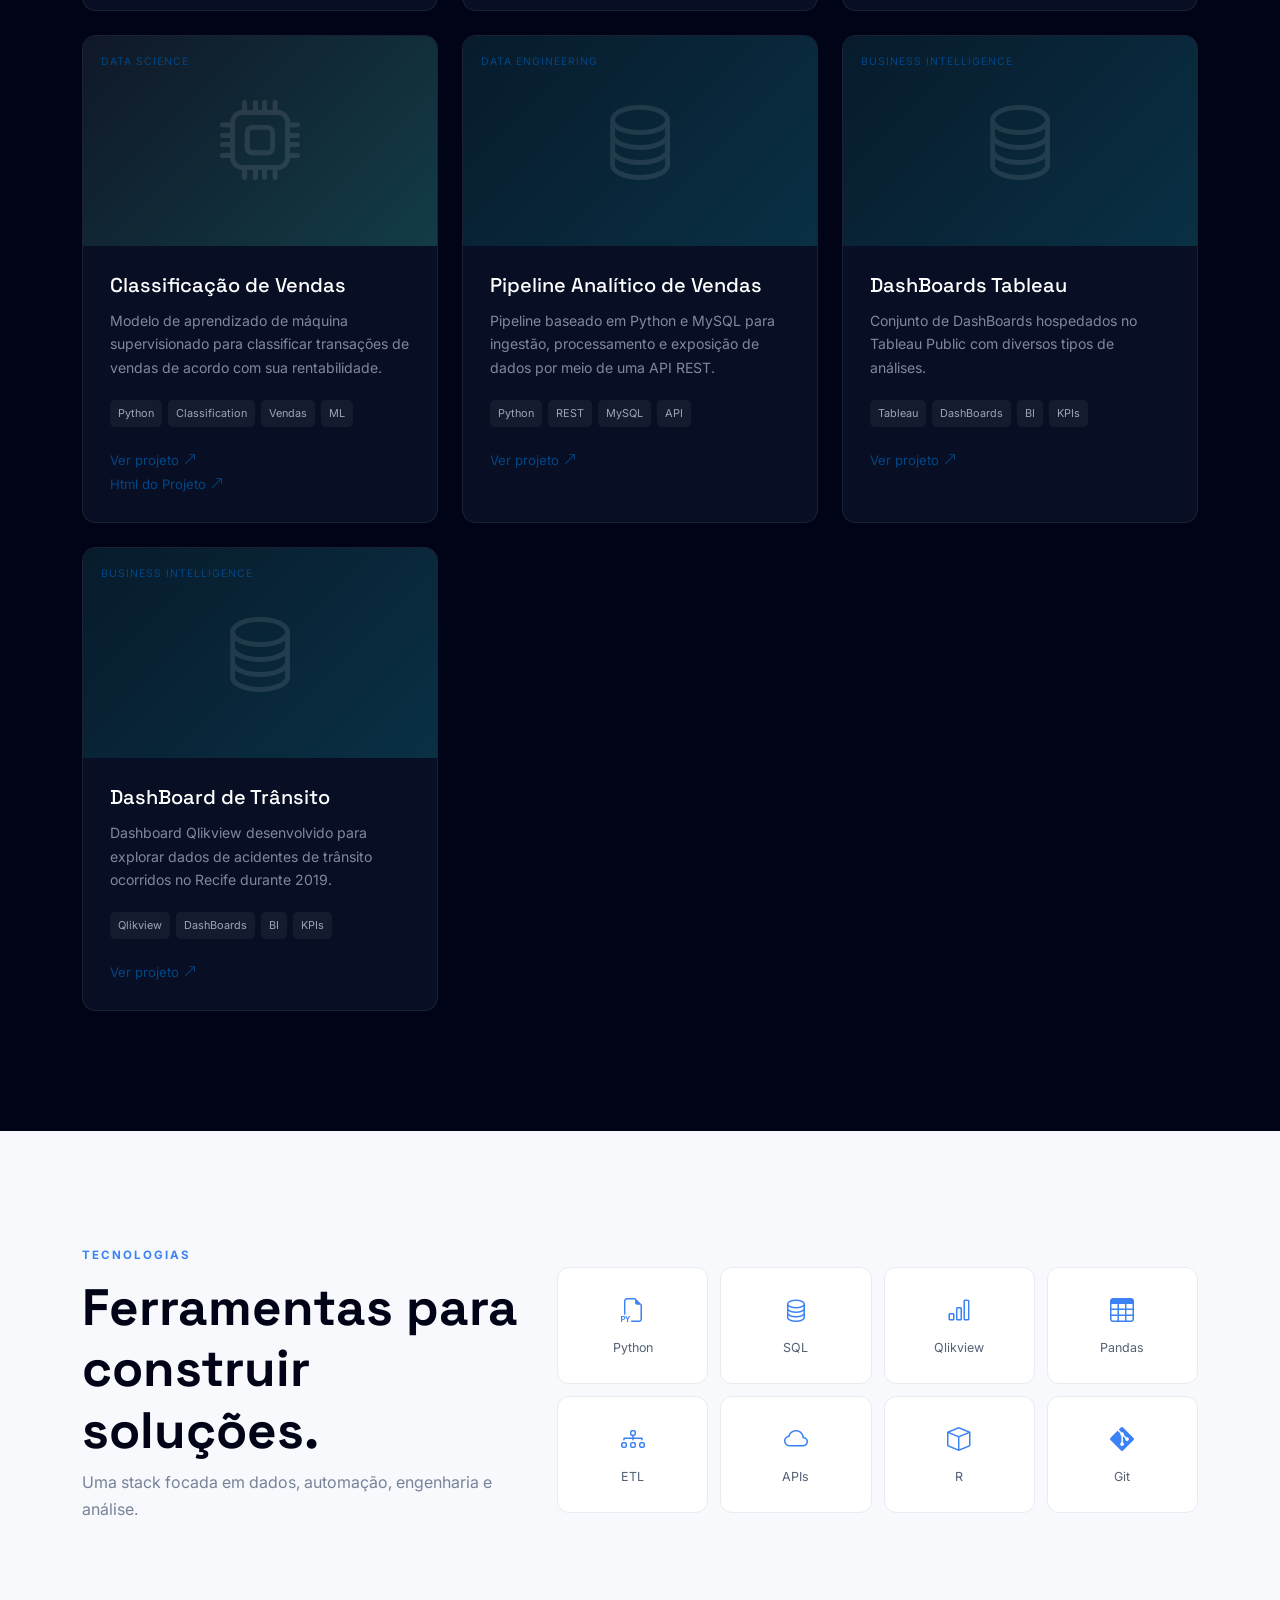
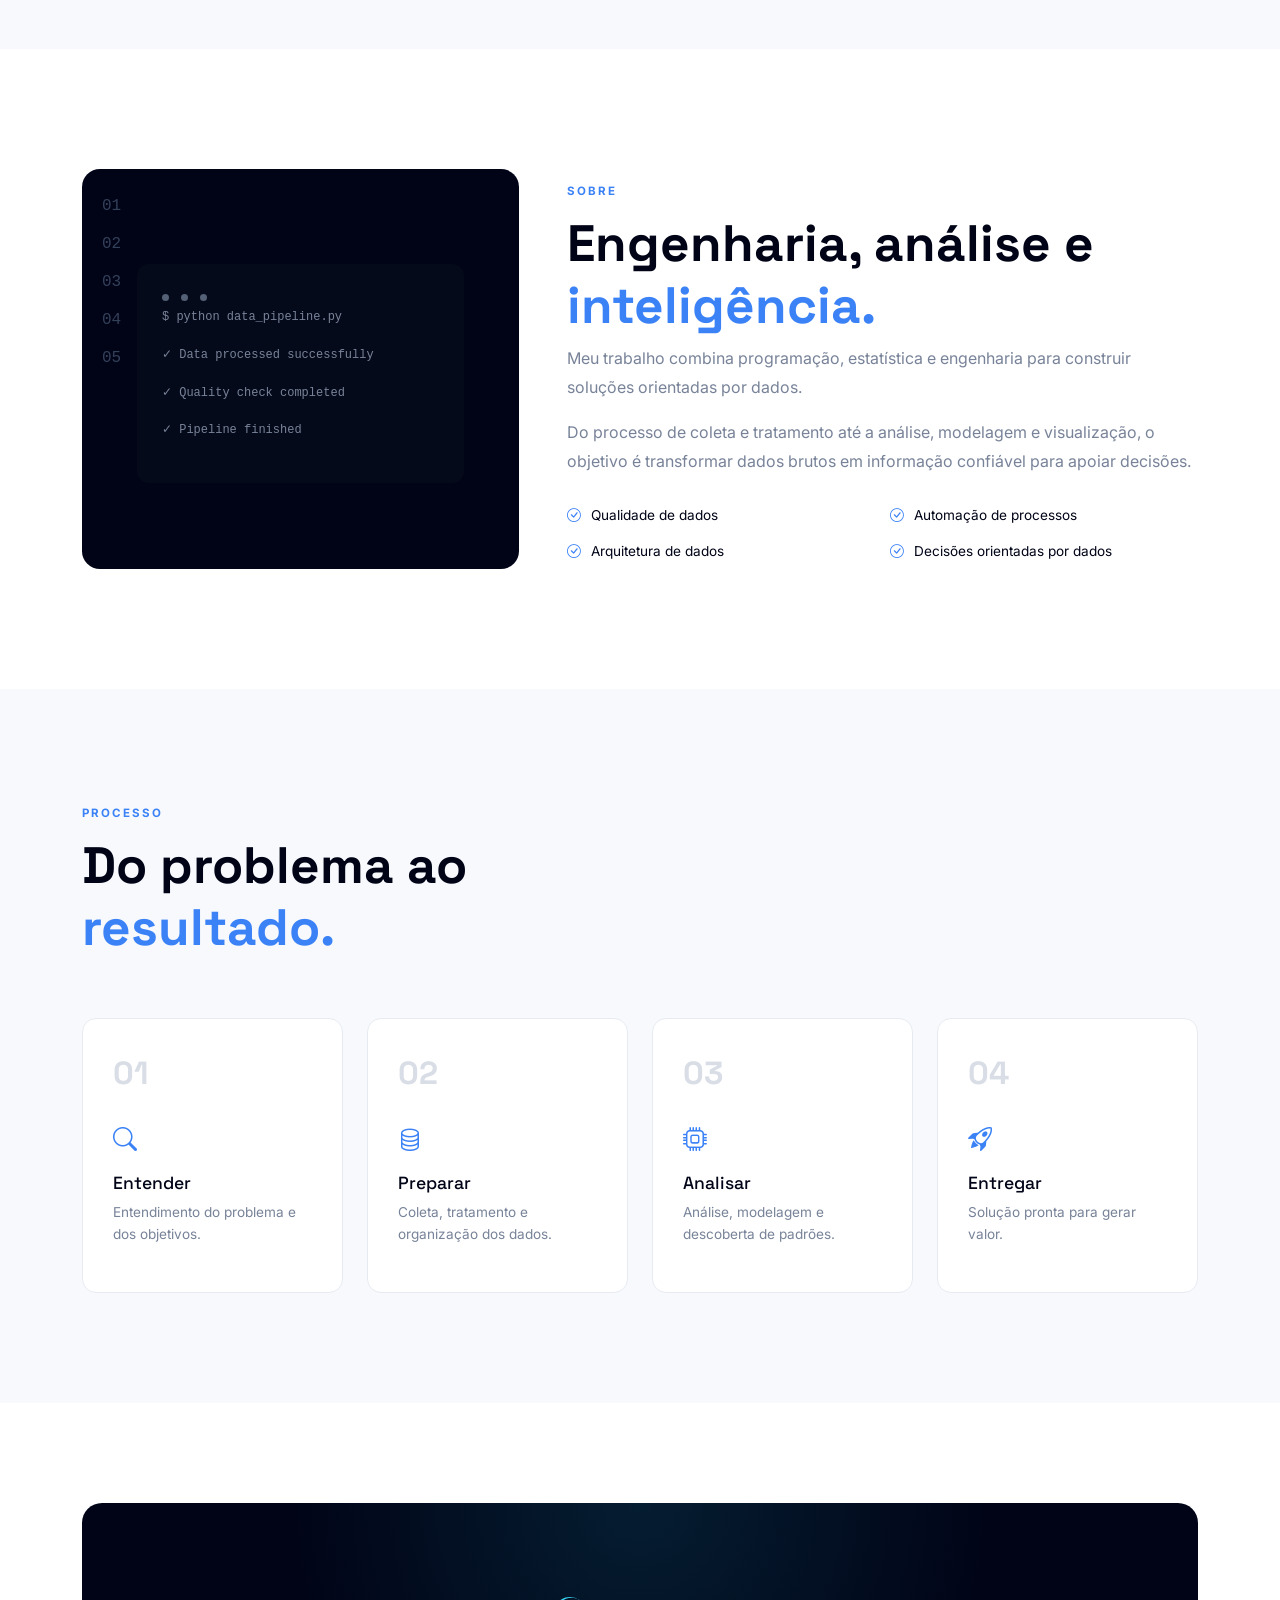
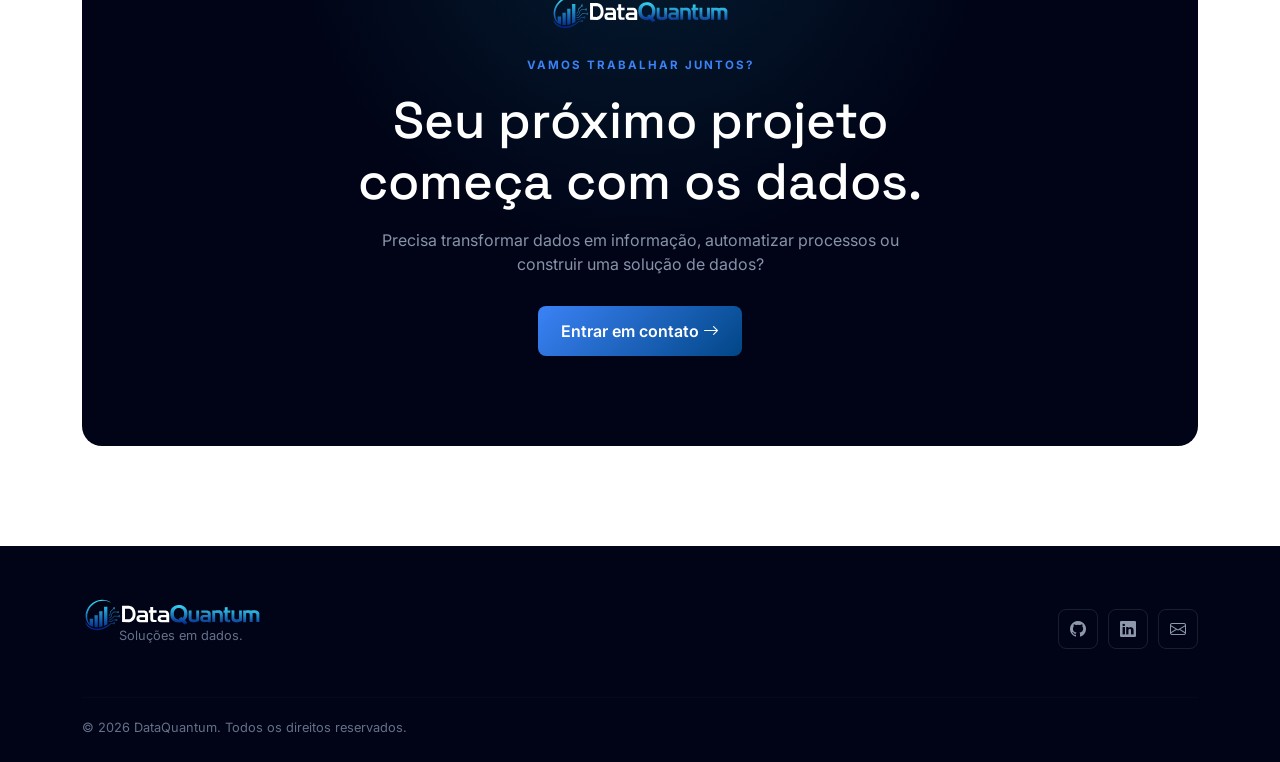
==== commit 0eb83afe: "Index atualizado" ====
--- a/index.html
+++ b/index.html
@@ -438,7 +438,7 @@
                                 </p>
                                 <div class="tech-tags">
                                     <span>Python</span>
-                                    <span>SQL</span>
+                                    <span>ETL</span>
                                     <span>MySQL</span>
                                     <span>API Gmail</span>
                                 </div>
@@ -475,7 +475,7 @@
                                 <div class="tech-tags">
                                     <span>Python</span>
                                     <span>SQL</span>
-                                    <span>MySQL</span>
+                                    <span>Pipeline</span>
                                     <span>API IBGE</span>
                                 </div>
                                 <a href="https://github.com/jcarlossc/etl-python-ibge"
@@ -511,7 +511,7 @@
                                 <div class="tech-tags">
                                     <span>Python</span>
                                     <span>Pandas</span>
-                                    <span>SQL</span>
+                                    <span>Analytics</span>
                                     <span>BI</span>
                                 </div>
                                 <a class="projects-link" href="https://www.kaggle.com/code/jcarlossc/eda-vendas"
@@ -552,7 +552,7 @@
                                 <div class="tech-tags">
                                     <span>Python</span>
                                     <span>Pandas</span>
-                                    <span>SQL</span>
+                                    <span>Analytics</span>
                                     <span>BI</span>
                                 </div>
                                 <a class="projects-link" href="https://www.kaggle.com/code/jcarlossc/vendas-vs-descontos"
@@ -678,7 +678,7 @@
                                     <span>Vendas</span>
                                     <span>ML</span>
                                 </div>
-                                <a href="https://www.kaggle.com/code/jcarlossc/https://www.kaggle.com/code/jcarlossc/sales-profitability-classification" target="_blank">
+                                <a href="https://www.kaggle.com/code/jcarlossc/sales-profitability-classification" target="_blank">
                                     Ver projeto
                                     <i class="bi bi-arrow-up-right"></i>
                                 </a>
@@ -715,7 +715,7 @@
                                 </p>
                                 <div class="tech-tags">
                                     <span>Python</span>
-                                    <span>SQL</span>
+                                    <span>REST</span>
                                     <span>MySQL</span>
                                     <span>API</span>
                                 </div>
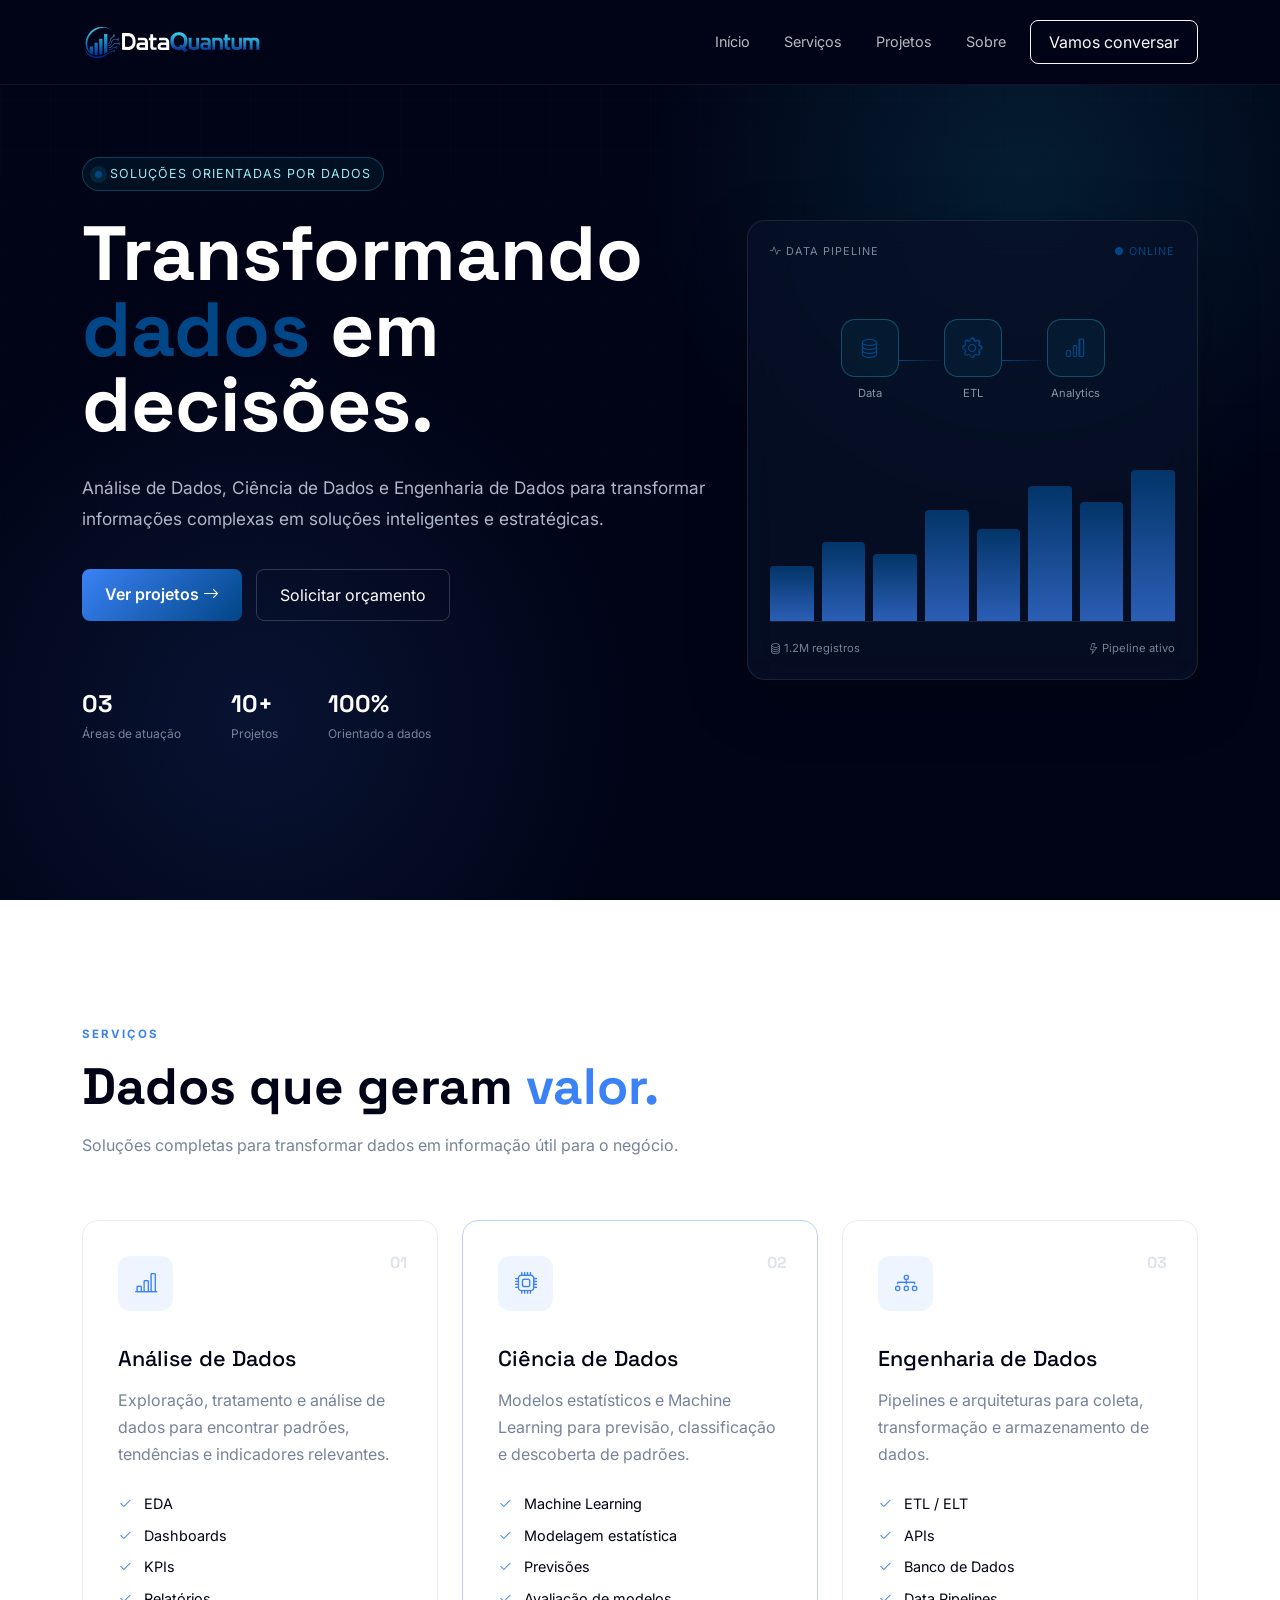
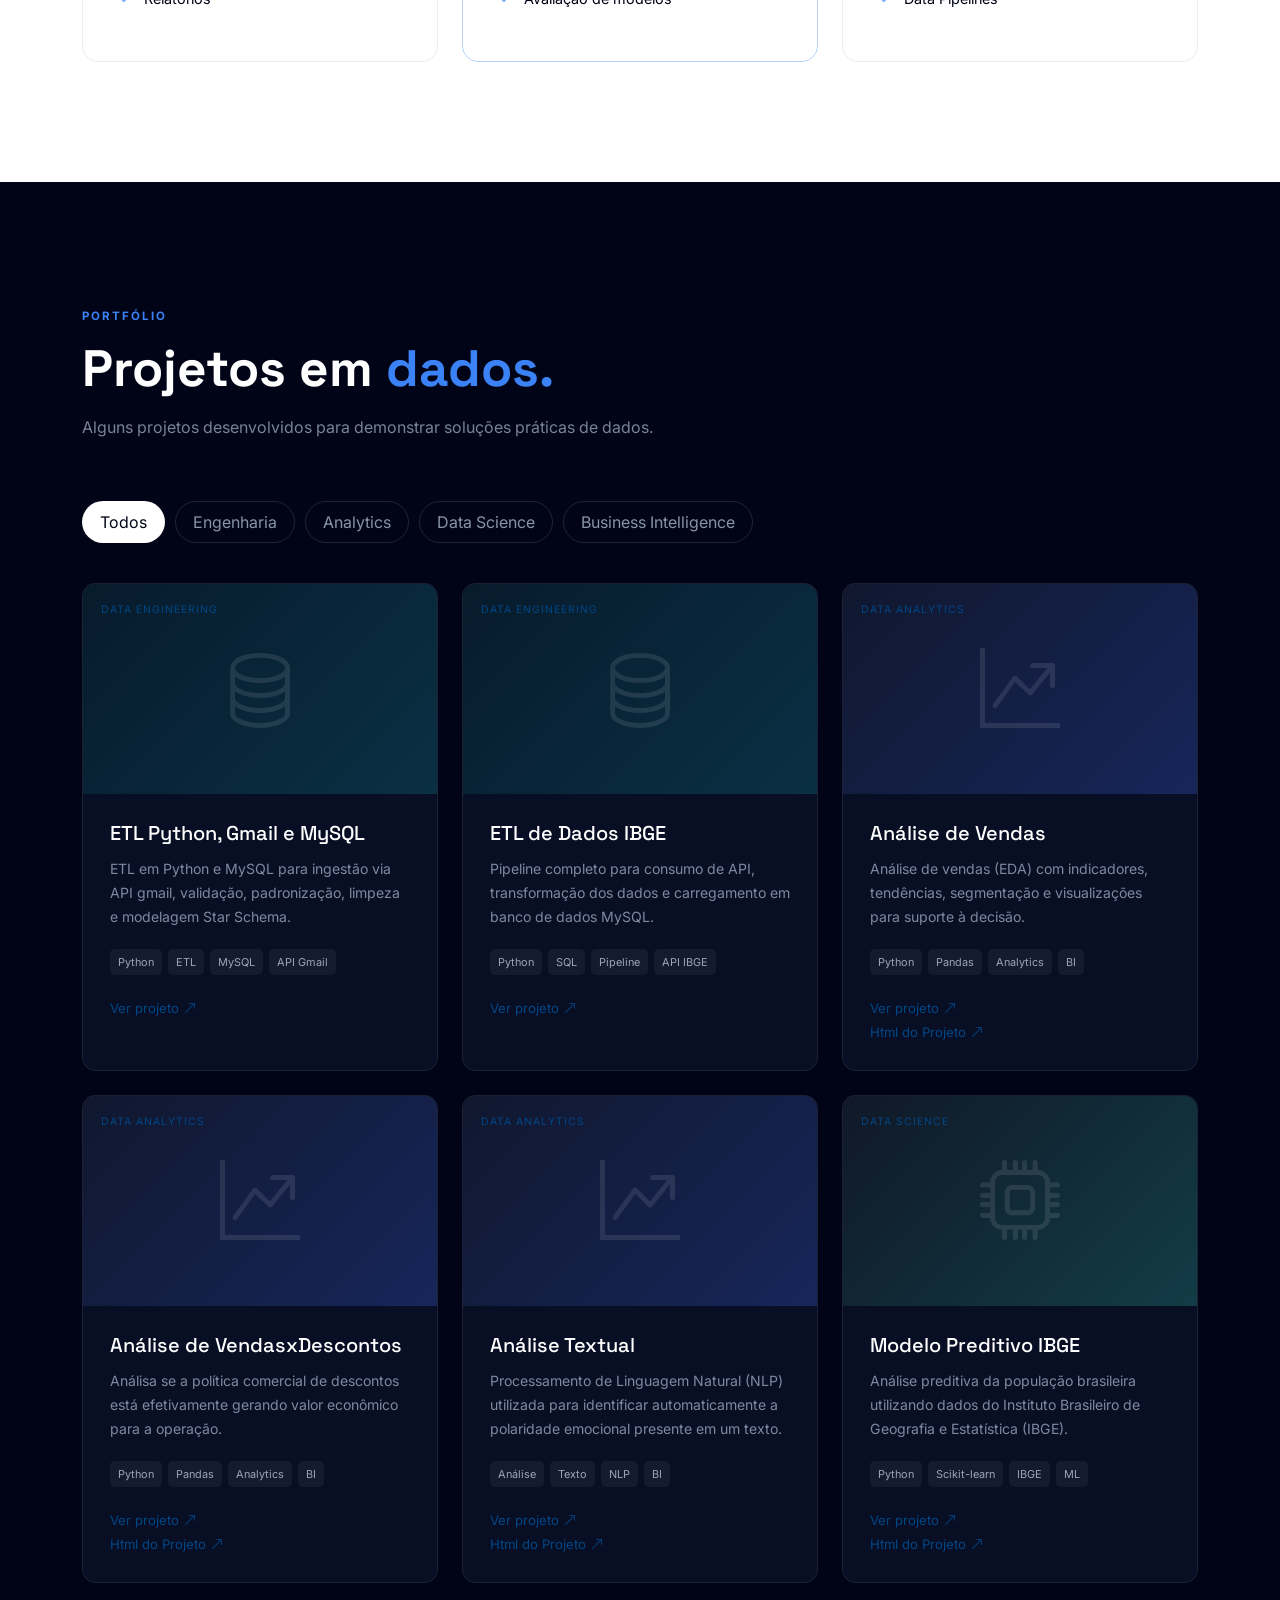
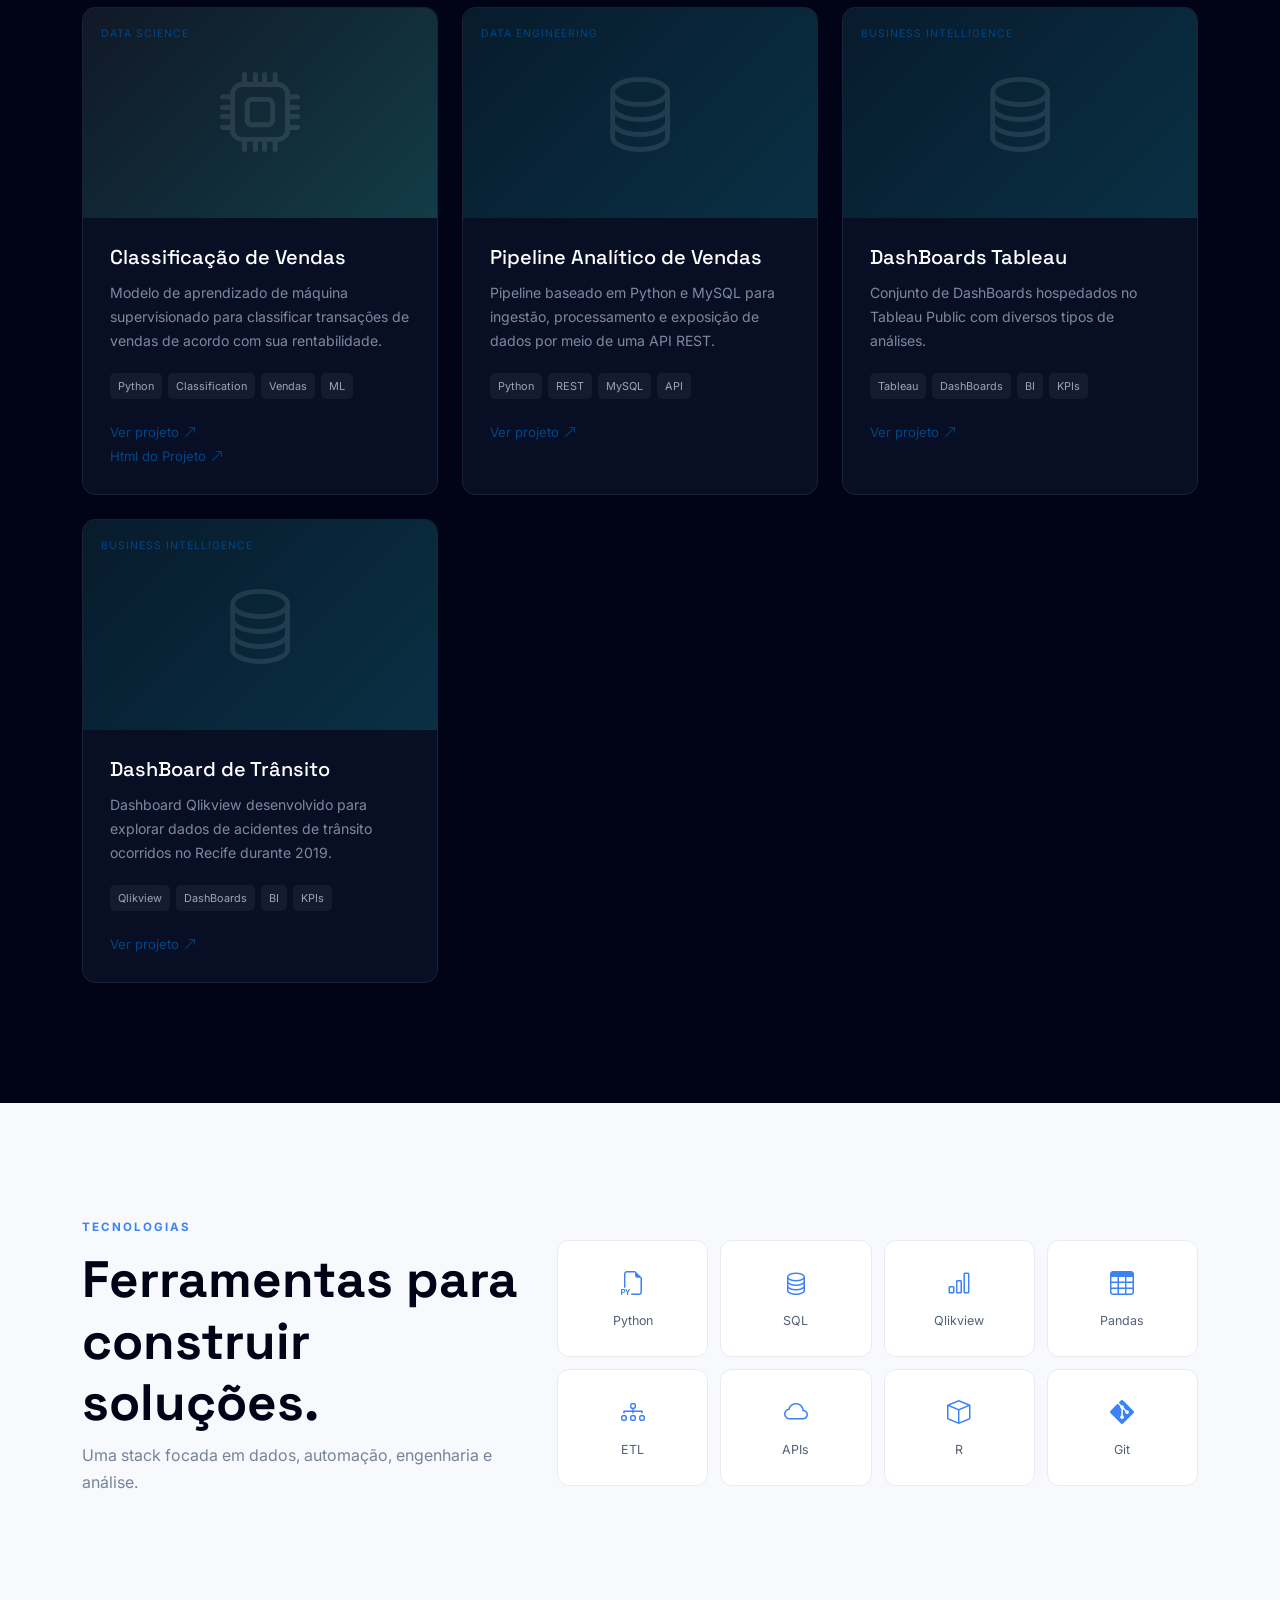
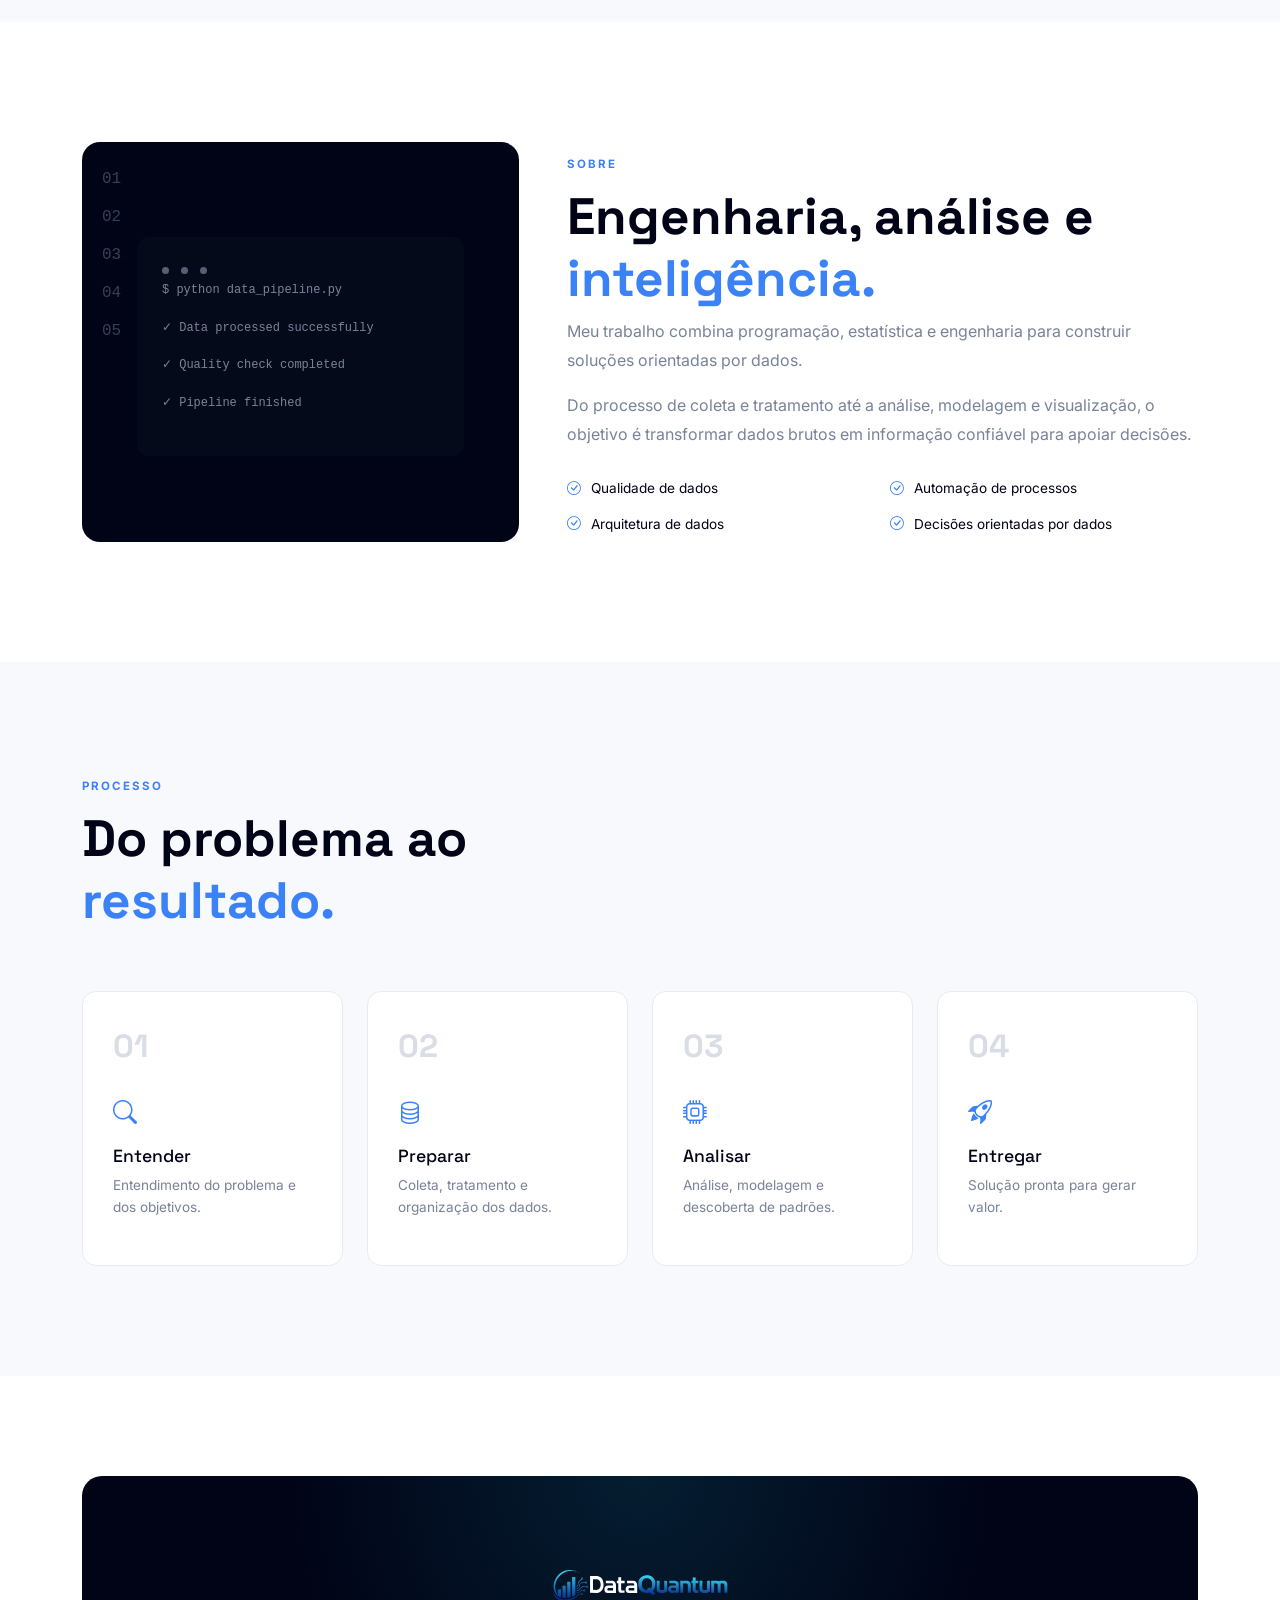
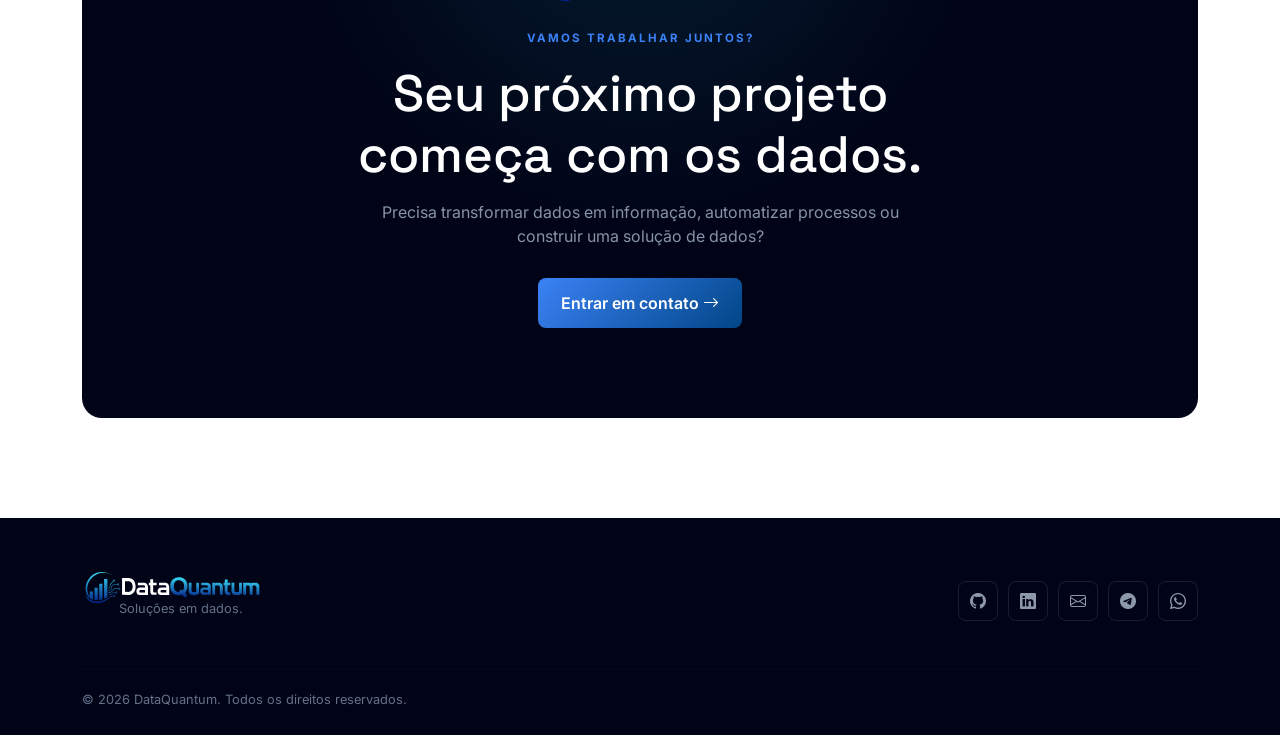
==== commit c757d0a5: "Site atualização" ====
--- a/index.html
+++ b/index.html
@@ -335,7 +335,7 @@
                                 Engenharia de Dados
                             </h3>
                             <p>
-                                Construção de pipelines e arquiteturas
+                                Pipelines e arquiteturas
                                 para coleta, transformação e armazenamento
                                 de dados.
                             </p>
@@ -350,7 +350,7 @@
                                 </li>
                                 <li>
                                     <i class="bi bi-check2"></i>
-                                    Data Warehouse
+                                    Banco de Dados
                                 </li>
                                 <li>
                                     <i class="bi bi-check2"></i>
@@ -1027,7 +1027,7 @@
                         solução de dados?
                     </p>
                     <a
-                        href="mailto:seuemail@email.com"
+                        href="mailto:jcarlossc.dev@gmail.com"
                         class="btn btn-primary-custom"
                     >
                         Entrar em contato
@@ -1056,8 +1056,14 @@
                             <a href="https://www.linkedin.com/in/carlos-da-costa-669252149/" target="_blank">
                                 <i class="bi bi-linkedin"></i>
                             </a>
-                            <a href="#">
+                            <a href="mailto:jcarlossc.dev@gmail.com">
                                 <i class="bi bi-envelope"></i>
+                            </a>
+                            <a href="https://t.me/jcarlossc" target="_blank">
+                                <i class="bi bi-telegram"></i>
+                            </a>
+                            <a href="https://wa.me/5581997129140" target="_blank">
+                                <i class="bi bi-whatsapp"></i>
                             </a>
                         </div>
                     </div>
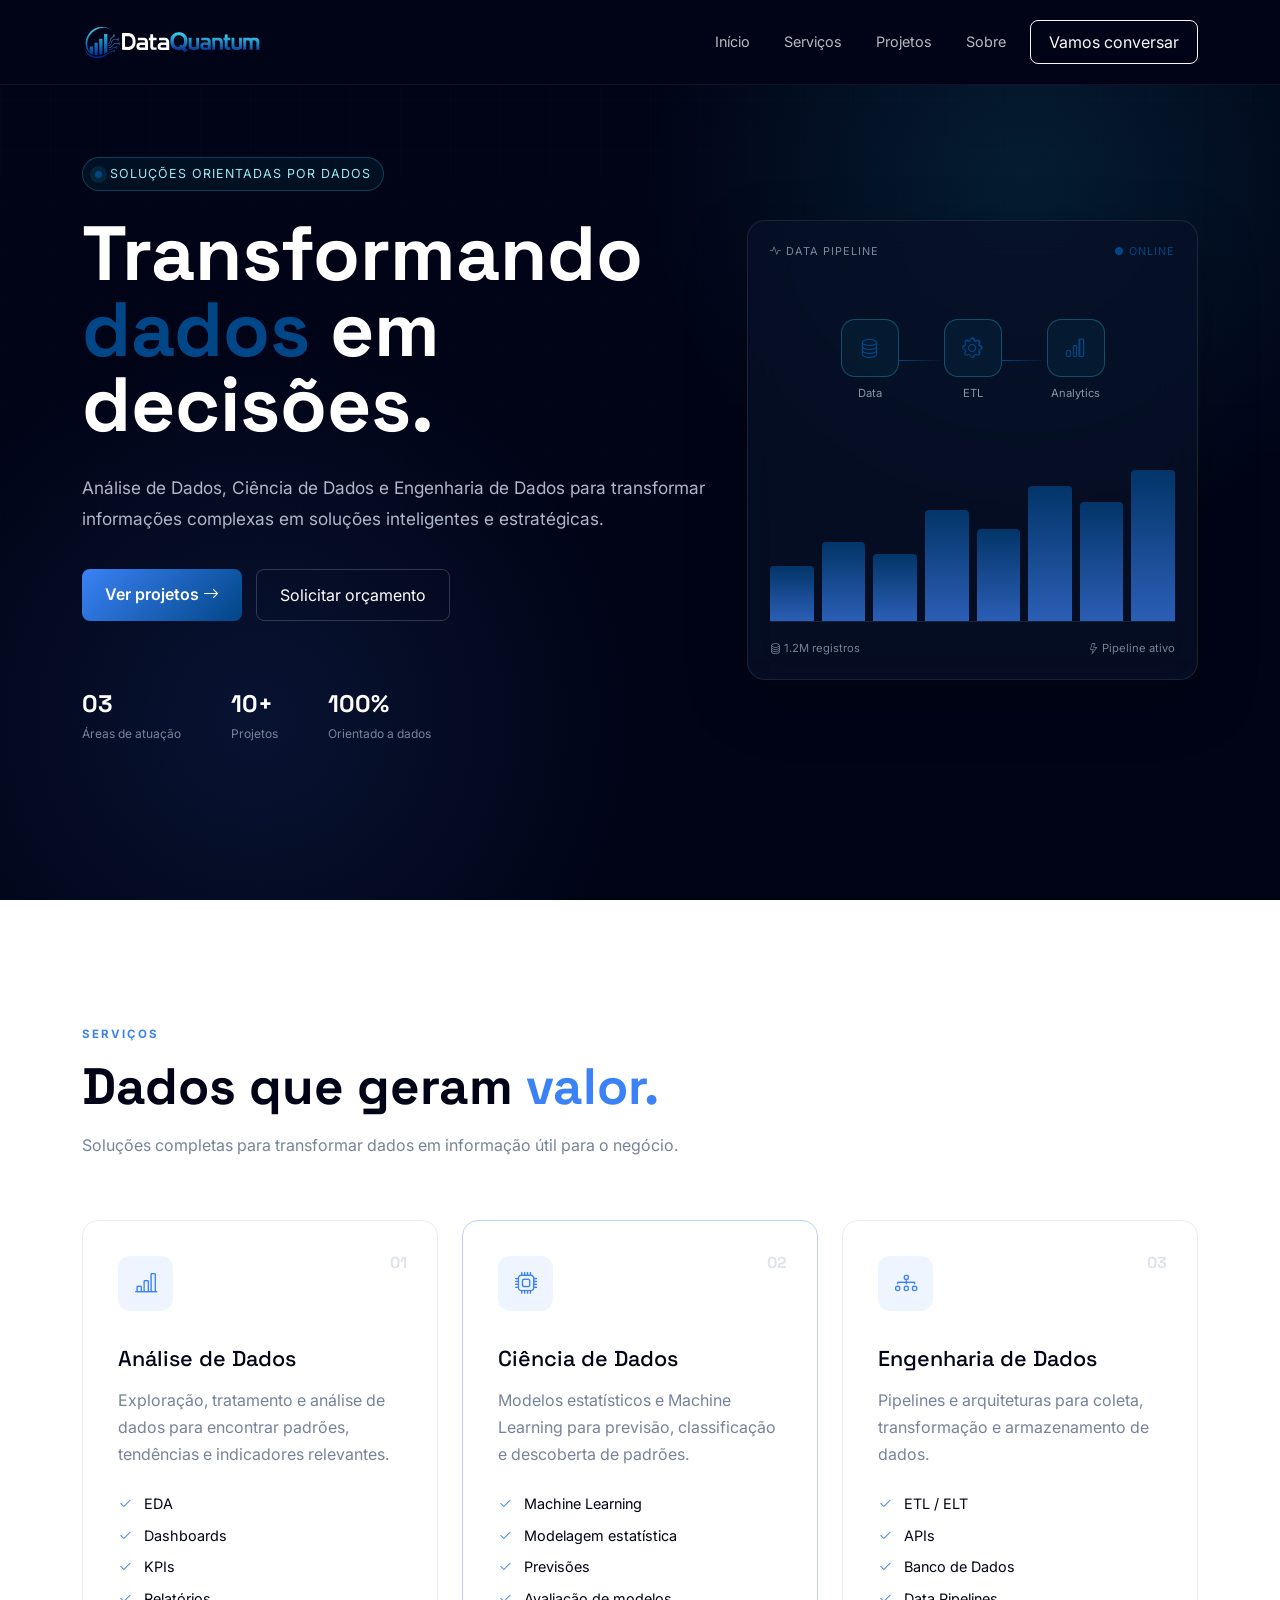
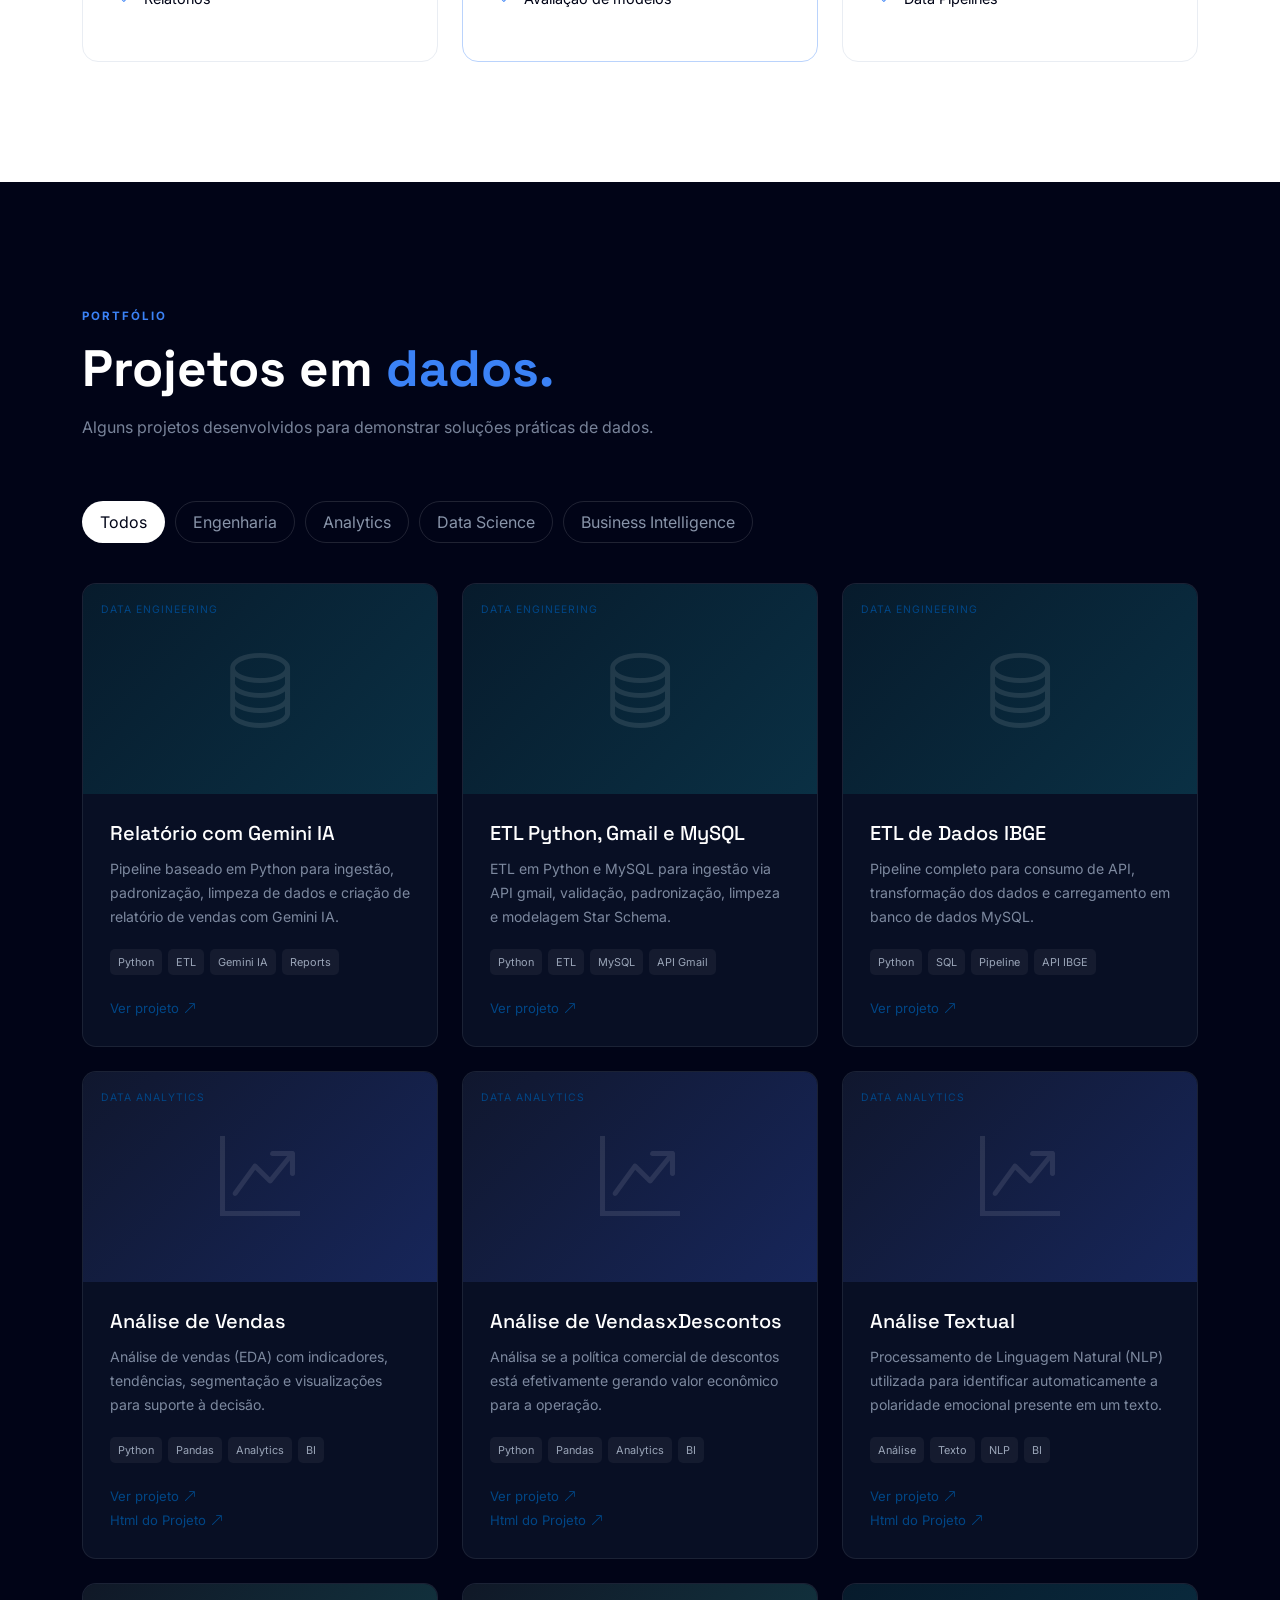
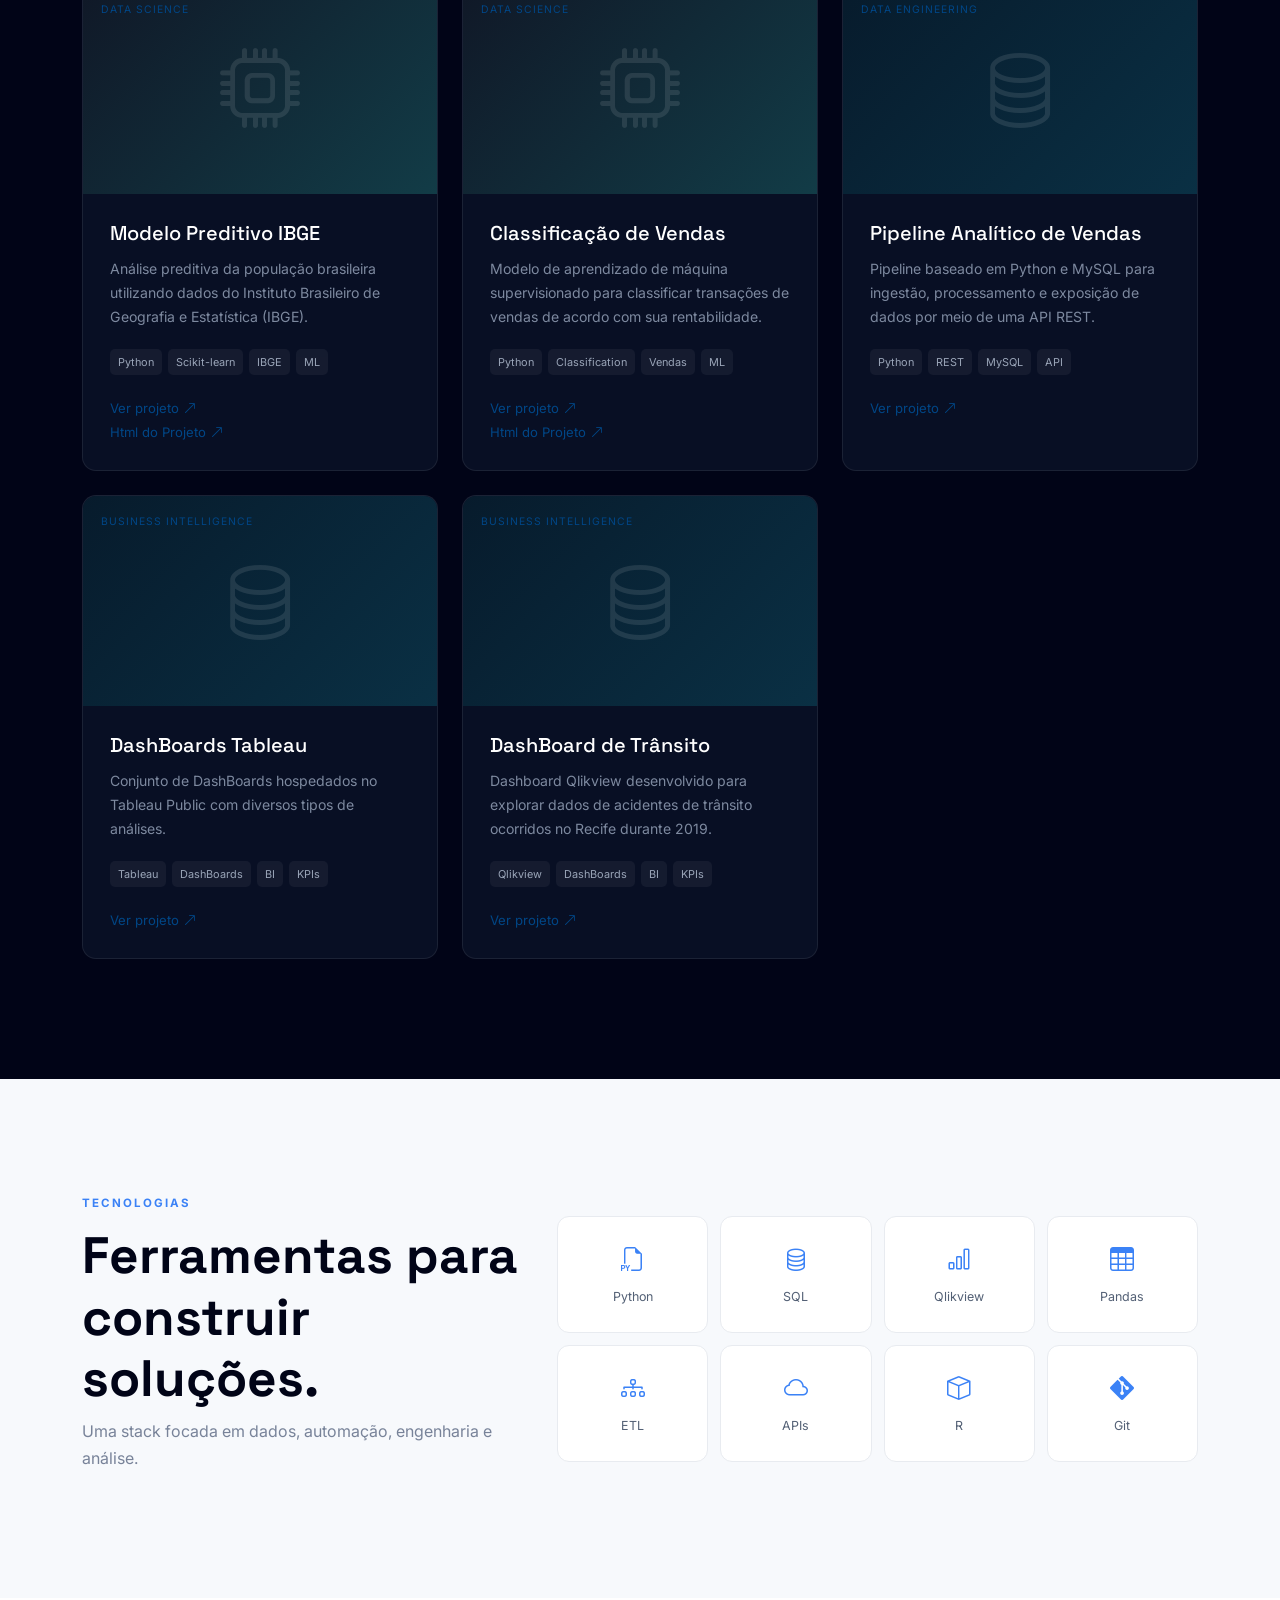
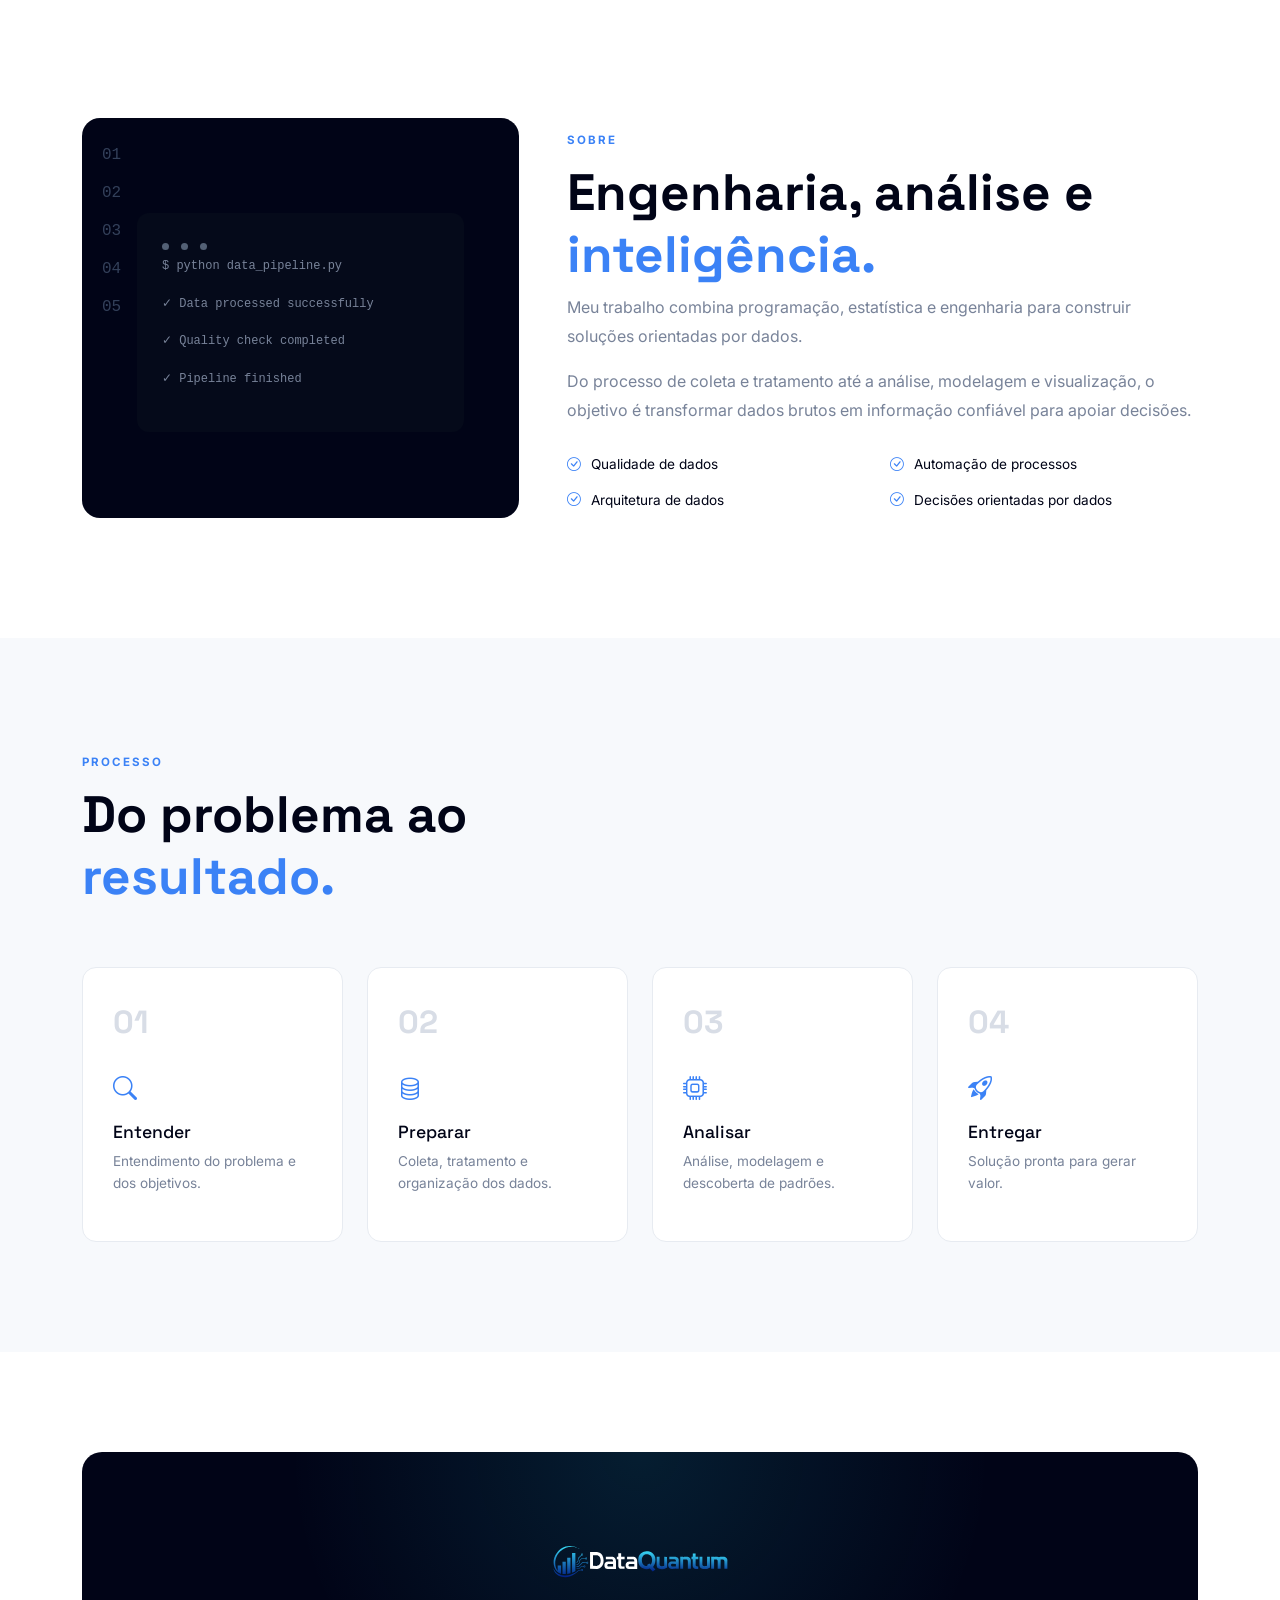
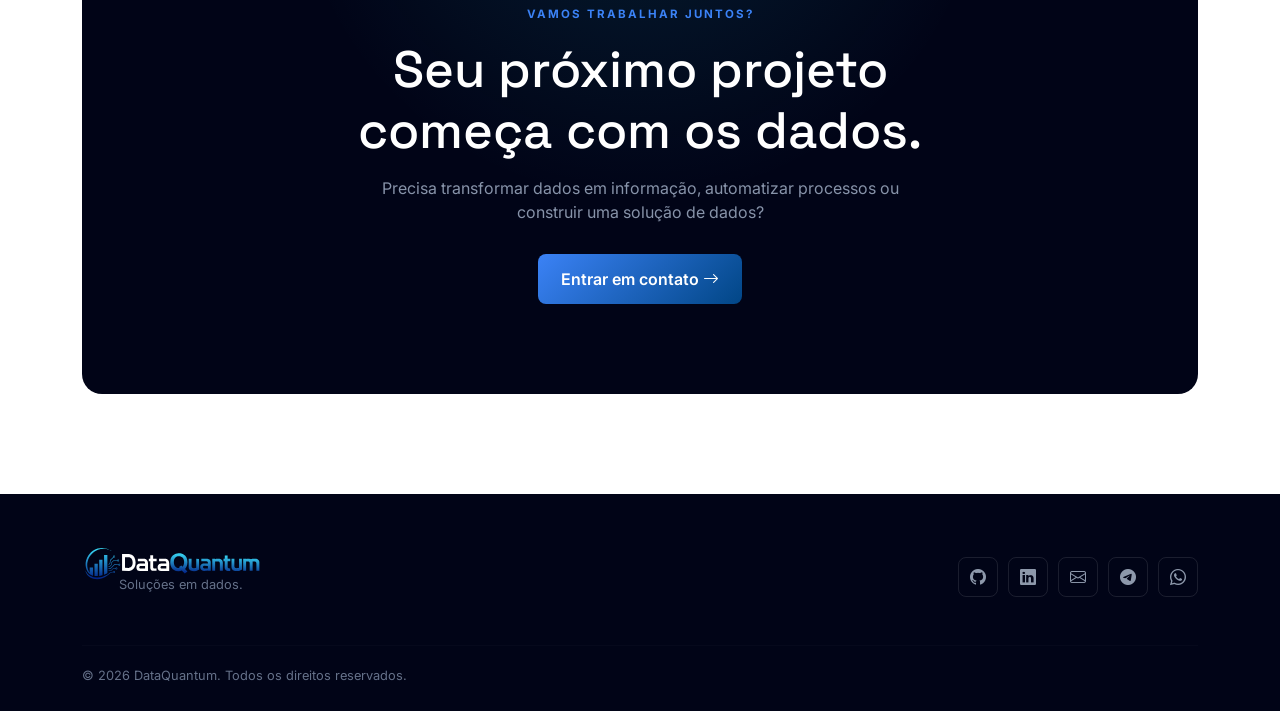
==== commit 46638c4b: "Atualização do index" ====
--- a/index.html
+++ b/index.html
@@ -415,6 +415,42 @@
                     </button>
                 </div>
                 <div class="row g-4 projects-grid">
+
+                    <!-- PROJETO 1 -->
+                    <div
+                        class="col-lg-4 project-item"
+                        data-category="engineering"
+                    >
+                        <div class="project-card">
+                            <div class="project-image project-ibge">
+                                <span>
+                                    DATA ENGINEERING
+                                </span>
+                                <i class="bi bi-database"></i>
+                            </div>
+                            <div class="project-content">
+                                <h3>
+                                    Relatório com Gemini IA 
+                                </h3>
+                                <p>
+                                    Pipeline baseado em Python para ingestão, padronização, limpeza de dados e criação de relatório de vendas com Gemini IA.
+                                </p>
+                                <div class="tech-tags">
+                                    <span>Python</span>
+                                    <span>ETL</span>
+                                    <span>Gemini IA</span>
+                                    <span>Reports</span>
+                                </div>
+                                <a href="https://github.com/jcarlossc/report-python-gemini-ia"
+                                    target="_blank" 
+                                >
+                                    Ver projeto
+                                    <i class="bi bi-arrow-up-right"></i>
+                                </a>
+                            </div>
+                        </div>
+                    </div>
+
                     <!-- PROJETO 1 -->
                     <div
                         class="col-lg-4 project-item"
